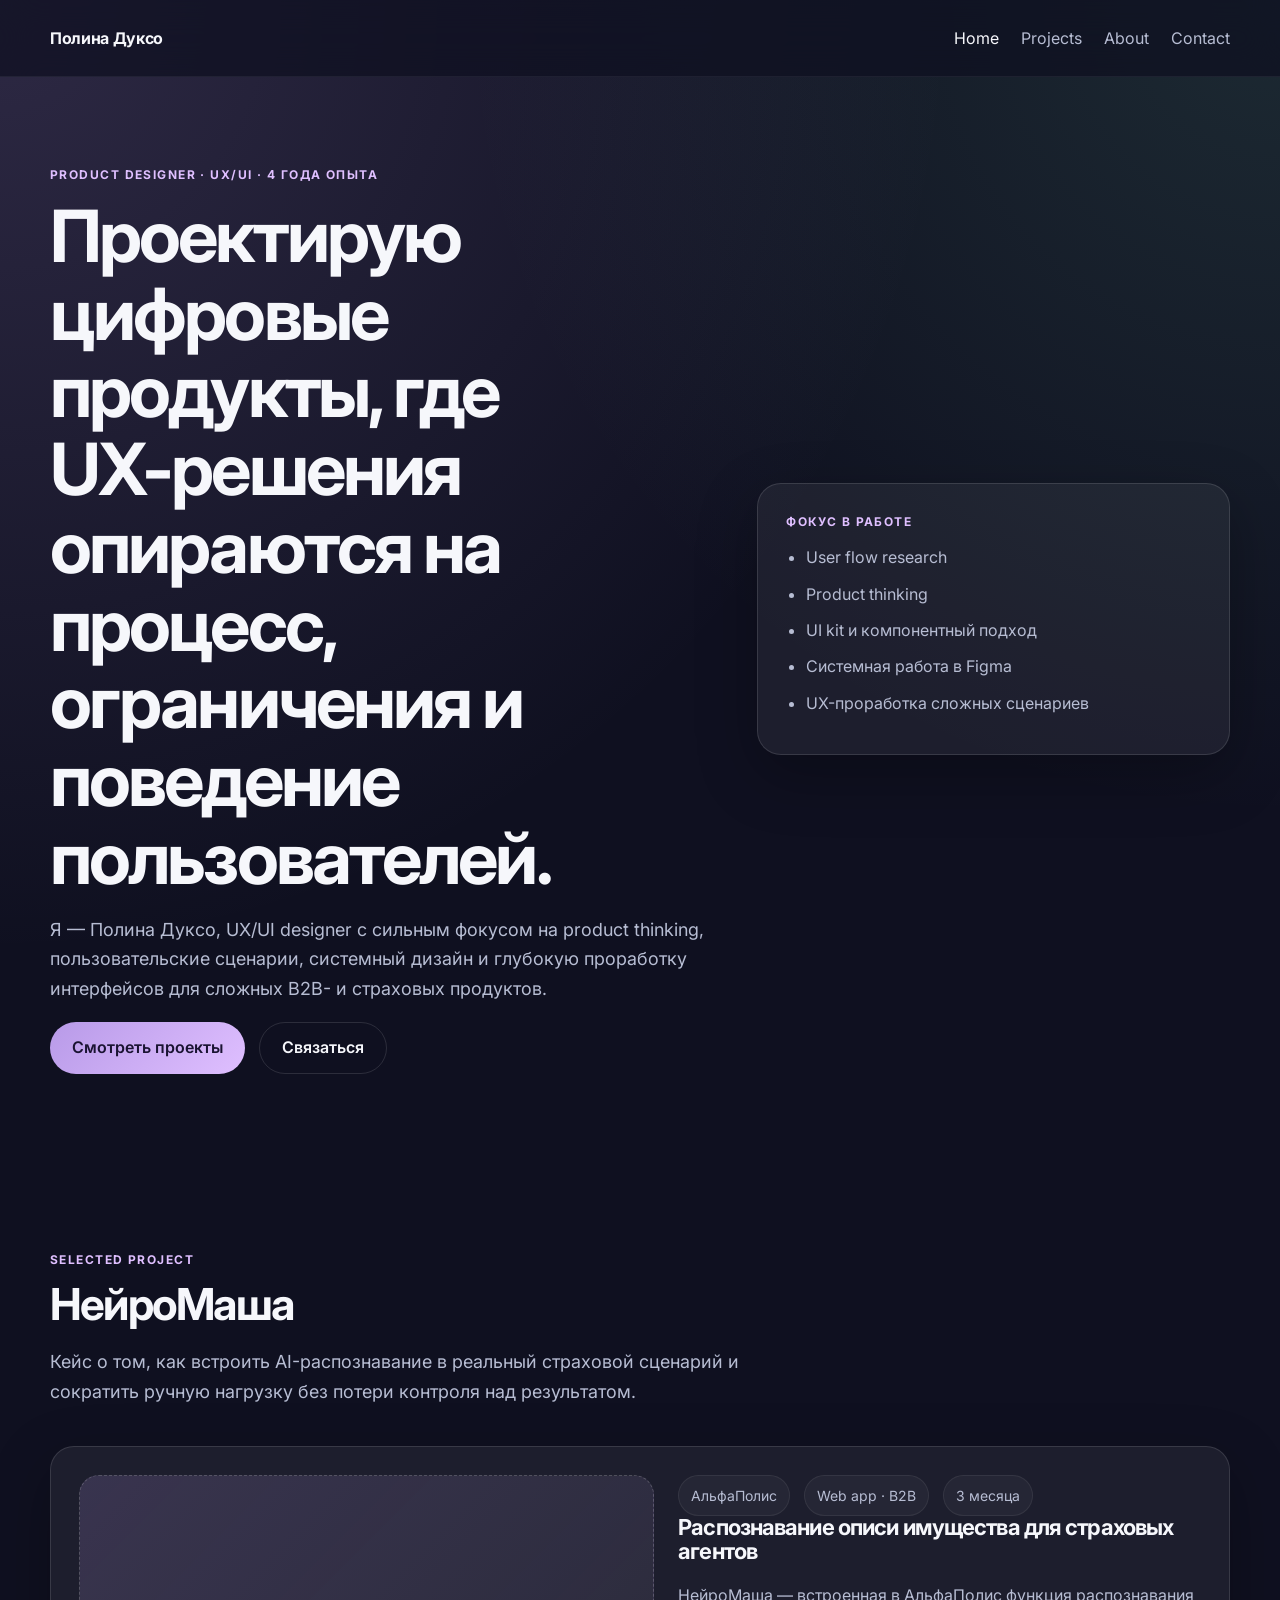
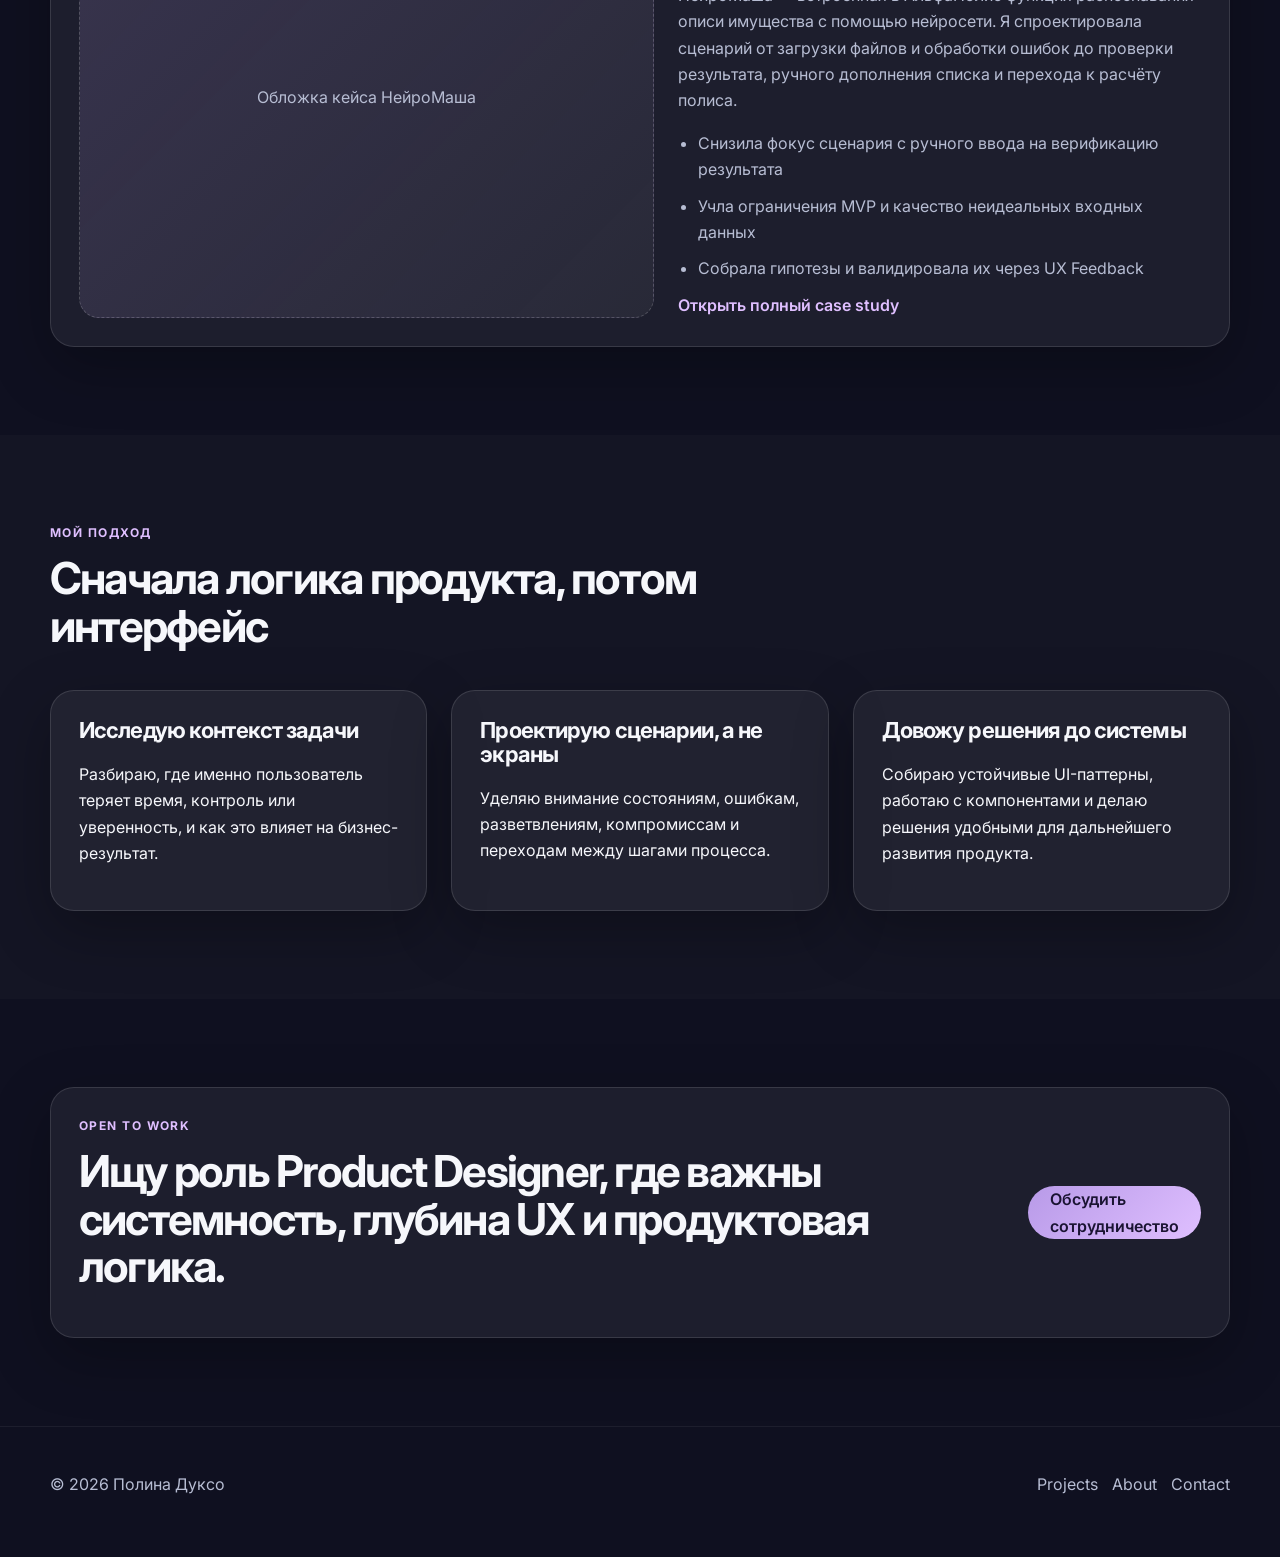
==== index.html @ f7b2549b "Initial commit" ====
<!doctype html>
<html lang="ru">
<head>
  <meta charset="UTF-8">
  <meta name="viewport" content="width=device-width, initial-scale=1.0">
  <title>Полина Дуксо — Product Designer | UX/UI портфолио</title>
  <meta name="description" content="Портфолио Полины Дуксо — UX/UI designer с фокусом на product thinking, системный дизайн и глубокие case study.">
  <link rel="preconnect" href="https://fonts.googleapis.com">
  <link rel="preconnect" href="https://fonts.gstatic.com" crossorigin>
  <link href="https://fonts.googleapis.com/css2?family=Inter:wght@400;500;600;700;800&display=swap" rel="stylesheet">
  <link rel="stylesheet" href="assets/css/style.css">
</head>
<body>
  <div class="site-shell">
    <header class="site-header">
      <div class="container nav-wrap">
        <a class="brand" href="index.html">Полина Дуксо</a>
        <button class="nav-toggle" type="button" aria-label="Открыть меню" aria-expanded="false">☰</button>
        <nav class="site-nav">
          <a class="is-active" href="index.html">Home</a>
          <a href="projects.html">Projects</a>
          <a href="about.html">About</a>
          <a href="contact.html">Contact</a>
        </nav>
      </div>
    </header>

    <main>
      <section class="hero section">
        <div class="container hero-grid">
          <div>
            <p class="eyebrow">Product Designer · UX/UI · 4 года опыта</p>
            <h1>Проектирую цифровые продукты, где UX-решения опираются на процесс, ограничения и поведение пользователей.</h1>
            <p class="lead">
              Я — Полина Дуксо, UX/UI designer с сильным фокусом на product thinking, пользовательские сценарии,
              системный дизайн и глубокую проработку интерфейсов для сложных B2B- и страховых продуктов.
            </p>
            <div class="hero-actions">
              <a class="button button-primary" href="projects.html">Смотреть проекты</a>
              <a class="button button-secondary" href="contact.html">Связаться</a>
            </div>
          </div>
          <aside class="hero-card card">
            <p class="card-label">Фокус в работе</p>
            <ul class="feature-list">
              <li>User flow research</li>
              <li>Product thinking</li>
              <li>UI kit и компонентный подход</li>
              <li>Системная работа в Figma</li>
              <li>UX-проработка сложных сценариев</li>
            </ul>
          </aside>
        </div>
      </section>

      <section class="section">
        <div class="container">
          <div class="section-head">
            <p class="eyebrow">Selected project</p>
            <h2>НейроМаша</h2>
            <p class="section-text">Кейс о том, как встроить AI-распознавание в реальный страховой сценарий и сократить ручную нагрузку без потери контроля над результатом.</p>
          </div>

          <article class="project-highlight card card-grid">
            <div class="project-media placeholder-media large-media">
              <!-- Замените изображение на реальный скрин проекта: assets/img/projects/neiromasha/cover.jpg -->
              <span>Обложка кейса НейроМаша</span>
            </div>
            <div class="project-copy">
              <div class="meta-row">
                <span>АльфаПолис</span>
                <span>Web app · B2B</span>
                <span>3 месяца</span>
              </div>
              <h3>Распознавание описи имущества для страховых агентов</h3>
              <p>
                НейроМаша — встроенная в АльфаПолис функция распознавания описи имущества с помощью нейросети.
                Я спроектировала сценарий от загрузки файлов и обработки ошибок до проверки результата, ручного
                дополнения списка и перехода к расчёту полиса.
              </p>
              <ul class="compact-list">
                <li>Снизила фокус сценария с ручного ввода на верификацию результата</li>
                <li>Учла ограничения MVP и качество неидеальных входных данных</li>
                <li>Собрала гипотезы и валидировала их через UX Feedback</li>
              </ul>
              <a class="text-link" href="project-neiromasha.html">Открыть полный case study</a>
            </div>
          </article>
        </div>
      </section>

      <section class="section section-soft">
        <div class="container">
          <div class="section-head narrow">
            <p class="eyebrow">Мой подход</p>
            <h2>Сначала логика продукта, потом интерфейс</h2>
          </div>
          <div class="approach-grid">
            <article class="card">
              <h3>Исследую контекст задачи</h3>
              <p>Разбираю, где именно пользователь теряет время, контроль или уверенность, и как это влияет на бизнес-результат.</p>
            </article>
            <article class="card">
              <h3>Проектирую сценарии, а не экраны</h3>
              <p>Уделяю внимание состояниям, ошибкам, разветвлениям, компромиссам и переходам между шагами процесса.</p>
            </article>
            <article class="card">
              <h3>Довожу решения до системы</h3>
              <p>Собираю устойчивые UI-паттерны, работаю с компонентами и делаю решения удобными для дальнейшего развития продукта.</p>
            </article>
          </div>
        </div>
      </section>

      <section class="section">
        <div class="container cta-box card">
          <div>
            <p class="eyebrow">Open to work</p>
            <h2>Ищу роль Product Designer, где важны системность, глубина UX и продуктовая логика.</h2>
          </div>
          <a class="button button-primary" href="contact.html">Обсудить сотрудничество</a>
        </div>
      </section>
    </main>

    <footer class="site-footer">
      <div class="container footer-wrap">
        <p>© 2026 Полина Дуксо</p>
        <div class="footer-links">
          <a href="projects.html">Projects</a>
          <a href="about.html">About</a>
          <a href="contact.html">Contact</a>
        </div>
      </div>
    </footer>
  </div>
  <script src="assets/js/main.js"></script>
</body>
</html>
---- assets/css/style.css ----
:root {
  --bg: #0f1020;
  --bg-soft: #15172d;
  --surface: rgba(255, 255, 255, 0.06);
  --surface-strong: rgba(255, 255, 255, 0.08);
  --border: rgba(255, 255, 255, 0.12);
  --text: #f6f7fb;
  --text-soft: #b7bdd3;
  --accent: #b89ae8;
  --accent-strong: #dfbfff;
  --shadow: 0 20px 60px rgba(0, 0, 0, 0.28);
  --radius: 24px;
  --radius-sm: 16px;
  --container: 1180px;
}

* { box-sizing: border-box; }
html { scroll-behavior: smooth; }
body {
  margin: 0;
  font-family: "Inter", system-ui, -apple-system, BlinkMacSystemFont, "Segoe UI", sans-serif;
  background:
    radial-gradient(circle at top left, rgba(184, 154, 232, 0.18), transparent 28%),
    radial-gradient(circle at top right, rgba(110, 198, 163, 0.14), transparent 24%),
    var(--bg);
  color: var(--text);
  line-height: 1.65;
}

a { color: inherit; text-decoration: none; }
img { max-width: 100%; display: block; }

.container {
  width: min(var(--container), calc(100% - 40px));
  margin: 0 auto;
}

.section { padding: 88px 0; }
.section-tight { padding-top: 32px; }
.section-soft { background: rgba(255,255,255,0.02); }

.site-header {
  position: sticky;
  top: 0;
  z-index: 20;
  backdrop-filter: blur(18px);
  background: rgba(15, 16, 32, 0.72);
  border-bottom: 1px solid rgba(255,255,255,0.06);
}

.nav-wrap {
  display: flex;
  align-items: center;
  justify-content: space-between;
  gap: 24px;
  min-height: 76px;
}

.brand {
  font-weight: 700;
  letter-spacing: -0.02em;
}

.site-nav {
  display: flex;
  align-items: center;
  gap: 22px;
}

.site-nav a {
  color: var(--text-soft);
  transition: color 0.2s ease;
}

.site-nav a:hover,
.site-nav a.is-active { color: var(--text); }

.nav-toggle {
  display: none;
  border: 1px solid var(--border);
  background: transparent;
  color: var(--text);
  border-radius: 12px;
  padding: 8px 12px;
}

.hero-grid,
.card-grid,
.project-hero-grid,
.about-grid,
.contact-grid,
.projects-grid,
.approach-grid,
.solution-grid,
.results-grid,
.fact-grid,
.jobs-grid,
.stats-grid,
.insight-list {
  display: grid;
  gap: 24px;
}

.hero-grid,
.project-hero-grid { grid-template-columns: 1.3fr 0.9fr; align-items: center; }
.card-grid { grid-template-columns: 1.1fr 1fr; }
.approach-grid,
.projects-grid,
.contact-grid,
.solution-grid,
.results-grid,
.insight-list { grid-template-columns: repeat(3, minmax(0, 1fr)); }
.about-grid { grid-template-columns: repeat(2, minmax(0, 1fr)); }
.fact-grid { grid-template-columns: repeat(4, minmax(0, 1fr)); }
.jobs-grid,
.stats-grid { grid-template-columns: repeat(2, minmax(0, 1fr)); }

.page-head,
.section-head { margin-bottom: 40px; }
.narrow { max-width: 760px; }

.eyebrow,
.card-label,
.insight-meta {
  margin: 0 0 12px;
  color: var(--accent-strong);
  text-transform: uppercase;
  letter-spacing: 0.12em;
  font-size: 12px;
  font-weight: 700;
}

h1, h2, h3 {
  margin: 0 0 18px;
  line-height: 1.08;
  letter-spacing: -0.04em;
}

h1 { font-size: clamp(40px, 7vw, 72px); max-width: 12ch; }
h2 { font-size: clamp(28px, 4vw, 44px); }
h3 { font-size: 22px; }

.lead,
.section-text {
  color: var(--text-soft);
  font-size: 18px;
  max-width: 760px;
}

.card,
.info-box,
.case-toc {
  background: var(--surface);
  border: 1px solid var(--border);
  border-radius: var(--radius);
  box-shadow: var(--shadow);
}

.card,
.info-box { padding: 28px; }
.case-toc { padding: 24px; position: sticky; top: 100px; }

.button {
  display: inline-flex;
  align-items: center;
  justify-content: center;
  min-height: 52px;
  padding: 0 22px;
  border-radius: 999px;
  font-weight: 600;
  transition: transform 0.2s ease, background 0.2s ease, border-color 0.2s ease;
}

.button:hover { transform: translateY(-1px); }
.button-primary { background: linear-gradient(135deg, var(--accent), var(--accent-strong)); color: #1a1332; }
.button-secondary { border: 1px solid var(--border); color: var(--text); }
.text-link,
.back-link { color: var(--accent-strong); font-weight: 600; }

.hero-actions,
.meta-row,
.footer-wrap,
.footer-links,
.cta-box,
.wrap-row { display: flex; gap: 14px; }
.hero-actions,
.wrap-row { flex-wrap: wrap; }
.meta-row {
  flex-wrap: wrap;
  color: var(--text-soft);
  font-size: 14px;
}
.meta-row span {
  padding: 8px 12px;
  background: rgba(255,255,255,0.04);
  border: 1px solid rgba(255,255,255,0.07);
  border-radius: 999px;
}

.feature-list,
.compact-list,
.prose-block ul,
.case-section ul,
.info-box ul { margin: 0; padding-left: 20px; }
.feature-list li,
.compact-list li,
.prose-block li,
.case-section li { margin-bottom: 10px; color: var(--text-soft); }

.placeholder-media {
  min-height: 280px;
  border-radius: calc(var(--radius) - 4px);
  border: 1px dashed rgba(255,255,255,0.18);
  background: linear-gradient(135deg, rgba(184,154,232,0.18), rgba(255,255,255,0.05));
  display: grid;
  place-items: center;
  color: var(--text-soft);
  text-align: center;
  padding: 24px;
}
.large-media { min-height: 420px; }
.wide-media { min-height: 360px; margin-top: 20px; }

.project-copy p,
.prose-block p,
.case-content p,
.contact-card p { color: var(--text-soft); }

.project-layout {
  display: grid;
  grid-template-columns: 280px minmax(0, 1fr);
  gap: 32px;
  align-items: start;
}

.case-toc nav {
  display: grid;
  gap: 10px;
}
.case-toc a {
  color: var(--text-soft);
  padding: 8px 0;
  border-bottom: 1px solid rgba(255,255,255,0.06);
}
.case-toc a:hover { color: var(--text); }

.case-content {
  display: grid;
  gap: 28px;
}
.case-section {
  padding: 8px 0 12px;
  border-bottom: 1px solid rgba(255,255,255,0.06);
}
.case-section:last-child { border-bottom: 0; }

.fact-card,
.stat-card {
  display: grid;
  gap: 10px;
}
.fact-card span,
.stat-card span { color: var(--text-soft); }
.fact-card strong,
.stat-card strong { font-size: 24px; }

.timeline-list {
  display: grid;
  gap: 16px;
}

.job-prefix,
.job-body,
.job-result { margin: 0 0 8px; }
.job-prefix { color: var(--text-soft); }
.job-body { font-weight: 600; }
.job-result { color: var(--accent-strong); }

.tag-cloud {
  display: flex;
  flex-wrap: wrap;
  gap: 10px;
}
.tag-cloud span {
  padding: 10px 14px;
  border-radius: 999px;
  background: rgba(255,255,255,0.05);
  border: 1px solid rgba(255,255,255,0.08);
  color: var(--text-soft);
}

.cta-box {
  display: flex;
  align-items: center;
  justify-content: space-between;
  gap: 24px;
}

.muted-card { opacity: 0.78; }
.site-footer {
  padding: 28px 0 44px;
  border-top: 1px solid rgba(255,255,255,0.06);
}
.footer-wrap {
  align-items: center;
  justify-content: space-between;
  color: var(--text-soft);
}
.footer-links a { color: var(--text-soft); }
.footer-links a:hover { color: var(--text); }

@media (max-width: 1024px) {
  .hero-grid,
  .project-hero-grid,
  .card-grid,
  .project-layout,
  .about-grid,
  .approach-grid,
  .projects-grid,
  .contact-grid,
  .solution-grid,
  .results-grid,
  .fact-grid,
  .jobs-grid,
  .stats-grid,
  .insight-list {
    grid-template-columns: 1fr;
  }

  .case-toc { position: static; }
  h1 { max-width: none; }
}

@media (max-width: 768px) {
  .section { padding: 72px 0; }
  .container { width: min(var(--container), calc(100% - 24px)); }
  .nav-toggle { display: inline-flex; }
  .site-nav {
    position: absolute;
    top: 76px;
    left: 12px;
    right: 12px;
    display: none;
    flex-direction: column;
    align-items: stretch;
    padding: 16px;
    border-radius: 18px;
    background: rgba(21, 23, 45, 0.96);
    border: 1px solid var(--border);
  }
  .site-nav.is-open { display: flex; }
  .cta-box,
  .footer-wrap { flex-direction: column; align-items: flex-start; }
  .card,
  .info-box,
  .case-toc { padding: 22px; }
}
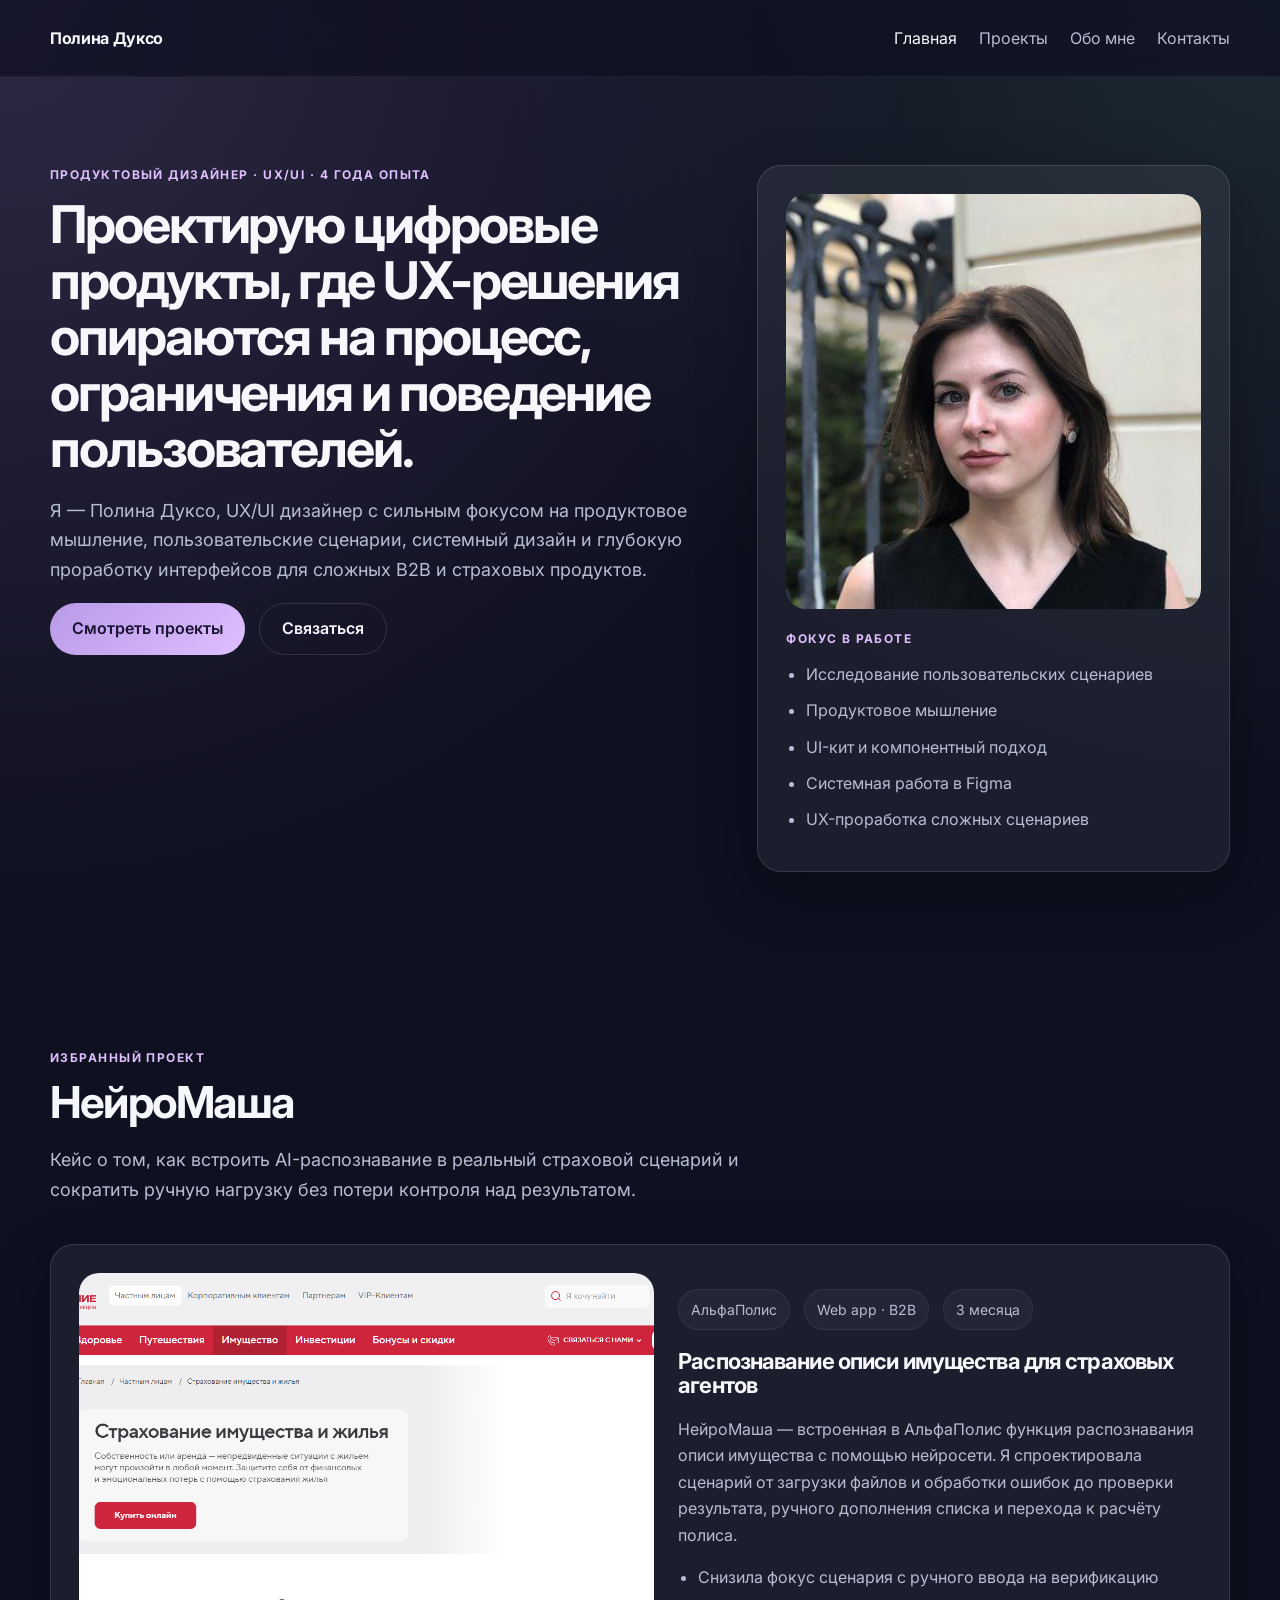
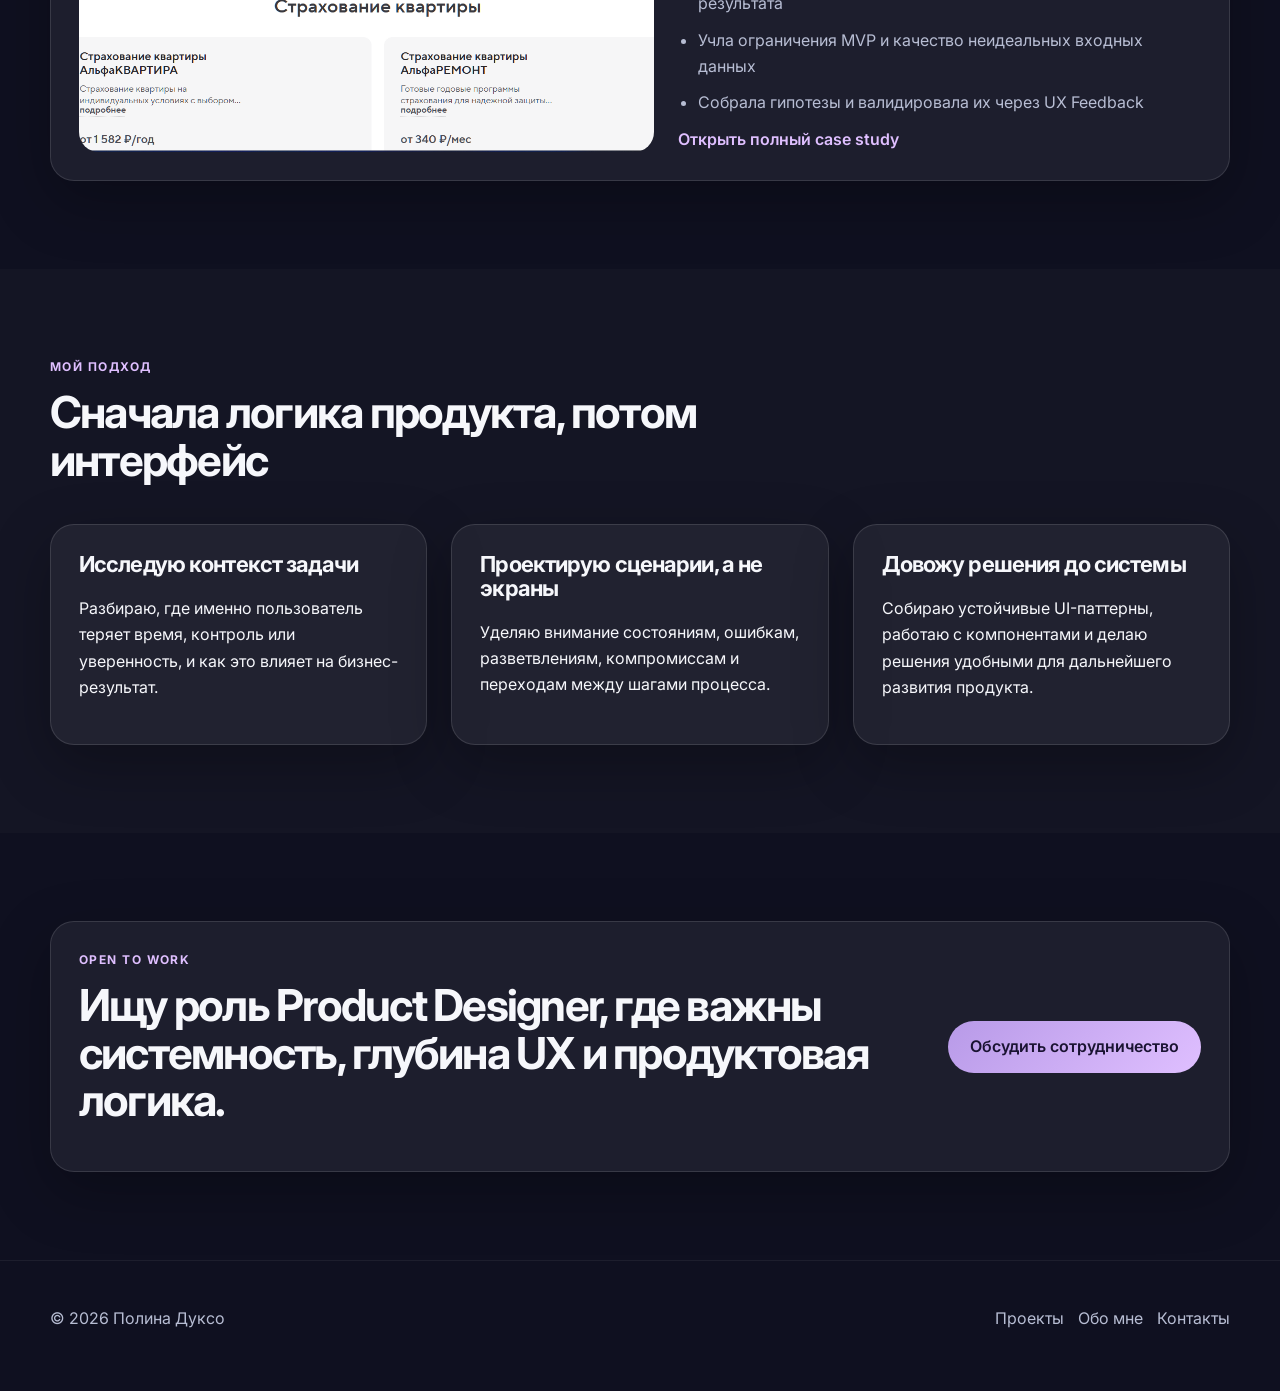
==== commit a9344c0b: "Add site projects" ====
--- a/index.html
+++ b/index.html
@@ -17,10 +17,10 @@
         <a class="brand" href="index.html">Полина Дуксо</a>
         <button class="nav-toggle" type="button" aria-label="Открыть меню" aria-expanded="false">☰</button>
         <nav class="site-nav">
-          <a class="is-active" href="index.html">Home</a>
-          <a href="projects.html">Projects</a>
-          <a href="about.html">About</a>
-          <a href="contact.html">Contact</a>
+          <a class="is-active" href="index.html">Главная</a>
+          <a href="projects.html">Проекты</a>
+          <a href="about.html">Обо мне</a>
+          <a href="contact.html">Контакты</a>
         </nav>
       </div>
     </header>
@@ -29,11 +29,11 @@
       <section class="hero section">
         <div class="container hero-grid">
           <div>
-            <p class="eyebrow">Product Designer · UX/UI · 4 года опыта</p>
+            <p class="eyebrow">Продуктовый дизайнер · UX/UI · 4 года опыта</p>
             <h1>Проектирую цифровые продукты, где UX-решения опираются на процесс, ограничения и поведение пользователей.</h1>
             <p class="lead">
-              Я — Полина Дуксо, UX/UI designer с сильным фокусом на product thinking, пользовательские сценарии,
-              системный дизайн и глубокую проработку интерфейсов для сложных B2B- и страховых продуктов.
+              Я — Полина Дуксо, UX/UI дизайнер с сильным фокусом на продуктовое мышление, пользовательские сценарии,
+              системный дизайн и глубокую проработку интерфейсов для сложных B2B и страховых продуктов.
             </p>
             <div class="hero-actions">
               <a class="button button-primary" href="projects.html">Смотреть проекты</a>
@@ -41,11 +41,12 @@
             </div>
           </div>
           <aside class="hero-card card">
+            <img src="photo.jpg" alt="Полина Дуксо" style="width: 100%; aspect-ratio: 1/1; border-radius: calc(var(--radius) - 4px); object-fit: cover; object-position: top; margin-bottom: 20px;">
             <p class="card-label">Фокус в работе</p>
             <ul class="feature-list">
-              <li>User flow research</li>
-              <li>Product thinking</li>
-              <li>UI kit и компонентный подход</li>
+              <li>Исследование пользовательских сценариев</li>
+              <li>Продуктовое мышление</li>
+              <li>UI-кит и компонентный подход</li>
               <li>Системная работа в Figma</li>
               <li>UX-проработка сложных сценариев</li>
             </ul>
@@ -56,15 +57,14 @@
       <section class="section">
         <div class="container">
           <div class="section-head">
-            <p class="eyebrow">Selected project</p>
+            <p class="eyebrow">Избранный проект</p>
             <h2>НейроМаша</h2>
             <p class="section-text">Кейс о том, как встроить AI-распознавание в реальный страховой сценарий и сократить ручную нагрузку без потери контроля над результатом.</p>
           </div>
 
           <article class="project-highlight card card-grid">
-            <div class="project-media placeholder-media large-media">
-              <!-- Замените изображение на реальный скрин проекта: assets/img/projects/neiromasha/cover.jpg -->
-              <span>Обложка кейса НейроМаша</span>
+            <div class="project-media large-media">
+              <img src="НейроМаша/neuromacha.png" alt="Обложка кейса НейроМаша — страхование имущества в АльфаПолисе" style="border-radius: calc(var(--radius) - 4px); width: 100%; height: 100%; object-fit: cover;">
             </div>
             <div class="project-copy">
               <div class="meta-row">
@@ -118,7 +118,7 @@
             <p class="eyebrow">Open to work</p>
             <h2>Ищу роль Product Designer, где важны системность, глубина UX и продуктовая логика.</h2>
           </div>
-          <a class="button button-primary" href="contact.html">Обсудить сотрудничество</a>
+          <a class="button button-primary" href="contact.html" style="text-align: center; white-space: nowrap; align-self: center;">Обсудить сотрудничество</a>
         </div>
       </section>
     </main>
@@ -127,9 +127,9 @@
       <div class="container footer-wrap">
         <p>© 2026 Полина Дуксо</p>
         <div class="footer-links">
-          <a href="projects.html">Projects</a>
-          <a href="about.html">About</a>
-          <a href="contact.html">Contact</a>
+          <a href="projects.html">Проекты</a>
+          <a href="about.html">Обо мне</a>
+          <a href="contact.html">Контакты</a>
         </div>
       </div>
     </footer>
--- a/assets/css/style.css
+++ b/assets/css/style.css
@@ -102,7 +102,7 @@
 }
 
 .hero-grid,
-.project-hero-grid { grid-template-columns: 1.3fr 0.9fr; align-items: center; }
+.project-hero-grid { grid-template-columns: 1.3fr 0.9fr; align-items: start; }
 .card-grid { grid-template-columns: 1.1fr 1fr; }
 .approach-grid,
 .projects-grid,
@@ -136,7 +136,7 @@
   letter-spacing: -0.04em;
 }
 
-h1 { font-size: clamp(40px, 7vw, 72px); max-width: 12ch; }
+h1 { font-size: clamp(32px, 4.5vw, 52px); max-width: 20ch; }
 h2 { font-size: clamp(28px, 4vw, 44px); }
 h3 { font-size: 22px; }
 
@@ -154,6 +154,8 @@
   border: 1px solid var(--border);
   border-radius: var(--radius);
   box-shadow: var(--shadow);
+  overflow-wrap: break-word;
+  min-width: 0;
 }
 
 .card,
@@ -190,6 +192,10 @@
   color: var(--text-soft);
   font-size: 14px;
 }
+.meta-row { margin-top: 16px; }
+.meta-row + h2,
+.meta-row + h3 { margin-top: 20px; }
+
 .meta-row span {
   padding: 8px 12px;
   background: rgba(255,255,255,0.04);
@@ -243,6 +249,10 @@
   border-bottom: 1px solid rgba(255,255,255,0.06);
 }
 .case-toc a:hover { color: var(--text); }
+.case-toc a.toc-active {
+  color: var(--accent-strong);
+  border-bottom-color: var(--accent);
+}
 
 .case-content {
   display: grid;
@@ -294,6 +304,79 @@
   align-items: center;
   justify-content: space-between;
   gap: 24px;
+}
+
+/* Job Stories */
+.job-story-card { position: relative; padding-top: 48px; }
+.job-number {
+  position: absolute;
+  top: 20px;
+  right: 24px;
+  font-size: 32px;
+  font-weight: 800;
+  color: var(--accent);
+  opacity: 0.25;
+  line-height: 1;
+}
+
+/* Hypothesis grid */
+.hypothesis-grid {
+  display: grid;
+  grid-template-columns: repeat(4, minmax(0, 1fr));
+  gap: 16px;
+}
+.hypothesis-grid .card:last-child:nth-child(4n - 3) {
+  grid-column: span 1;
+}
+.hypothesis-card {
+  display: flex;
+  flex-direction: column;
+  gap: 12px;
+}
+.hypothesis-card p { color: var(--text-soft); margin: 0; font-size: 15px; }
+.hypothesis-num {
+  font-size: 20px;
+  font-weight: 800;
+  color: var(--accent);
+  letter-spacing: -0.02em;
+}
+
+/* Insights — wide cards stacked */
+.insights-stack {
+  display: grid;
+  gap: 24px;
+}
+.insight-card-wide {
+  padding: 36px 40px;
+}
+.insight-header {
+  display: flex;
+  align-items: center;
+  gap: 16px;
+  margin-bottom: 24px;
+}
+.insight-header h3 { margin: 0; }
+.insight-num {
+  font-size: 28px;
+  font-weight: 800;
+  color: var(--accent);
+  opacity: 0.4;
+  flex-shrink: 0;
+}
+.insight-columns {
+  display: grid;
+  grid-template-columns: 1fr 1fr;
+  gap: 32px;
+}
+.insight-columns p { margin: 0 0 8px; }
+
+@media (max-width: 1024px) {
+  .hypothesis-grid { grid-template-columns: repeat(2, minmax(0, 1fr)); }
+  .insight-columns { grid-template-columns: 1fr; gap: 20px; }
+}
+@media (max-width: 768px) {
+  .hypothesis-grid { grid-template-columns: 1fr 1fr; }
+  .insight-card-wide { padding: 24px; }
 }
 
 .muted-card { opacity: 0.78; }
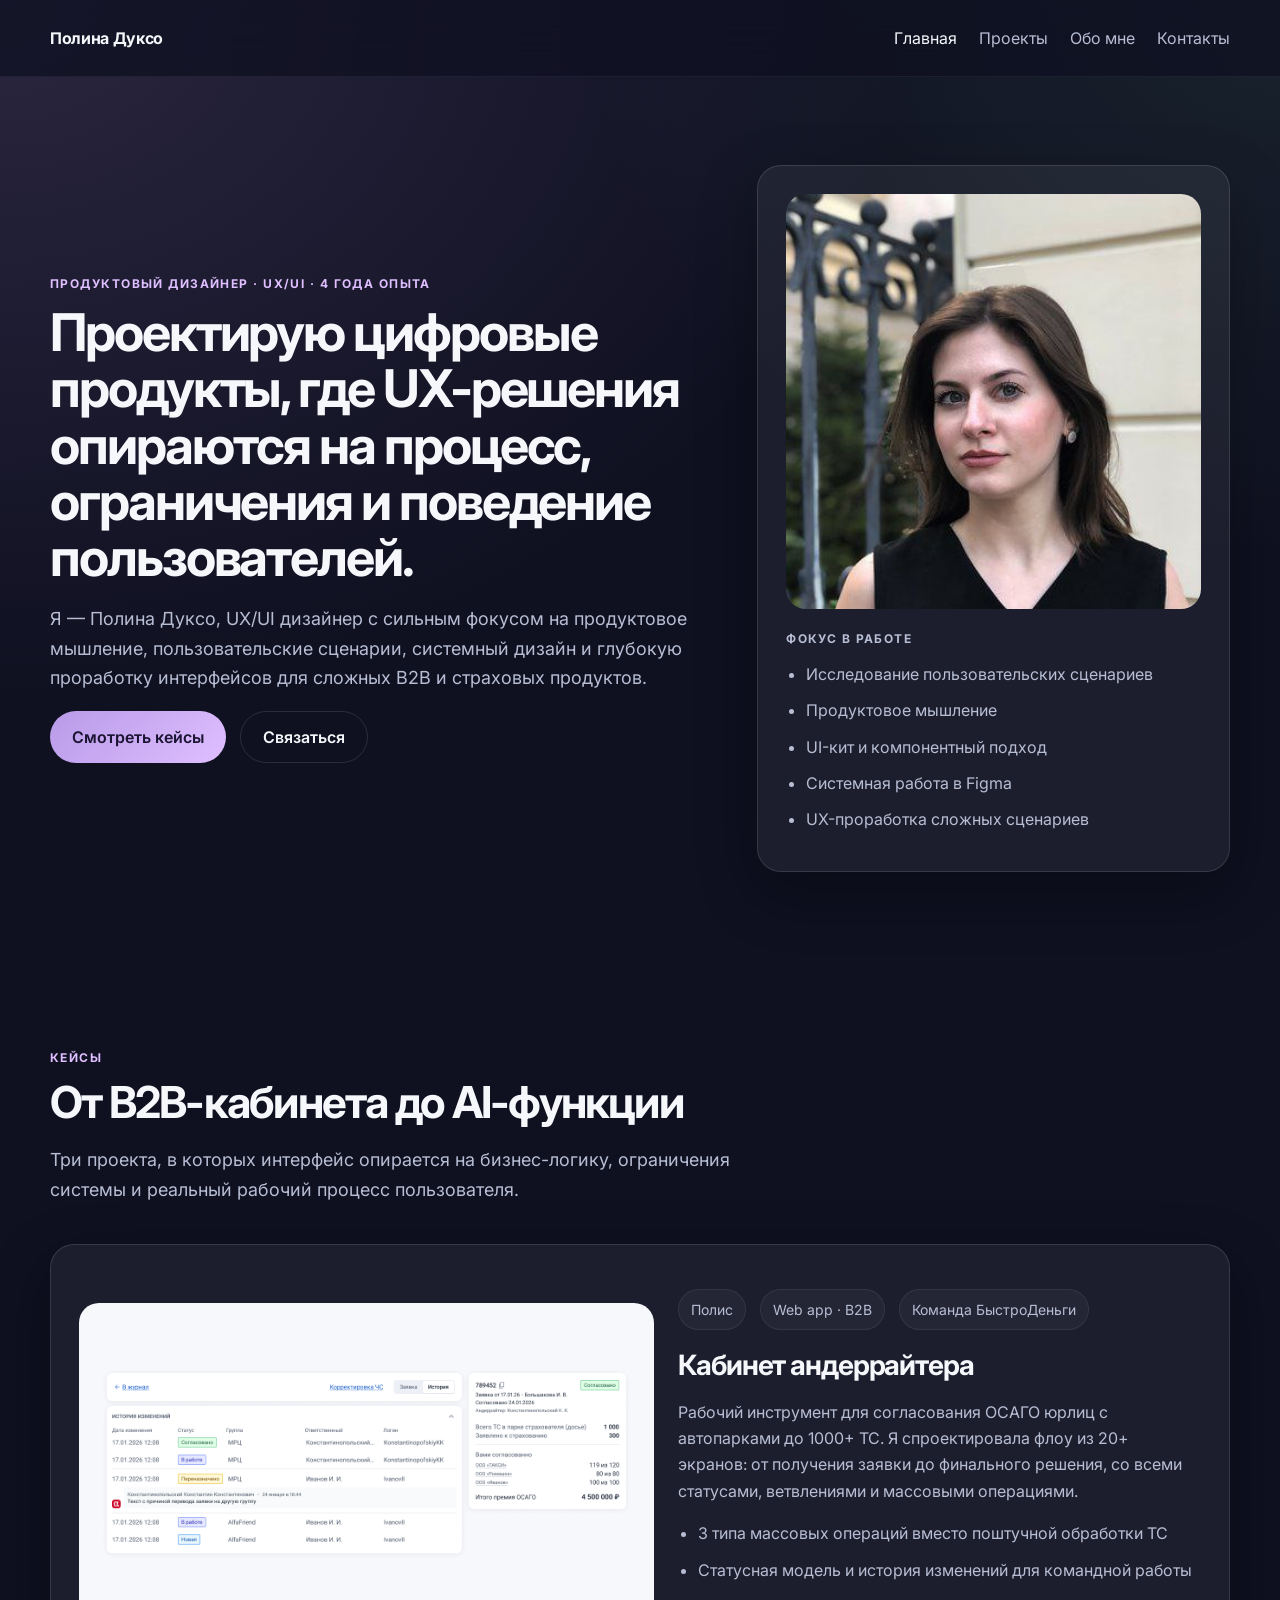
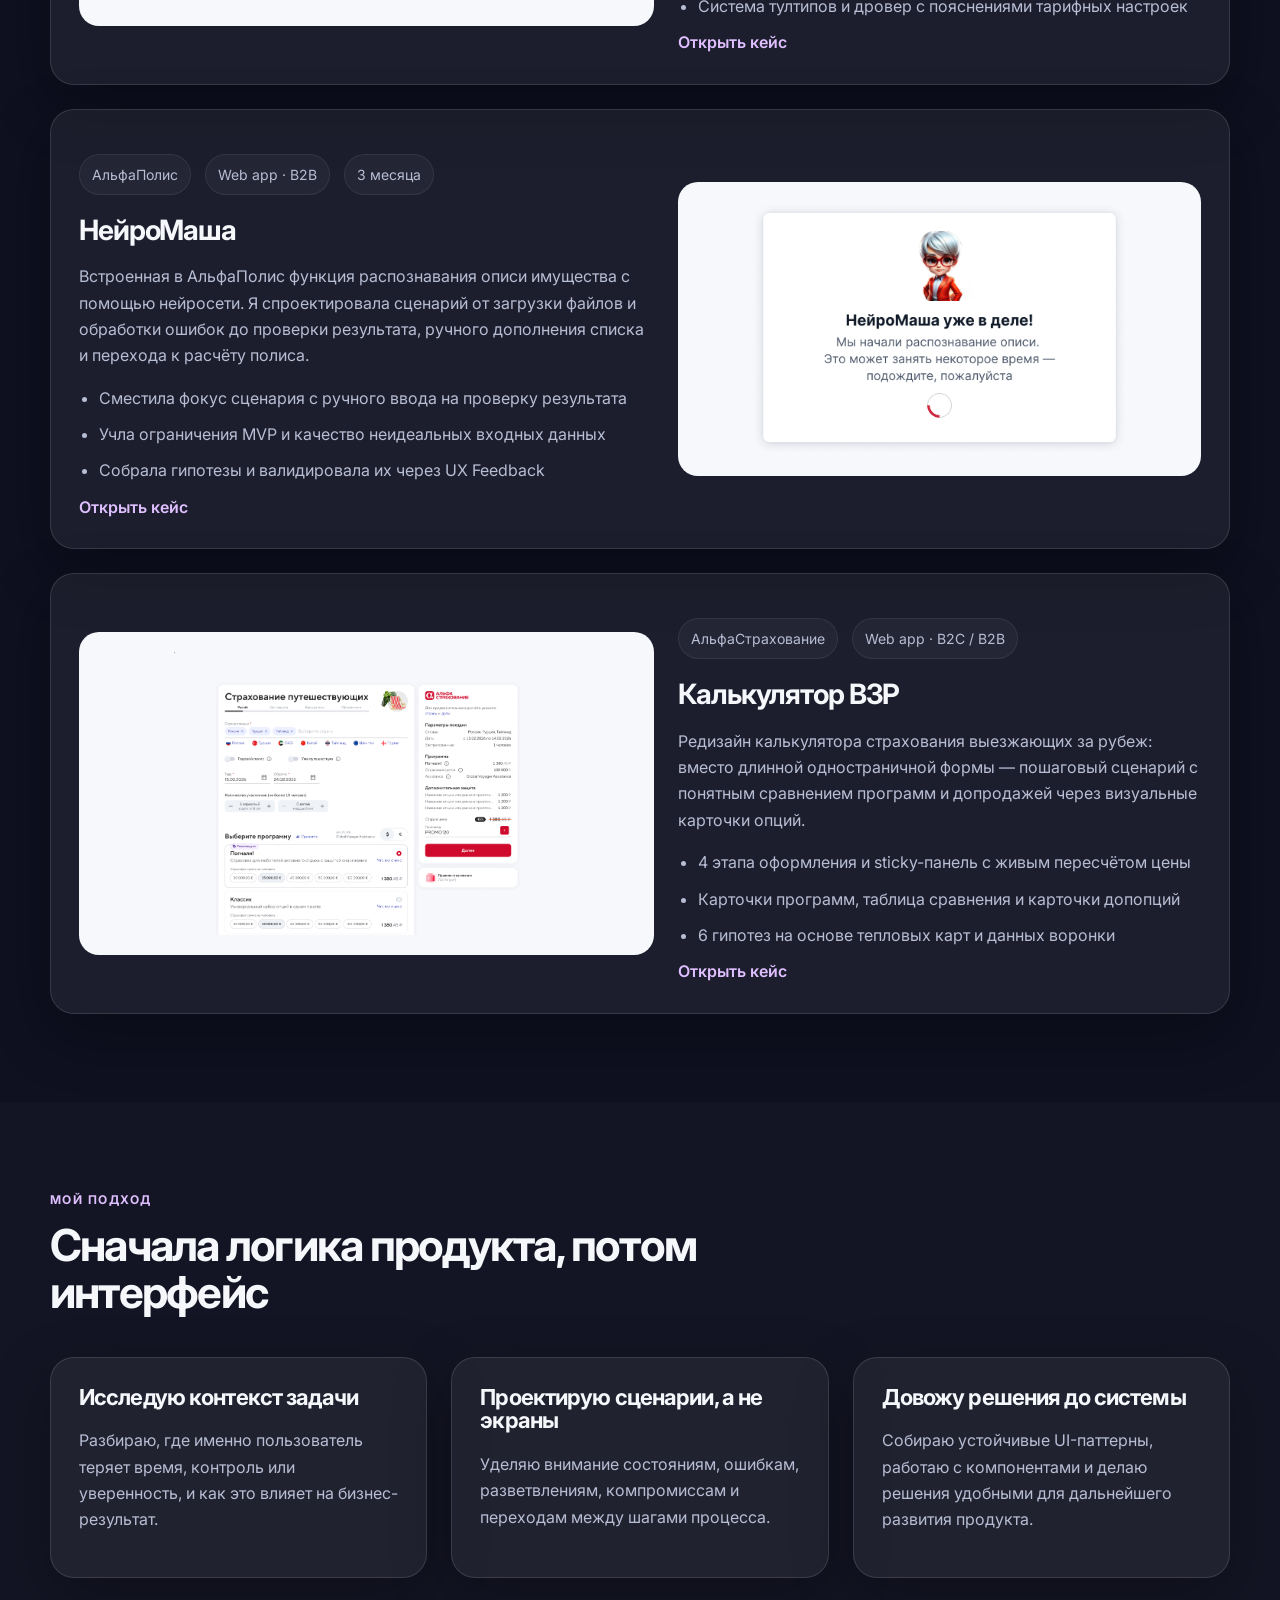
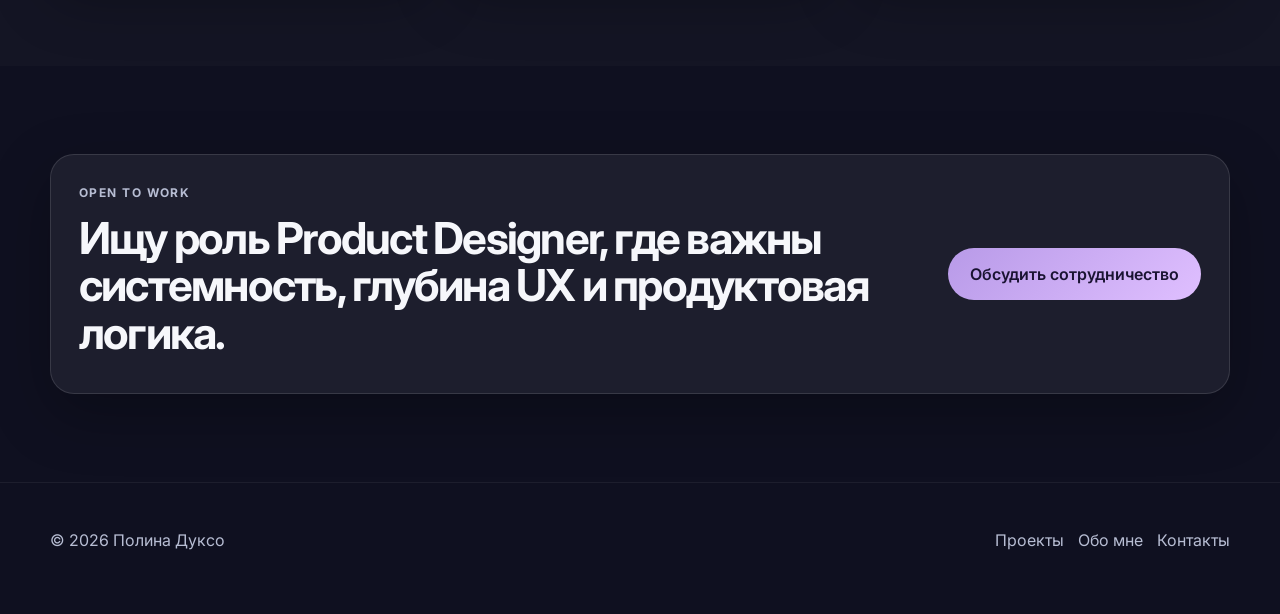
==== commit 30a1373c: "Improve landing layout, screenshots and mobile navigation - Home: show all three case studies with r" ====
--- a/index.html
+++ b/index.html
@@ -9,6 +9,8 @@
   <link rel="preconnect" href="https://fonts.gstatic.com" crossorigin>
   <link href="https://fonts.googleapis.com/css2?family=Inter:wght@400;500;600;700;800&display=swap" rel="stylesheet">
   <link rel="stylesheet" href="assets/css/style.css">
+  <link rel="icon" href="assets/img/favicon.svg" type="image/svg+xml">
+  <meta name="theme-color" content="#0f1020">
 </head>
 <body>
   <div class="site-shell">
@@ -36,7 +38,7 @@
               системный дизайн и глубокую проработку интерфейсов для сложных B2B и страховых продуктов.
             </p>
             <div class="hero-actions">
-              <a class="button button-primary" href="projects.html">Смотреть проекты</a>
+              <a class="button button-primary" href="#cases">Смотреть кейсы</a>
               <a class="button button-secondary" href="contact.html">Связаться</a>
             </div>
           </div>
@@ -54,38 +56,88 @@
         </div>
       </section>
 
-      <section class="section">
+      <section class="section" id="cases">
         <div class="container">
           <div class="section-head">
-            <p class="eyebrow">Избранный проект</p>
-            <h2>НейроМаша</h2>
-            <p class="section-text">Кейс о том, как встроить AI-распознавание в реальный страховой сценарий и сократить ручную нагрузку без потери контроля над результатом.</p>
+            <p class="eyebrow">Кейсы</p>
+            <h2>От B2B-кабинета до <span class="nowrap">AI-функции</span></h2>
+            <p class="section-text">Три проекта, в которых интерфейс опирается на бизнес-логику, ограничения системы и реальный рабочий процесс пользователя.</p>
           </div>
 
-          <article class="project-highlight card card-grid">
-            <div class="project-media large-media">
-              <img src="НейроМаша/neuromacha.png" alt="Обложка кейса НейроМаша — страхование имущества в АльфаПолисе" style="border-radius: calc(var(--radius) - 4px); width: 100%; height: 100%; object-fit: cover;">
-            </div>
-            <div class="project-copy">
-              <div class="meta-row">
-                <span>АльфаПолис</span>
-                <span>Web app · B2B</span>
-                <span>3 месяца</span>
+          <div class="case-list">
+            <article class="project-highlight card card-grid">
+              <div class="shot">
+                <img src="Кабинет андеррайтера/3. Work Zone cropped.png" alt="Кабинет андеррайтера — рабочая зона с историей изменений заявки и саммари по парку" loading="lazy">
               </div>
-              <h3>Распознавание описи имущества для страховых агентов</h3>
-              <p>
-                НейроМаша — встроенная в АльфаПолис функция распознавания описи имущества с помощью нейросети.
-                Я спроектировала сценарий от загрузки файлов и обработки ошибок до проверки результата, ручного
-                дополнения списка и перехода к расчёту полиса.
-              </p>
-              <ul class="compact-list">
-                <li>Снизила фокус сценария с ручного ввода на верификацию результата</li>
-                <li>Учла ограничения MVP и качество неидеальных входных данных</li>
-                <li>Собрала гипотезы и валидировала их через UX Feedback</li>
-              </ul>
-              <a class="text-link" href="project-neiromasha.html">Открыть полный case study</a>
-            </div>
-          </article>
+              <div class="project-copy">
+                <div class="meta-row">
+                  <span>Полис</span>
+                  <span>Web app · B2B</span>
+                  <span>Команда БыстроДеньги</span>
+                </div>
+                <h3>Кабинет андеррайтера</h3>
+                <p>
+                  Рабочий инструмент для согласования ОСАГО юрлиц с автопарками до 1000+ ТС.
+                  Я спроектировала флоу из 20+ экранов: от получения заявки до финального решения,
+                  со всеми статусами, ветвлениями и массовыми операциями.
+                </p>
+                <ul class="compact-list">
+                  <li>3 типа массовых операций вместо поштучной обработки ТС</li>
+                  <li>Статусная модель и история изменений для командной работы</li>
+                  <li>Система тултипов и дровер с пояснениями тарифных настроек</li>
+                </ul>
+                <a class="text-link" href="project-underwriter.html">Открыть кейс</a>
+              </div>
+            </article>
+
+            <article class="project-highlight card card-grid">
+              <div class="shot">
+                <img src="НейроМаша/neromacha-product-present.png" alt="НейроМаша — экран ожидания распознавания описи имущества" loading="lazy">
+              </div>
+              <div class="project-copy">
+                <div class="meta-row">
+                  <span>АльфаПолис</span>
+                  <span>Web app · B2B</span>
+                  <span>3 месяца</span>
+                </div>
+                <h3>НейроМаша</h3>
+                <p>
+                  Встроенная в АльфаПолис функция распознавания описи имущества с помощью нейросети.
+                  Я спроектировала сценарий от загрузки файлов и обработки ошибок до проверки результата, ручного
+                  дополнения списка и перехода к расчёту полиса.
+                </p>
+                <ul class="compact-list">
+                  <li>Сместила фокус сценария с ручного ввода на проверку результата</li>
+                  <li>Учла ограничения MVP и качество неидеальных входных данных</li>
+                  <li>Собрала гипотезы и валидировала их через UX Feedback</li>
+                </ul>
+                <a class="text-link" href="project-neiromasha.html">Открыть кейс</a>
+              </div>
+            </article>
+
+            <article class="project-highlight card card-grid">
+              <div class="shot">
+                <img src="ВЗР/VZR.png" alt="Калькулятор ВЗР — шаг расчёта и выбора программы" loading="lazy">
+              </div>
+              <div class="project-copy">
+                <div class="meta-row">
+                  <span>АльфаСтрахование</span>
+                  <span>Web app · B2C / B2B</span>
+                </div>
+                <h3>Калькулятор ВЗР</h3>
+                <p>
+                  Редизайн калькулятора страхования выезжающих за рубеж: вместо длинной одностраничной формы —
+                  пошаговый сценарий с понятным сравнением программ и допродажей через визуальные карточки опций.
+                </p>
+                <ul class="compact-list">
+                  <li>4 этапа оформления и sticky-панель с живым пересчётом цены</li>
+                  <li>Карточки программ, таблица сравнения и карточки допопций</li>
+                  <li>6 гипотез на основе тепловых карт и данных воронки</li>
+                </ul>
+                <a class="text-link" href="project-vzr.html">Открыть кейс</a>
+              </div>
+            </article>
+          </div>
         </div>
       </section>
 
@@ -118,7 +170,7 @@
             <p class="eyebrow">Open to work</p>
             <h2>Ищу роль Product Designer, где важны системность, глубина UX и продуктовая логика.</h2>
           </div>
-          <a class="button button-primary" href="contact.html" style="text-align: center; white-space: nowrap; align-self: center;">Обсудить сотрудничество</a>
+          <a class="button button-primary" href="contact.html">Обсудить сотрудничество</a>
         </div>
       </section>
     </main>
--- a/assets/css/style.css
+++ b/assets/css/style.css
@@ -12,23 +12,44 @@
   --radius: 24px;
   --radius-sm: 16px;
   --container: 1180px;
+  --header-h: 76px;
+  --shot-bg: #f7f8fb;
 }
 
 * { box-sizing: border-box; }
-html { scroll-behavior: smooth; }
+html {
+  scroll-behavior: smooth;
+  /* anchor targets land below the sticky header */
+  scroll-padding-top: calc(var(--header-h) + 20px);
+}
 body {
   margin: 0;
   font-family: "Inter", system-ui, -apple-system, BlinkMacSystemFont, "Segoe UI", sans-serif;
+  /* fixed-size glows: percentage stops stretched with page height and greyed out long case pages */
   background:
-    radial-gradient(circle at top left, rgba(184, 154, 232, 0.18), transparent 28%),
-    radial-gradient(circle at top right, rgba(110, 198, 163, 0.14), transparent 24%),
+    radial-gradient(1300px 1000px at 0% 0%, rgba(184, 154, 232, 0.16), transparent 70%),
+    radial-gradient(1000px 800px at 100% 0%, rgba(110, 198, 163, 0.10), transparent 70%),
     var(--bg);
+  background-repeat: no-repeat;
   color: var(--text);
   line-height: 1.65;
 }
 
 a { color: inherit; text-decoration: none; }
 img { max-width: 100%; display: block; }
+
+a:focus-visible,
+button:focus-visible,
+[role="button"]:focus-visible {
+  outline: 2px solid var(--accent-strong);
+  outline-offset: 3px;
+  border-radius: 8px;
+}
+
+@media (prefers-reduced-motion: reduce) {
+  html { scroll-behavior: auto; }
+  *, *::before, *::after { transition: none !important; }
+}
 
 .container {
   width: min(var(--container), calc(100% - 40px));
@@ -53,7 +74,7 @@
   align-items: center;
   justify-content: space-between;
   gap: 24px;
-  min-height: 76px;
+  min-height: var(--header-h);
 }
 
 .brand {
@@ -102,7 +123,7 @@
 }
 
 .hero-grid,
-.project-hero-grid { grid-template-columns: 1.3fr 0.9fr; align-items: start; }
+.project-hero-grid { grid-template-columns: 1.3fr 0.9fr; align-items: center; }
 .card-grid { grid-template-columns: 1.1fr 1fr; }
 .approach-grid,
 .projects-grid,
@@ -118,6 +139,7 @@
 .page-head,
 .section-head { margin-bottom: 40px; }
 .narrow { max-width: 760px; }
+.nowrap { white-space: nowrap; }
 
 .eyebrow,
 .card-label,
@@ -160,7 +182,13 @@
 
 .card,
 .info-box { padding: 28px; }
-.case-toc { padding: 24px; position: sticky; top: 100px; }
+.case-toc { padding: 24px; position: sticky; top: calc(var(--header-h) + 24px); }
+
+.card p { color: var(--text-soft); }
+.card p strong,
+.case-content p strong { color: var(--text); }
+.prose-block h2,
+.contact-card h2 { font-size: clamp(22px, 2.4vw, 28px); }
 
 .button {
   display: inline-flex;
@@ -178,6 +206,9 @@
 .button-secondary { border: 1px solid var(--border); color: var(--text); }
 .text-link,
 .back-link { color: var(--accent-strong); font-weight: 600; }
+.back-link { display: inline-block; margin-bottom: 20px; }
+.text-link:hover,
+.back-link:hover { text-decoration: underline; text-underline-offset: 4px; }
 
 .hero-actions,
 .meta-row,
@@ -213,19 +244,108 @@
 .prose-block li,
 .case-section li { margin-bottom: 10px; color: var(--text-soft); }
 
-.placeholder-media {
-  min-height: 280px;
+/* Screenshot frame: light panel matching the mockups' own background */
+.shot {
+  position: relative;
+  display: block;
+  margin: 0;
+  aspect-ratio: 16 / 9;
   border-radius: calc(var(--radius) - 4px);
-  border: 1px dashed rgba(255,255,255,0.18);
-  background: linear-gradient(135deg, rgba(184,154,232,0.18), rgba(255,255,255,0.05));
-  display: grid;
-  place-items: center;
+  background: var(--shot-bg);
+  overflow: hidden;
+}
+.shot img {
+  position: absolute;
+  inset: 20px;
+  width: calc(100% - 40px);
+  height: calc(100% - 40px);
+  object-fit: scale-down;
+}
+.shot-cover img {
+  inset: 0;
+  width: 100%;
+  height: 100%;
+  object-fit: cover;
+}
+/* Wide in-case screenshots keep their natural height */
+.shot-natural { aspect-ratio: auto; padding: 20px; }
+.shot-natural img { position: static; width: 100%; height: auto; }
+
+.case-figure { margin: 20px 0 0; }
+.case-figure figcaption {
+  margin-top: 12px;
   color: var(--text-soft);
-  text-align: center;
-  padding: 24px;
-}
-.large-media { min-height: 420px; }
-.wide-media { min-height: 360px; margin-top: 20px; }
+  font-size: 14px;
+}
+
+[data-zoom] img { cursor: zoom-in; }
+
+.lightbox {
+  padding: 0;
+  border: 0;
+  background: transparent;
+  max-width: 96vw;
+  max-height: 94vh;
+  overflow: visible;
+}
+.lightbox::backdrop {
+  background: rgba(8, 9, 20, 0.88);
+  backdrop-filter: blur(4px);
+}
+.lightbox img {
+  max-width: 96vw;
+  max-height: 94vh;
+  border-radius: 12px;
+  background: var(--shot-bg);
+  cursor: zoom-out;
+}
+.lightbox-close {
+  position: fixed;
+  top: 16px;
+  right: 16px;
+  width: 44px;
+  height: 44px;
+  border: 1px solid var(--border);
+  border-radius: 999px;
+  background: rgba(21, 23, 45, 0.9);
+  color: var(--text);
+  font-size: 24px;
+  line-height: 1;
+  cursor: pointer;
+}
+html:has(.lightbox[open]) { overflow: hidden; }
+
+/* Project cards (projects page) and project rows (home) */
+.project-card {
+  position: relative;
+  display: flex;
+  flex-direction: column;
+  transition: transform 0.2s ease, border-color 0.2s ease;
+}
+.project-card h2 { font-size: clamp(22px, 2vw, 26px); margin-top: 20px; }
+.project-card .text-link { margin-top: auto; padding-top: 8px; }
+/* the whole card is clickable through its main link */
+.project-card .text-link::after,
+.project-highlight .text-link::after {
+  content: "";
+  position: absolute;
+  inset: 0;
+  border-radius: inherit;
+}
+.project-card:hover,
+.project-highlight:hover {
+  transform: translateY(-2px);
+  border-color: rgba(223, 191, 255, 0.35);
+}
+
+.case-list { display: grid; gap: 24px; }
+.project-highlight {
+  position: relative;
+  align-items: center;
+  transition: transform 0.2s ease, border-color 0.2s ease;
+}
+.project-highlight:nth-child(even) .shot { order: 2; }
+.project-highlight h3 { font-size: clamp(22px, 2.2vw, 28px); }
 
 .project-copy p,
 .prose-block p,
@@ -272,7 +392,12 @@
 .fact-card span,
 .stat-card span { color: var(--text-soft); }
 .fact-card strong,
-.stat-card strong { font-size: 24px; }
+.stat-card strong { font-size: 24px; line-height: 1.25; }
+.stat-card strong {
+  font-size: clamp(28px, 3vw, 36px);
+  color: var(--accent-strong);
+  letter-spacing: -0.02em;
+}
 
 .timeline-list {
   display: grid;
@@ -282,9 +407,9 @@
 .job-prefix,
 .job-body,
 .job-result { margin: 0 0 8px; }
-.job-prefix { color: var(--text-soft); }
-.job-body { font-weight: 600; }
-.job-result { color: var(--accent-strong); }
+.card .job-prefix { color: var(--text-soft); }
+.card .job-body { font-weight: 600; color: var(--text); }
+.card .job-result { color: var(--accent-strong); }
 
 .tag-cloud {
   display: flex;
@@ -305,6 +430,15 @@
   justify-content: space-between;
   gap: 24px;
 }
+.cta-box .button { white-space: nowrap; flex-shrink: 0; }
+.cta-box h2 { margin-bottom: 8px; }
+.cta-box p:last-child { margin-bottom: 0; }
+
+.contact-card a {
+  color: var(--accent-strong);
+  font-weight: 600;
+}
+.contact-card a:hover { text-decoration: underline; text-underline-offset: 4px; }
 
 /* Job Stories */
 .job-story-card { position: relative; padding-top: 48px; }
@@ -325,9 +459,6 @@
   grid-template-columns: repeat(4, minmax(0, 1fr));
   gap: 16px;
 }
-.hypothesis-grid .card:last-child:nth-child(4n - 3) {
-  grid-column: span 1;
-}
 .hypothesis-card {
   display: flex;
   flex-direction: column;
@@ -377,6 +508,10 @@
 @media (max-width: 768px) {
   .hypothesis-grid { grid-template-columns: 1fr 1fr; }
   .insight-card-wide { padding: 24px; }
+}
+@media (max-width: 560px) {
+  .hypothesis-grid { grid-template-columns: 1fr; gap: 12px; }
+  .hypothesis-card { flex-direction: row; align-items: baseline; gap: 16px; }
 }
 
 .muted-card { opacity: 0.78; }
@@ -405,13 +540,43 @@
   .results-grid,
   .fact-grid,
   .jobs-grid,
-  .stats-grid,
   .insight-list {
     grid-template-columns: 1fr;
   }
 
-  .case-toc { position: static; }
   h1 { max-width: none; }
+  .project-highlight:nth-child(even) .shot { order: 0; }
+
+  /* Case navigation becomes a sticky strip of chips under the header */
+  html { scroll-padding-top: calc(var(--header-h) + 80px); }
+  .card.case-toc {
+    top: var(--header-h);
+    z-index: 10;
+    padding: 10px;
+    border-radius: 18px;
+    background: rgba(21, 23, 45, 0.92);
+    backdrop-filter: blur(14px);
+  }
+  .case-toc .card-label { display: none; }
+  .case-toc nav {
+    display: flex;
+    gap: 8px;
+    overflow-x: auto;
+    scrollbar-width: none;
+  }
+  .case-toc nav::-webkit-scrollbar { display: none; }
+  .case-toc a {
+    flex: 0 0 auto;
+    padding: 6px 14px;
+    border: 1px solid var(--border);
+    border-radius: 999px;
+    white-space: nowrap;
+    font-size: 14px;
+  }
+  .case-toc a.toc-active {
+    background: rgba(184, 154, 232, 0.16);
+    border-color: var(--accent);
+  }
 }
 
 @media (max-width: 768px) {
@@ -420,7 +585,7 @@
   .nav-toggle { display: inline-flex; }
   .site-nav {
     position: absolute;
-    top: 76px;
+    top: var(--header-h);
     left: 12px;
     right: 12px;
     display: none;
@@ -428,13 +593,24 @@
     align-items: stretch;
     padding: 16px;
     border-radius: 18px;
-    background: rgba(21, 23, 45, 0.96);
+    background: var(--bg-soft);
     border: 1px solid var(--border);
+    box-shadow: var(--shadow);
   }
   .site-nav.is-open { display: flex; }
+  .site-nav a { padding: 10px 8px; }
   .cta-box,
   .footer-wrap { flex-direction: column; align-items: flex-start; }
+  .cta-box .button { align-self: stretch; }
   .card,
-  .info-box,
-  .case-toc { padding: 22px; }
-}
+  .info-box { padding: 22px; }
+  .shot img { inset: 12px; width: calc(100% - 24px); height: calc(100% - 24px); }
+  .shot-cover img { inset: 0; width: 100%; height: 100%; }
+  .shot-natural { padding: 12px; }
+
+  /* numbers sit two per row; text facts keep the full width */
+  .stats-grid { gap: 12px; }
+  .stats-grid .fact-card { grid-column: 1 / -1; gap: 4px; padding: 16px 20px; }
+  .fact-card strong { font-size: 19px; }
+  .stat-card { padding: 18px; }
+}
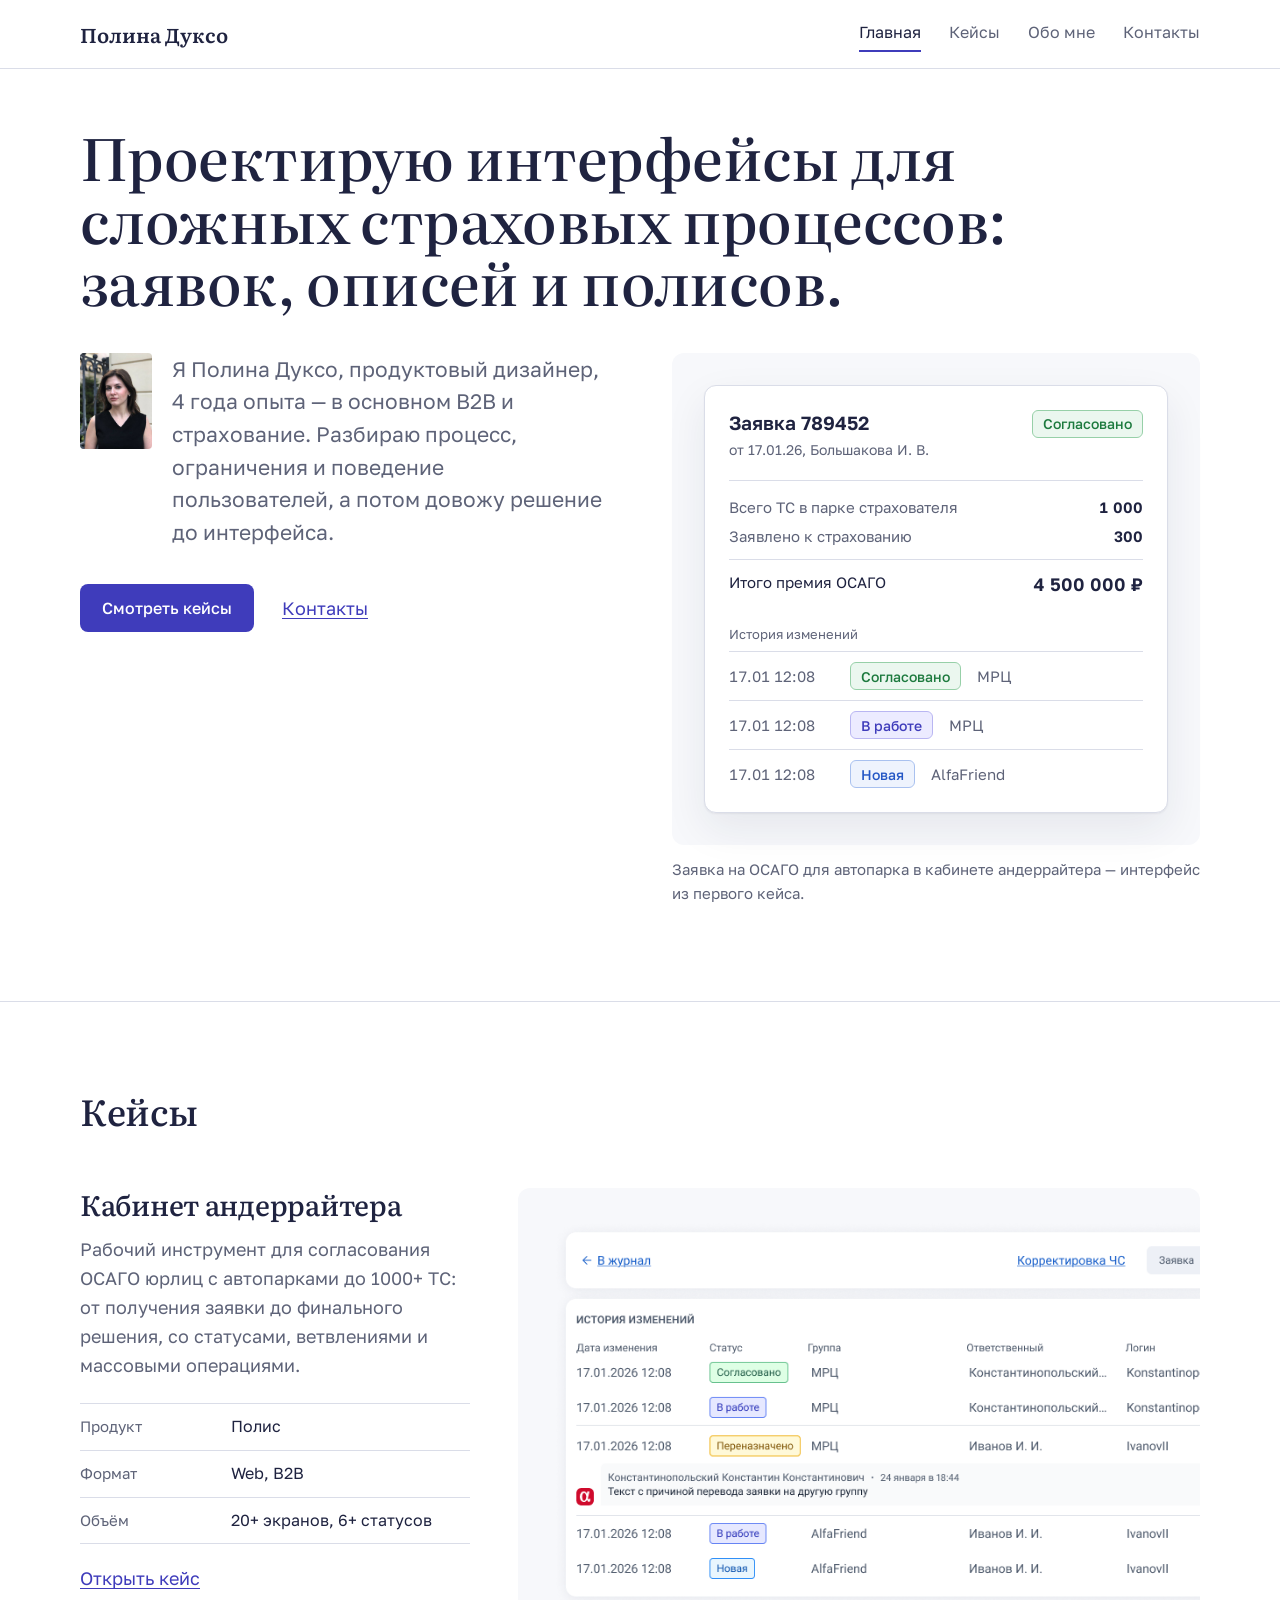
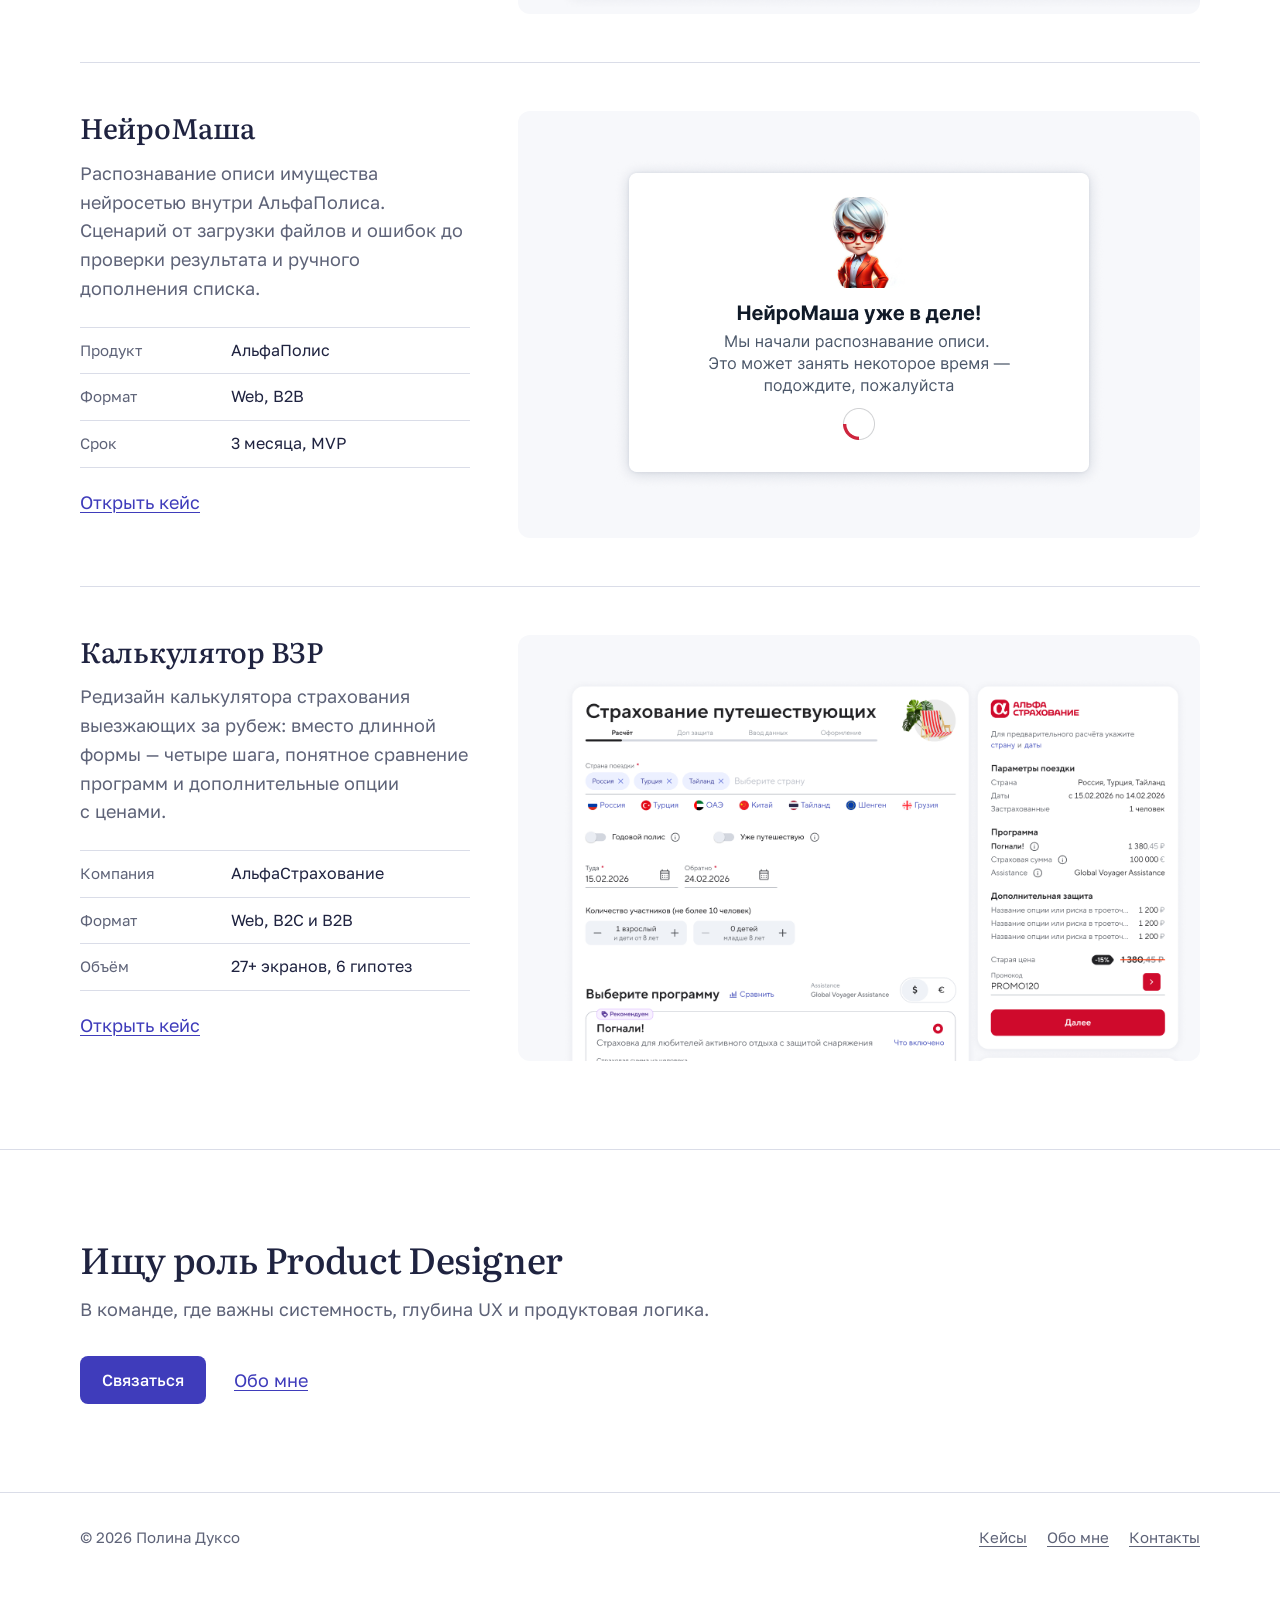
==== commit 1e3959aa: "Redesign: paper-and-ink design system and live application demo - New design system: white page, ink" ====
--- a/index.html
+++ b/index.html
@@ -4,173 +4,156 @@
   <meta charset="UTF-8">
   <meta name="viewport" content="width=device-width, initial-scale=1.0">
   <title>Полина Дуксо — Product Designer | UX/UI портфолио</title>
-  <meta name="description" content="Портфолио Полины Дуксо — UX/UI designer с фокусом на product thinking, системный дизайн и глубокие case study.">
+  <meta name="description" content="Портфолио Полины Дуксо — продуктовый дизайнер. Интерфейсы для сложных страховых процессов: кабинет андеррайтера, AI-распознавание описи имущества, калькулятор ВЗР.">
   <link rel="preconnect" href="https://fonts.googleapis.com">
   <link rel="preconnect" href="https://fonts.gstatic.com" crossorigin>
-  <link href="https://fonts.googleapis.com/css2?family=Inter:wght@400;500;600;700;800&display=swap" rel="stylesheet">
+  <link href="https://fonts.googleapis.com/css2?family=Golos+Text:wght@400;500;600&family=Literata:opsz,wght@7..72,400;7..72,500;7..72,600&display=swap" rel="stylesheet">
   <link rel="stylesheet" href="assets/css/style.css">
   <link rel="icon" href="assets/img/favicon.svg" type="image/svg+xml">
-  <meta name="theme-color" content="#0f1020">
+  <meta name="theme-color" content="#ffffff">
 </head>
 <body>
+  <a class="skip-link" href="#main">К содержанию</a>
   <div class="site-shell">
     <header class="site-header">
       <div class="container nav-wrap">
         <a class="brand" href="index.html">Полина Дуксо</a>
-        <button class="nav-toggle" type="button" aria-label="Открыть меню" aria-expanded="false">☰</button>
-        <nav class="site-nav">
-          <a class="is-active" href="index.html">Главная</a>
-          <a href="projects.html">Проекты</a>
+        <button class="nav-toggle" type="button" aria-label="Меню" aria-controls="site-nav" aria-expanded="false">☰</button>
+        <nav class="site-nav" id="site-nav" aria-label="Основное меню">
+          <a class="is-active" href="index.html" aria-current="page">Главная</a>
+          <a href="projects.html">Кейсы</a>
           <a href="about.html">Обо мне</a>
           <a href="contact.html">Контакты</a>
         </nav>
       </div>
     </header>
 
-    <main>
-      <section class="hero section">
-        <div class="container hero-grid">
-          <div>
-            <p class="eyebrow">Продуктовый дизайнер · UX/UI · 4 года опыта</p>
-            <h1>Проектирую цифровые продукты, где UX-решения опираются на процесс, ограничения и поведение пользователей.</h1>
-            <p class="lead">
-              Я — Полина Дуксо, UX/UI дизайнер с сильным фокусом на продуктовое мышление, пользовательские сценарии,
-              системный дизайн и глубокую проработку интерфейсов для сложных B2B и страховых продуктов.
-            </p>
-            <div class="hero-actions">
-              <a class="button button-primary" href="#cases">Смотреть кейсы</a>
-              <a class="button button-secondary" href="contact.html">Связаться</a>
+    <main id="main">
+      <section class="hero">
+        <div class="container">
+          <h1>Проектирую интерфейсы для сложных страховых процессов: заявок, описей и полисов.</h1>
+
+          <div class="hero-grid">
+            <div>
+              <div class="intro">
+                <img class="avatar" src="photo.jpg" alt="Полина Дуксо" width="375" height="500">
+                <p class="lead">
+                  Я Полина Дуксо, продуктовый дизайнер, 4 года опыта — в&nbsp;основном B2B и страхование.
+                  Разбираю процесс, ограничения и поведение пользователей, а потом довожу решение до интерфейса.
+                </p>
+              </div>
+              <div class="actions">
+                <a class="button" href="#cases">Смотреть кейсы</a>
+                <a href="contact.html">Контакты</a>
+              </div>
             </div>
+
+            <figure class="demo">
+              <div class="demo-mount">
+                <div class="demo-card" aria-hidden="true">
+                  <div class="demo-head">
+                    <div>
+                      <p class="demo-id">Заявка 789452</p>
+                      <p class="demo-meta">от 17.01.26, Большакова И. В.</p>
+                    </div>
+                    <span class="demo-status">
+                      <span class="badge badge-new">Новая</span>
+                      <span class="badge badge-work">В работе</span>
+                      <span class="badge badge-done">Согласовано</span>
+                    </span>
+                  </div>
+                  <dl class="demo-sum">
+                    <div><dt>Всего ТС в парке страхователя</dt><dd>1&nbsp;000</dd></div>
+                    <div><dt>Заявлено к страхованию</dt><dd>300</dd></div>
+                    <div><dt>Итого премия ОСАГО</dt><dd>4&nbsp;500&nbsp;000&nbsp;₽</dd></div>
+                  </dl>
+                  <p class="demo-label">История изменений</p>
+                  <ol class="demo-log">
+                    <li class="log-done"><time>17.01 12:08</time><span class="badge badge-done">Согласовано</span><span>МРЦ</span></li>
+                    <li class="log-work"><time>17.01 12:08</time><span class="badge badge-work">В работе</span><span>МРЦ</span></li>
+                    <li class="log-new"><time>17.01 12:08</time><span class="badge badge-new">Новая</span><span>AlfaFriend</span></li>
+                  </ol>
+                </div>
+              </div>
+              <figcaption>Заявка на ОСАГО для автопарка в кабинете андеррайтера — интерфейс из первого кейса.</figcaption>
+            </figure>
           </div>
-          <aside class="hero-card card">
-            <img src="photo.jpg" alt="Полина Дуксо" style="width: 100%; aspect-ratio: 1/1; border-radius: calc(var(--radius) - 4px); object-fit: cover; object-position: top; margin-bottom: 20px;">
-            <p class="card-label">Фокус в работе</p>
-            <ul class="feature-list">
-              <li>Исследование пользовательских сценариев</li>
-              <li>Продуктовое мышление</li>
-              <li>UI-кит и компонентный подход</li>
-              <li>Системная работа в Figma</li>
-              <li>UX-проработка сложных сценариев</li>
-            </ul>
-          </aside>
         </div>
       </section>
 
       <section class="section" id="cases">
         <div class="container">
           <div class="section-head">
-            <p class="eyebrow">Кейсы</p>
-            <h2>От B2B-кабинета до <span class="nowrap">AI-функции</span></h2>
-            <p class="section-text">Три проекта, в которых интерфейс опирается на бизнес-логику, ограничения системы и реальный рабочий процесс пользователя.</p>
+            <h2>Кейсы</h2>
           </div>
 
-          <div class="case-list">
-            <article class="project-highlight card card-grid">
-              <div class="shot">
-                <img src="Кабинет андеррайтера/3. Work Zone cropped.png" alt="Кабинет андеррайтера — рабочая зона с историей изменений заявки и саммари по парку" loading="lazy">
-              </div>
-              <div class="project-copy">
-                <div class="meta-row">
-                  <span>Полис</span>
-                  <span>Web app · B2B</span>
-                  <span>Команда БыстроДеньги</span>
-                </div>
-                <h3>Кабинет андеррайтера</h3>
-                <p>
-                  Рабочий инструмент для согласования ОСАГО юрлиц с автопарками до 1000+ ТС.
-                  Я спроектировала флоу из 20+ экранов: от получения заявки до финального решения,
-                  со всеми статусами, ветвлениями и массовыми операциями.
-                </p>
-                <ul class="compact-list">
-                  <li>3 типа массовых операций вместо поштучной обработки ТС</li>
-                  <li>Статусная модель и история изменений для командной работы</li>
-                  <li>Система тултипов и дровер с пояснениями тарифных настроек</li>
-                </ul>
-                <a class="text-link" href="project-underwriter.html">Открыть кейс</a>
-              </div>
-            </article>
+          <article class="case-entry">
+            <div>
+              <h3><a href="project-underwriter.html">Кабинет андеррайтера</a></h3>
+              <p>
+                Рабочий инструмент для согласования ОСАГО юрлиц с автопарками до 1000+ ТС:
+                от получения заявки до финального решения, со статусами, ветвлениями и массовыми операциями.
+              </p>
+              <dl class="facts">
+                <div><dt>Продукт</dt><dd>Полис</dd></div>
+                <div><dt>Формат</dt><dd>Web, B2B</dd></div>
+                <div><dt>Объём</dt><dd>20+ экранов, 6+ статусов</dd></div>
+              </dl>
+              <a href="project-underwriter.html">Открыть кейс<span class="visually-hidden"> «Кабинет андеррайтера»</span></a>
+            </div>
+            <a class="shot" href="project-underwriter.html" tabindex="-1" aria-hidden="true">
+              <img src="Кабинет андеррайтера/3. Work Zone cropped.png" alt="" loading="lazy">
+            </a>
+          </article>
 
-            <article class="project-highlight card card-grid">
-              <div class="shot">
-                <img src="НейроМаша/neromacha-product-present.png" alt="НейроМаша — экран ожидания распознавания описи имущества" loading="lazy">
-              </div>
-              <div class="project-copy">
-                <div class="meta-row">
-                  <span>АльфаПолис</span>
-                  <span>Web app · B2B</span>
-                  <span>3 месяца</span>
-                </div>
-                <h3>НейроМаша</h3>
-                <p>
-                  Встроенная в АльфаПолис функция распознавания описи имущества с помощью нейросети.
-                  Я спроектировала сценарий от загрузки файлов и обработки ошибок до проверки результата, ручного
-                  дополнения списка и перехода к расчёту полиса.
-                </p>
-                <ul class="compact-list">
-                  <li>Сместила фокус сценария с ручного ввода на проверку результата</li>
-                  <li>Учла ограничения MVP и качество неидеальных входных данных</li>
-                  <li>Собрала гипотезы и валидировала их через UX Feedback</li>
-                </ul>
-                <a class="text-link" href="project-neiromasha.html">Открыть кейс</a>
-              </div>
-            </article>
+          <article class="case-entry">
+            <div>
+              <h3><a href="project-neiromasha.html">НейроМаша</a></h3>
+              <p>
+                Распознавание описи имущества нейросетью внутри АльфаПолиса. Сценарий от загрузки файлов
+                и ошибок до проверки результата и ручного дополнения списка.
+              </p>
+              <dl class="facts">
+                <div><dt>Продукт</dt><dd>АльфаПолис</dd></div>
+                <div><dt>Формат</dt><dd>Web, B2B</dd></div>
+                <div><dt>Срок</dt><dd>3 месяца, MVP</dd></div>
+              </dl>
+              <a href="project-neiromasha.html">Открыть кейс<span class="visually-hidden"> «НейроМаша»</span></a>
+            </div>
+            <a class="shot shot-fit" href="project-neiromasha.html" tabindex="-1" aria-hidden="true">
+              <img src="НейроМаша/neromacha-product-present.png" alt="" loading="lazy">
+            </a>
+          </article>
 
-            <article class="project-highlight card card-grid">
-              <div class="shot">
-                <img src="ВЗР/VZR.png" alt="Калькулятор ВЗР — шаг расчёта и выбора программы" loading="lazy">
-              </div>
-              <div class="project-copy">
-                <div class="meta-row">
-                  <span>АльфаСтрахование</span>
-                  <span>Web app · B2C / B2B</span>
-                </div>
-                <h3>Калькулятор ВЗР</h3>
-                <p>
-                  Редизайн калькулятора страхования выезжающих за рубеж: вместо длинной одностраничной формы —
-                  пошаговый сценарий с понятным сравнением программ и допродажей через визуальные карточки опций.
-                </p>
-                <ul class="compact-list">
-                  <li>4 этапа оформления и sticky-панель с живым пересчётом цены</li>
-                  <li>Карточки программ, таблица сравнения и карточки допопций</li>
-                  <li>6 гипотез на основе тепловых карт и данных воронки</li>
-                </ul>
-                <a class="text-link" href="project-vzr.html">Открыть кейс</a>
-              </div>
-            </article>
-          </div>
+          <article class="case-entry">
+            <div>
+              <h3><a href="project-vzr.html">Калькулятор ВЗР</a></h3>
+              <p>
+                Редизайн калькулятора страхования выезжающих за рубеж: вместо длинной формы — четыре шага,
+                понятное сравнение программ и дополнительные опции с ценами.
+              </p>
+              <dl class="facts">
+                <div><dt>Компания</dt><dd>АльфаСтрахование</dd></div>
+                <div><dt>Формат</dt><dd>Web, B2C и B2B</dd></div>
+                <div><dt>Объём</dt><dd>27+ экранов, 6 гипотез</dd></div>
+              </dl>
+              <a href="project-vzr.html">Открыть кейс<span class="visually-hidden"> «Калькулятор ВЗР»</span></a>
+            </div>
+            <a class="shot" href="project-vzr.html" tabindex="-1" aria-hidden="true">
+              <img src="ВЗР/VZR cropped.png" alt="" loading="lazy">
+            </a>
+          </article>
         </div>
       </section>
 
-      <section class="section section-soft">
+      <section class="section closing">
         <div class="container">
-          <div class="section-head narrow">
-            <p class="eyebrow">Мой подход</p>
-            <h2>Сначала логика продукта, потом интерфейс</h2>
+          <h2>Ищу роль Product Designer</h2>
+          <p>В команде, где важны системность, глубина UX и продуктовая логика.</p>
+          <div class="actions">
+            <a class="button" href="contact.html">Связаться</a>
+            <a href="about.html">Обо мне</a>
           </div>
-          <div class="approach-grid">
-            <article class="card">
-              <h3>Исследую контекст задачи</h3>
-              <p>Разбираю, где именно пользователь теряет время, контроль или уверенность, и как это влияет на бизнес-результат.</p>
-            </article>
-            <article class="card">
-              <h3>Проектирую сценарии, а не экраны</h3>
-              <p>Уделяю внимание состояниям, ошибкам, разветвлениям, компромиссам и переходам между шагами процесса.</p>
-            </article>
-            <article class="card">
-              <h3>Довожу решения до системы</h3>
-              <p>Собираю устойчивые UI-паттерны, работаю с компонентами и делаю решения удобными для дальнейшего развития продукта.</p>
-            </article>
-          </div>
-        </div>
-      </section>
-
-      <section class="section">
-        <div class="container cta-box card">
-          <div>
-            <p class="eyebrow">Open to work</p>
-            <h2>Ищу роль Product Designer, где важны системность, глубина UX и продуктовая логика.</h2>
-          </div>
-          <a class="button button-primary" href="contact.html">Обсудить сотрудничество</a>
         </div>
       </section>
     </main>
@@ -179,7 +162,7 @@
       <div class="container footer-wrap">
         <p>© 2026 Полина Дуксо</p>
         <div class="footer-links">
-          <a href="projects.html">Проекты</a>
+          <a href="projects.html">Кейсы</a>
           <a href="about.html">Обо мне</a>
           <a href="contact.html">Контакты</a>
         </div>
--- a/assets/css/style.css
+++ b/assets/css/style.css
@@ -1,74 +1,138 @@
+/*
+  Бумага и печать.
+  Тема портфолио: страховые бумаги (заявки, описи, полисы), превращённые в интерфейсы.
+  Лист — белая страница; бумага — подложка под скриншоты (совпадает с фоном макетов);
+  чернила — текст; печать — единственный акцент (ссылки, кнопки, метки статусов).
+*/
 :root {
-  --bg: #0f1020;
-  --bg-soft: #15172d;
-  --surface: rgba(255, 255, 255, 0.06);
-  --surface-strong: rgba(255, 255, 255, 0.08);
-  --border: rgba(255, 255, 255, 0.12);
-  --text: #f6f7fb;
-  --text-soft: #b7bdd3;
-  --accent: #b89ae8;
-  --accent-strong: #dfbfff;
-  --shadow: 0 20px 60px rgba(0, 0, 0, 0.28);
-  --radius: 24px;
-  --radius-sm: 16px;
-  --container: 1180px;
-  --header-h: 76px;
-  --shot-bg: #f7f8fb;
+  --page: #ffffff;
+  --paper: #f7f8fb;
+  --ink: #1f2340;
+  --pencil: #5e6378;
+  --rule: #dadde8;
+  --stamp: #3f3cbb;
+  --stamp-dark: #312e9a;
+  --stamp-soft: #ecebff;
+
+  --serif: "Literata", Georgia, "Times New Roman", serif;
+  --sans: "Golos Text", system-ui, -apple-system, "Segoe UI", sans-serif;
+
+  --container: 1120px;
+  --measure: 700px;
+  --header-h: 68px;
+  --radius: 12px;
 }
 
 * { box-sizing: border-box; }
 html {
   scroll-behavior: smooth;
-  /* anchor targets land below the sticky header */
-  scroll-padding-top: calc(var(--header-h) + 20px);
+  /* anchor targets land below the sticky header (sections carry their own top padding) */
+  scroll-padding-top: var(--header-h);
+  -webkit-text-size-adjust: 100%;
 }
 body {
   margin: 0;
-  font-family: "Inter", system-ui, -apple-system, BlinkMacSystemFont, "Segoe UI", sans-serif;
-  /* fixed-size glows: percentage stops stretched with page height and greyed out long case pages */
-  background:
-    radial-gradient(1300px 1000px at 0% 0%, rgba(184, 154, 232, 0.16), transparent 70%),
-    radial-gradient(1000px 800px at 100% 0%, rgba(110, 198, 163, 0.10), transparent 70%),
-    var(--bg);
-  background-repeat: no-repeat;
-  color: var(--text);
-  line-height: 1.65;
-}
-
-a { color: inherit; text-decoration: none; }
+  background: var(--page);
+  color: var(--ink);
+  font: 400 18px/1.6 var(--sans);
+  text-rendering: optimizeLegibility;
+}
+
 img { max-width: 100%; display: block; }
 
+a {
+  color: var(--stamp);
+  text-decoration: underline;
+  text-decoration-thickness: 1px;
+  text-underline-offset: 3px;
+}
+a:hover { text-decoration-thickness: 2px; }
+
+h1, h2, h3 {
+  margin: 0;
+  font-family: var(--serif);
+  font-weight: 500;
+  color: var(--ink);
+  letter-spacing: -0.01em;
+  text-wrap: balance;
+}
+h1 { font-size: clamp(32px, 5vw, 58px); line-height: 1.08; }
+h2 { font-size: clamp(28px, 3.2vw, 36px); line-height: 1.15; }
+h3 { font-size: 22px; line-height: 1.3; font-weight: 600; }
+
+p { margin: 0 0 1em; text-wrap: pretty; }
+ul, ol { margin: 0 0 1em; padding-left: 1.2em; }
+li { margin-bottom: 0.5em; }
+li::marker { color: var(--pencil); }
+strong, b { font-weight: 600; }
+
+/* outline follows the element's own radius, so no radius override here */
 a:focus-visible,
 button:focus-visible,
 [role="button"]:focus-visible {
-  outline: 2px solid var(--accent-strong);
+  outline: 2px solid var(--stamp);
   outline-offset: 3px;
+}
+
+.visually-hidden,
+.skip-link:not(:focus) {
+  position: absolute;
+  width: 1px;
+  height: 1px;
+  margin: -1px;
+  padding: 0;
+  overflow: hidden;
+  clip-path: inset(50%);
+  white-space: nowrap;
+  border: 0;
+}
+.skip-link:focus {
+  position: absolute;
+  top: 12px;
+  left: 16px;
+  z-index: 30;
+  padding: 10px 14px;
+  border: 1px solid var(--stamp);
   border-radius: 8px;
+  background: var(--page);
+  color: var(--stamp);
 }
 
 @media (prefers-reduced-motion: reduce) {
   html { scroll-behavior: auto; }
-  *, *::before, *::after { transition: none !important; }
-}
+  *, *::before, *::after {
+    animation: none !important;
+    transition: none !important;
+  }
+}
+
+/* footer stays at the bottom on short pages */
+.site-shell { display: flex; flex-direction: column; min-height: 100vh; }
+.site-shell > main { flex: 1; }
 
 .container {
-  width: min(var(--container), calc(100% - 40px));
-  margin: 0 auto;
-}
-
-.section { padding: 88px 0; }
-.section-tight { padding-top: 32px; }
-.section-soft { background: rgba(255,255,255,0.02); }
-
+  width: min(var(--container), calc(100% - 48px));
+  margin-inline: auto;
+}
+.narrow { max-width: var(--measure); }
+.nowrap { white-space: nowrap; }
+
+.lead {
+  font-size: 21px;
+  line-height: 1.55;
+  color: var(--pencil);
+  max-width: var(--measure);
+}
+
+/* Header */
 .site-header {
   position: sticky;
   top: 0;
   z-index: 20;
-  backdrop-filter: blur(18px);
-  background: rgba(15, 16, 32, 0.72);
-  border-bottom: 1px solid rgba(255,255,255,0.06);
-}
-
+  background: rgba(255, 255, 255, 0.94);
+  backdrop-filter: blur(10px);
+  border-bottom: 1px solid var(--rule);
+}
 .nav-wrap {
   display: flex;
   align-items: center;
@@ -76,210 +140,501 @@
   gap: 24px;
   min-height: var(--header-h);
 }
-
 .brand {
-  font-weight: 700;
-  letter-spacing: -0.02em;
-}
-
-.site-nav {
-  display: flex;
-  align-items: center;
-  gap: 22px;
-}
-
+  font-family: var(--serif);
+  font-size: 20px;
+  font-weight: 600;
+  color: var(--ink);
+  text-decoration: none;
+}
+.site-nav { display: flex; gap: 28px; }
 .site-nav a {
-  color: var(--text-soft);
-  transition: color 0.2s ease;
-}
-
-.site-nav a:hover,
-.site-nav a.is-active { color: var(--text); }
-
+  padding: 4px 0;
+  border-bottom: 2px solid transparent;
+  color: var(--pencil);
+  font-size: 16px;
+  text-decoration: none;
+}
+.site-nav a:hover { color: var(--ink); }
+.site-nav a.is-active { color: var(--ink); border-bottom-color: var(--stamp); }
 .nav-toggle {
   display: none;
-  border: 1px solid var(--border);
-  background: transparent;
-  color: var(--text);
-  border-radius: 12px;
-  padding: 8px 12px;
-}
-
-.hero-grid,
-.card-grid,
-.project-hero-grid,
-.about-grid,
-.contact-grid,
-.projects-grid,
-.approach-grid,
-.solution-grid,
-.results-grid,
-.fact-grid,
-.jobs-grid,
-.stats-grid,
-.insight-list {
-  display: grid;
-  gap: 24px;
-}
-
-.hero-grid,
-.project-hero-grid { grid-template-columns: 1.3fr 0.9fr; align-items: center; }
-.card-grid { grid-template-columns: 1.1fr 1fr; }
-.approach-grid,
-.projects-grid,
-.contact-grid,
-.solution-grid,
-.results-grid,
-.insight-list { grid-template-columns: repeat(3, minmax(0, 1fr)); }
-.about-grid { grid-template-columns: repeat(2, minmax(0, 1fr)); }
-.fact-grid { grid-template-columns: repeat(4, minmax(0, 1fr)); }
-.jobs-grid,
-.stats-grid { grid-template-columns: repeat(2, minmax(0, 1fr)); }
-
-.page-head,
-.section-head { margin-bottom: 40px; }
-.narrow { max-width: 760px; }
-.nowrap { white-space: nowrap; }
-
-.eyebrow,
-.card-label,
-.insight-meta {
-  margin: 0 0 12px;
-  color: var(--accent-strong);
-  text-transform: uppercase;
-  letter-spacing: 0.12em;
-  font-size: 12px;
-  font-weight: 700;
-}
-
-h1, h2, h3 {
-  margin: 0 0 18px;
-  line-height: 1.08;
-  letter-spacing: -0.04em;
-}
-
-h1 { font-size: clamp(32px, 4.5vw, 52px); max-width: 20ch; }
-h2 { font-size: clamp(28px, 4vw, 44px); }
-h3 { font-size: 22px; }
-
-.lead,
-.section-text {
-  color: var(--text-soft);
+  align-items: center;
+  justify-content: center;
+  width: 44px;
+  height: 44px;
+  padding: 0;
+  border: 1px solid var(--rule);
+  border-radius: 8px;
+  background: var(--page);
+  color: var(--ink);
   font-size: 18px;
-  max-width: 760px;
-}
-
-.card,
-.info-box,
-.case-toc {
-  background: var(--surface);
-  border: 1px solid var(--border);
-  border-radius: var(--radius);
-  box-shadow: var(--shadow);
-  overflow-wrap: break-word;
-  min-width: 0;
-}
-
-.card,
-.info-box { padding: 28px; }
-.case-toc { padding: 24px; position: sticky; top: calc(var(--header-h) + 24px); }
-
-.card p { color: var(--text-soft); }
-.card p strong,
-.case-content p strong { color: var(--text); }
-.prose-block h2,
-.contact-card h2 { font-size: clamp(22px, 2.4vw, 28px); }
-
+  line-height: 1;
+  cursor: pointer;
+}
+.nav-toggle[aria-expanded="true"] {
+  border-color: var(--stamp);
+  background: var(--stamp-soft);
+  color: var(--stamp);
+}
+
+/* Buttons and action rows */
+.actions {
+  display: flex;
+  flex-wrap: wrap;
+  align-items: center;
+  gap: 16px 28px;
+  margin-top: 32px;
+}
 .button {
   display: inline-flex;
   align-items: center;
-  justify-content: center;
-  min-height: 52px;
+  min-height: 48px;
   padding: 0 22px;
-  border-radius: 999px;
-  font-weight: 600;
-  transition: transform 0.2s ease, background 0.2s ease, border-color 0.2s ease;
-}
-
-.button:hover { transform: translateY(-1px); }
-.button-primary { background: linear-gradient(135deg, var(--accent), var(--accent-strong)); color: #1a1332; }
-.button-secondary { border: 1px solid var(--border); color: var(--text); }
-.text-link,
-.back-link { color: var(--accent-strong); font-weight: 600; }
-.back-link { display: inline-block; margin-bottom: 20px; }
-.text-link:hover,
-.back-link:hover { text-decoration: underline; text-underline-offset: 4px; }
-
-.hero-actions,
-.meta-row,
-.footer-wrap,
-.footer-links,
-.cta-box,
-.wrap-row { display: flex; gap: 14px; }
-.hero-actions,
-.wrap-row { flex-wrap: wrap; }
-.meta-row {
+  border-radius: 8px;
+  background: var(--stamp);
+  color: #fff;
+  font: 500 16px/1 var(--sans);
+  text-decoration: none;
+}
+.button:hover { background: var(--stamp-dark); }
+
+/* Home: hero */
+.hero { padding: 56px 0 96px; }
+.hero-grid {
+  display: grid;
+  grid-template-columns: minmax(0, 1fr) minmax(0, 1fr);
+  gap: 64px;
+  align-items: start;
+  margin-top: 40px;
+}
+.intro { display: flex; align-items: flex-start; gap: 20px; }
+.avatar {
+  flex: 0 0 auto;
+  width: 72px;
+  height: 96px;
+  object-fit: cover;
+  border-radius: 4px;
+}
+.intro .lead { margin: 0; }
+.hero .actions { margin-top: 36px; }
+
+/*
+  The one orchestrated moment: an application from the underwriter cabinet
+  (rebuilt from the Work Zone mockup) goes Новая → В работе → Согласовано,
+  and its history log grows with it.
+*/
+.demo { margin: 0; }
+.demo-mount { padding: 32px; border-radius: var(--radius); background: var(--paper); }
+.demo-card {
+  padding: 24px;
+  border: 1px solid var(--rule);
+  border-radius: 12px;
+  background: var(--page);
+  box-shadow: 0 1px 2px rgba(31, 35, 64, 0.06), 0 16px 40px rgba(31, 35, 64, 0.08);
+  font: 400 15px/1.4 var(--sans);
+}
+.demo-card p { margin: 0; }
+.demo-head { display: flex; align-items: flex-start; justify-content: space-between; gap: 16px; }
+.demo-id { font-size: 19px; font-weight: 600; }
+.demo-card .demo-meta { margin-top: 4px; font-size: 14px; color: var(--pencil); }
+/* the three badges share one cell; the widest sets its size */
+.demo-status { display: grid; justify-items: end; }
+.demo-status .badge { grid-area: 1 / 1; }
+.badge {
+  display: inline-flex;
+  align-items: center;
+  height: 28px;
+  padding: 0 10px;
+  border: 1px solid;
+  border-radius: 6px;
+  font-size: 14px;
+  font-weight: 500;
+  white-space: nowrap;
+}
+.badge-new { color: #2457c5; background: #eef3fd; border-color: #a9c1ef; }
+.badge-work { color: var(--stamp); background: var(--stamp-soft); border-color: #b9b6f2; }
+.badge-done { color: #1d7a3e; background: #ebf7ef; border-color: #97d0a8; }
+.demo-sum { margin: 20px 0 0; padding-top: 12px; border-top: 1px solid var(--rule); }
+.demo-sum div { display: flex; justify-content: space-between; gap: 16px; padding: 4px 0; }
+.demo-sum dt { color: var(--pencil); }
+.demo-sum dd { margin: 0; font-weight: 600; font-variant-numeric: tabular-nums; }
+.demo-sum div:last-child { margin-top: 8px; padding-top: 12px; border-top: 1px solid var(--rule); }
+.demo-sum div:last-child dt { color: var(--ink); }
+.demo-sum div:last-child dd { font-size: 18px; }
+.demo-card .demo-label { margin: 24px 0 8px; font-size: 13px; color: var(--pencil); }
+.demo-log { margin: 0; padding: 0; list-style: none; border-top: 1px solid var(--rule); }
+.demo-log li {
+  display: grid;
+  grid-template-columns: 7em auto minmax(0, 1fr);
+  align-items: center;
+  gap: 16px;
+  margin: 0;
+  padding: 10px 0;
+  border-bottom: 1px solid var(--rule);
+}
+.demo-log li:last-child { border-bottom: 0; padding-bottom: 0; }
+.demo-log time { color: var(--pencil); font-variant-numeric: tabular-nums; }
+.demo-log li > span:last-child { color: var(--pencil); }
+.demo figcaption { margin-top: 12px; font-size: 15px; color: var(--pencil); }
+
+/* final state: what you see without JS or with reduced motion */
+.demo-status .badge-new,
+.demo-status .badge-work { opacity: 0; }
+/* main.js arms the card in its initial state and plays it once it is on screen */
+.demo.is-armed .demo-status .badge-new { opacity: 1; }
+.demo.is-armed .demo-status .badge-done,
+.demo.is-armed .demo-log li { opacity: 0; }
+.demo.is-playing .demo-status .badge-new { animation: seq-new 2.6s ease both; }
+.demo.is-playing .demo-status .badge-work { animation: seq-work 2.6s ease both; }
+.demo.is-playing .demo-status .badge-done { animation: seq-done 2.6s ease both; }
+.demo.is-playing .log-new { animation: row-in 0.35s ease 0.3s both; }
+.demo.is-playing .log-work { animation: row-in 0.35s ease 1.2s both; }
+.demo.is-playing .log-done { animation: row-in 0.35s ease 2.3s both; }
+@keyframes seq-new {
+  0%, 44% { opacity: 1; transform: none; }
+  52%, 100% { opacity: 0; transform: translateY(-4px); }
+}
+@keyframes seq-work {
+  0%, 44% { opacity: 0; transform: translateY(4px); }
+  52%, 86% { opacity: 1; transform: none; }
+  94%, 100% { opacity: 0; transform: translateY(-4px); }
+}
+@keyframes seq-done {
+  0%, 86% { opacity: 0; transform: translateY(4px); }
+  96%, 100% { opacity: 1; transform: none; }
+}
+@keyframes row-in {
+  from { opacity: 0; transform: translateY(-6px); }
+  to { opacity: 1; transform: none; }
+}
+
+/* Sections */
+.section { padding: 88px 0; border-top: 1px solid var(--rule); }
+.section-head { margin-bottom: 8px; }
+.section-head .lead { margin-top: 16px; }
+
+/* Case entries (home, projects) */
+.case-entry {
+  display: grid;
+  grid-template-columns: minmax(0, 4fr) minmax(0, 7fr);
+  gap: 48px;
+  align-items: start;
+  padding: 48px 0;
+  border-bottom: 1px solid var(--rule);
+}
+.case-entry:last-child { border-bottom: 0; padding-bottom: 0; }
+.case-entry h2,
+.case-entry h3 { font-size: 28px; line-height: 1.2; font-weight: 500; margin-bottom: 14px; }
+.case-entry h2 a,
+.case-entry h3 a { color: var(--ink); text-decoration: none; }
+.case-entry h2 a:hover,
+.case-entry h3 a:hover { text-decoration: underline; text-decoration-thickness: 2px; }
+.case-entry p { color: var(--pencil); max-width: var(--measure); }
+.case-entry .facts { margin-bottom: 20px; }
+/* screenshots bleed off the mount's right and bottom edges at a readable scale */
+.case-entry .shot img {
+  inset: 32px 0 0 32px;
+  width: calc(100% - 32px);
+  height: calc(100% - 32px);
+  object-fit: cover;
+  object-position: left top;
+}
+/* small rasters are never upscaled */
+.case-entry .shot.shot-fit img {
+  inset: 24px;
+  width: calc(100% - 48px);
+  height: calc(100% - 48px);
+  object-fit: scale-down;
+  object-position: center;
+}
+
+/* Facts: field label + value, like a filled-in form */
+.facts { display: grid; margin: 24px 0 0; }
+.facts > div {
+  display: grid;
+  grid-template-columns: 7.5em minmax(0, 1fr);
+  align-content: start;
+  gap: 16px;
+  padding: 10px 0;
+  border-top: 1px solid var(--rule);
+}
+.facts > div:last-child { border-bottom: 1px solid var(--rule); }
+.facts dt { color: var(--pencil); font-size: 15px; line-height: 1.6; }
+.facts dd { margin: 0; font-size: 16px; }
+
+.facts-row {
+  border-top: 1px solid var(--rule);
+  border-bottom: 1px solid var(--rule);
+}
+/* in the case hero each field takes the width of its value */
+.case-hero .facts.facts-row {
+  display: flex;
   flex-wrap: wrap;
-  color: var(--text-soft);
-  font-size: 14px;
-}
-.meta-row { margin-top: 16px; }
-.meta-row + h2,
-.meta-row + h3 { margin-top: 20px; }
-
-.meta-row span {
-  padding: 8px 12px;
-  background: rgba(255,255,255,0.04);
-  border: 1px solid rgba(255,255,255,0.07);
-  border-radius: 999px;
-}
-
-.feature-list,
-.compact-list,
-.prose-block ul,
-.case-section ul,
-.info-box ul { margin: 0; padding-left: 20px; }
-.feature-list li,
-.compact-list li,
-.prose-block li,
-.case-section li { margin-bottom: 10px; color: var(--text-soft); }
-
-/* Screenshot frame: light panel matching the mockups' own background */
+  column-gap: 40px;
+}
+.facts.facts-row > div,
+.facts.facts-row > div:last-child {
+  flex: 0 1 auto;
+  grid-template-columns: 1fr;
+  gap: 2px;
+  padding: 14px 0;
+  border: 0;
+}
+
+/* Screenshot mounts: paper matches the mockups' own background */
 .shot {
   position: relative;
   display: block;
   margin: 0;
-  aspect-ratio: 16 / 9;
-  border-radius: calc(var(--radius) - 4px);
-  background: var(--shot-bg);
+  aspect-ratio: 16 / 10;
+  border-radius: var(--radius);
+  background: var(--paper);
   overflow: hidden;
 }
 .shot img {
   position: absolute;
-  inset: 20px;
-  width: calc(100% - 40px);
-  height: calc(100% - 40px);
+  inset: 24px;
+  width: calc(100% - 48px);
+  height: calc(100% - 48px);
   object-fit: scale-down;
 }
-.shot-cover img {
-  inset: 0;
-  width: 100%;
-  height: 100%;
-  object-fit: cover;
-}
-/* Wide in-case screenshots keep their natural height */
-.shot-natural { aspect-ratio: auto; padding: 20px; }
-.shot-natural img { position: static; width: 100%; height: auto; }
-
-.case-figure { margin: 20px 0 0; }
+.shot-natural { aspect-ratio: auto; padding: 32px; }
+.shot-natural img {
+  position: static;
+  width: auto;
+  max-width: 100%;
+  height: auto;
+  margin: 0 auto;
+}
+/* a screenshot cut mid-component runs into the mount's bottom edge */
+.shot-bleed { padding-bottom: 0; }
+.case-figure { margin: 32px 0; }
 .case-figure figcaption {
-  margin-top: 12px;
-  color: var(--text-soft);
-  font-size: 14px;
-}
-
+  margin-top: 10px;
+  font-size: 15px;
+  color: var(--pencil);
+}
 [data-zoom] img { cursor: zoom-in; }
 
+/* Closing block on home */
+.closing h2 { max-width: 24ch; }
+.closing p { margin-top: 16px; color: var(--pencil); max-width: var(--measure); }
+
+/* Inner page head (projects, about, contact) */
+.page-head { padding: 64px 0 40px; }
+.page-head h1 { font-size: clamp(32px, 4vw, 46px); max-width: 28ch; }
+.page-head .lead { margin-top: 24px; }
+.breadcrumb {
+  margin: 0 0 20px;
+  font-size: 15px;
+  color: var(--pencil);
+}
+.breadcrumb a {
+  display: inline-block;
+  margin: -12px 0;
+  padding: 12px 0;
+  color: var(--pencil);
+}
+
+/* Case list on the projects page */
+.page-head + .container { padding-bottom: 96px; }
+
+/* Prose pages */
+.prose { padding-bottom: 96px; }
+.prose > section { padding: 36px 0; border-top: 1px solid var(--rule); }
+.prose > section:first-child:has(> .facts:first-child) { padding-top: 0; border-top: 0; }
+.prose > section > .facts:first-child { margin-top: 0; }
+.prose > section > .facts:last-child > div:last-child { border-bottom: 0; }
+.prose h2 { margin-bottom: 18px; }
+.prose p,
+.prose li { max-width: var(--measure); }
+.columns { columns: 2; column-gap: 40px; max-width: var(--measure); }
+.columns li { break-inside: avoid; }
+
+/* Case study */
+.case-hero { padding: 56px 0 40px; }
+.case-hero h1 { max-width: 18ch; }
+.case-hero .lead { margin-top: 24px; }
+.case-hero .facts-row { margin-top: 36px; }
+.case-cover { margin-top: 40px; }
+
+.case-body {
+  display: grid;
+  grid-template-columns: 200px minmax(0, var(--measure));
+  gap: 72px;
+  padding: 32px 0 96px;
+}
+.case-toc {
+  position: sticky;
+  top: calc(var(--header-h) + 32px);
+  align-self: start;
+  font-size: 15px;
+}
+.case-toc nav { display: grid; gap: 2px; }
+.case-toc a {
+  padding: 5px 0 5px 14px;
+  border-left: 2px solid var(--rule);
+  color: var(--pencil);
+  text-decoration: none;
+}
+.case-toc a:hover { color: var(--ink); }
+.case-toc a.toc-active { color: var(--ink); border-left-color: var(--stamp); }
+
+.case-content > section { padding: 44px 0; border-top: 1px solid var(--rule); }
+.case-content > section:first-child { padding-top: 0; border-top: 0; }
+.case-content > section:last-child { padding-bottom: 0; }
+.case-content h2 { margin-bottom: 20px; }
+.case-content h3 { margin: 28px 0 10px; }
+
+/* section padding alone sets the rhythm: no trailing margins, no doubled rules */
+.case-content > section > :last-child,
+.prose > section > :last-child,
+.note > :last-child { margin-bottom: 0; }
+.prose > section:last-child { padding-bottom: 0; }
+
+/* Numbers */
+.figures {
+  display: grid;
+  grid-template-columns: repeat(auto-fit, minmax(140px, 1fr));
+  margin: 28px 0;
+  padding: 0;
+  list-style: none;
+  border-top: 1px solid var(--rule);
+}
+.figures li {
+  margin: 0;
+  padding: 16px 16px 16px 0;
+  border-bottom: 1px solid var(--rule);
+}
+.figures b {
+  display: block;
+  font: 500 40px/1.1 var(--serif);
+  color: var(--ink);
+  font-variant-numeric: lining-nums tabular-nums;
+}
+.figures span {
+  display: block;
+  margin-top: 6px;
+  font-size: 15px;
+  color: var(--pencil);
+}
+.case-content .figures-note { margin-top: -16px; font-size: 15px; color: var(--pencil); }
+/* at the end of a section the next section's rule closes the block */
+.case-content > section > .figures:last-child { border-top: 0; }
+.case-content > section > .figures:last-child > li { border-top: 1px solid var(--rule); border-bottom: 0; }
+
+/* Side note */
+.note {
+  margin: 28px 0;
+  padding: 4px 0 4px 24px;
+  border-left: 2px solid var(--ink);
+}
+.note h3 {
+  margin: 0 0 10px;
+  font: 600 18px/1.4 var(--sans);
+}
+
+/* Job stories */
+.stories {
+  display: grid;
+  grid-template-columns: repeat(2, minmax(0, 1fr));
+  column-gap: 40px;
+  margin: 24px 0 0;
+  padding: 0;
+  list-style: none;
+}
+.stories li {
+  margin: 0;
+  padding: 20px 0;
+  border-top: 1px solid var(--rule);
+  font: 400 19px/1.5 var(--serif);
+  color: var(--pencil);
+}
+.stories p { margin: 0; }
+.stories strong { color: var(--ink); font-weight: 600; }
+
+/* Hypotheses: H1, H2… are identifiers, not a sequence */
+.hypotheses {
+  margin: 24px 0 0;
+  padding: 0;
+  list-style: none;
+  border-top: 1px solid var(--rule);
+}
+.hypotheses li {
+  display: grid;
+  grid-template-columns: 44px minmax(0, 1fr);
+  gap: 12px;
+  margin: 0;
+  padding: 14px 0;
+  border-bottom: 1px solid var(--rule);
+}
+.hypotheses b { color: var(--ink); font-weight: 600; }
+.hypotheses p { margin: 0; }
+.case-content > section > .hypotheses:last-child > li:last-child { border-bottom: 0; }
+
+/* Findings: insights, edge cases, options */
+.findings { margin-bottom: 28px; }
+.finding { padding: 24px 0; border-bottom: 1px solid var(--rule); }
+.finding:first-child { padding-top: 8px; }
+.finding h3 { margin: 0 0 14px; }
+.finding dl {
+  display: grid;
+  grid-template-columns: repeat(2, minmax(0, 1fr));
+  gap: 24px;
+  margin: 0;
+}
+.finding dt { margin-bottom: 4px; font-size: 15px; color: var(--pencil); }
+.finding dd { margin: 0; }
+.case-content > section > .findings:last-child > .finding:last-child { padding-bottom: 0; border-bottom: 0; }
+
+/* Parallel points (solution parts, results, components): label + text rows */
+.points { display: grid; margin: 24px 0; }
+.points > div {
+  display: grid;
+  grid-template-columns: 13em minmax(0, 1fr);
+  gap: 4px 32px;
+  padding: 16px 0;
+  border-top: 1px solid var(--rule);
+}
+.points h3 { margin: 0; font: 600 17px/1.45 var(--sans); }
+.points p { margin: 0; font-size: 16px; color: var(--pencil); }
+.case-content > section > .points:last-child > div:last-child { padding-bottom: 0; }
+
+/* Steps: a real sequence, so it is numbered */
+.steps {
+  display: grid;
+  grid-template-columns: repeat(2, minmax(0, 1fr));
+  gap: 0 32px;
+  margin: 24px 0;
+  padding: 0;
+  list-style: none;
+  counter-reset: step;
+}
+.steps li {
+  margin: 0;
+  padding: 18px 0;
+  border-top: 1px solid var(--rule);
+  counter-increment: step;
+}
+.steps li::before {
+  content: "Шаг " counter(step);
+  display: block;
+  margin-bottom: 4px;
+  font-size: 15px;
+  color: var(--pencil);
+}
+.steps h3 { margin: 0 0 8px; font: 600 18px/1.35 var(--sans); }
+.steps p { margin: 0; font-size: 16px; color: var(--pencil); }
+
+/* Next case */
+.next-case { padding: 56px 0 96px; border-top: 1px solid var(--rule); }
+.next-label { margin: 0 0 8px; font-size: 15px; color: var(--pencil); }
+.next-case h2 a { color: var(--ink); text-decoration: none; }
+.next-case h2 a:hover { text-decoration: underline; text-decoration-thickness: 2px; }
+.next-case .lead { margin-top: 14px; }
+
+/* Lightbox */
 .lightbox {
   padding: 0;
   border: 0;
@@ -288,15 +643,12 @@
   max-height: 94vh;
   overflow: visible;
 }
-.lightbox::backdrop {
-  background: rgba(8, 9, 20, 0.88);
-  backdrop-filter: blur(4px);
-}
+.lightbox::backdrop { background: rgba(31, 35, 64, 0.86); }
 .lightbox img {
   max-width: 96vw;
   max-height: 94vh;
-  border-radius: 12px;
-  background: var(--shot-bg);
+  border-radius: 8px;
+  background: var(--paper);
   cursor: zoom-out;
 }
 .lightbox-close {
@@ -305,259 +657,63 @@
   right: 16px;
   width: 44px;
   height: 44px;
-  border: 1px solid var(--border);
+  border: 1px solid var(--rule);
   border-radius: 999px;
-  background: rgba(21, 23, 45, 0.9);
-  color: var(--text);
+  background: var(--page);
+  color: var(--ink);
   font-size: 24px;
   line-height: 1;
   cursor: pointer;
 }
+.lightbox-close:focus-visible { outline-color: #fff; }
 html:has(.lightbox[open]) { overflow: hidden; }
 
-/* Project cards (projects page) and project rows (home) */
-.project-card {
-  position: relative;
-  display: flex;
-  flex-direction: column;
-  transition: transform 0.2s ease, border-color 0.2s ease;
-}
-.project-card h2 { font-size: clamp(22px, 2vw, 26px); margin-top: 20px; }
-.project-card .text-link { margin-top: auto; padding-top: 8px; }
-/* the whole card is clickable through its main link */
-.project-card .text-link::after,
-.project-highlight .text-link::after {
-  content: "";
-  position: absolute;
-  inset: 0;
-  border-radius: inherit;
-}
-.project-card:hover,
-.project-highlight:hover {
-  transform: translateY(-2px);
-  border-color: rgba(223, 191, 255, 0.35);
-}
-
-.case-list { display: grid; gap: 24px; }
-.project-highlight {
-  position: relative;
-  align-items: center;
-  transition: transform 0.2s ease, border-color 0.2s ease;
-}
-.project-highlight:nth-child(even) .shot { order: 2; }
-.project-highlight h3 { font-size: clamp(22px, 2.2vw, 28px); }
-
-.project-copy p,
-.prose-block p,
-.case-content p,
-.contact-card p { color: var(--text-soft); }
-
-.project-layout {
-  display: grid;
-  grid-template-columns: 280px minmax(0, 1fr);
-  gap: 32px;
-  align-items: start;
-}
-
-.case-toc nav {
-  display: grid;
-  gap: 10px;
-}
-.case-toc a {
-  color: var(--text-soft);
-  padding: 8px 0;
-  border-bottom: 1px solid rgba(255,255,255,0.06);
-}
-.case-toc a:hover { color: var(--text); }
-.case-toc a.toc-active {
-  color: var(--accent-strong);
-  border-bottom-color: var(--accent);
-}
-
-.case-content {
-  display: grid;
-  gap: 28px;
-}
-.case-section {
-  padding: 8px 0 12px;
-  border-bottom: 1px solid rgba(255,255,255,0.06);
-}
-.case-section:last-child { border-bottom: 0; }
-
-.fact-card,
-.stat-card {
-  display: grid;
-  gap: 10px;
-}
-.fact-card span,
-.stat-card span { color: var(--text-soft); }
-.fact-card strong,
-.stat-card strong { font-size: 24px; line-height: 1.25; }
-.stat-card strong {
-  font-size: clamp(28px, 3vw, 36px);
-  color: var(--accent-strong);
-  letter-spacing: -0.02em;
-}
-
-.timeline-list {
-  display: grid;
-  gap: 16px;
-}
-
-.job-prefix,
-.job-body,
-.job-result { margin: 0 0 8px; }
-.card .job-prefix { color: var(--text-soft); }
-.card .job-body { font-weight: 600; color: var(--text); }
-.card .job-result { color: var(--accent-strong); }
-
-.tag-cloud {
+/* Footer */
+.site-footer {
+  padding: 32px 0 48px;
+  border-top: 1px solid var(--rule);
+  font-size: 15px;
+  color: var(--pencil);
+}
+.footer-wrap {
   display: flex;
   flex-wrap: wrap;
-  gap: 10px;
-}
-.tag-cloud span {
-  padding: 10px 14px;
-  border-radius: 999px;
-  background: rgba(255,255,255,0.05);
-  border: 1px solid rgba(255,255,255,0.08);
-  color: var(--text-soft);
-}
-
-.cta-box {
-  display: flex;
   align-items: center;
   justify-content: space-between;
-  gap: 24px;
-}
-.cta-box .button { white-space: nowrap; flex-shrink: 0; }
-.cta-box h2 { margin-bottom: 8px; }
-.cta-box p:last-child { margin-bottom: 0; }
-
-.contact-card a {
-  color: var(--accent-strong);
-  font-weight: 600;
-}
-.contact-card a:hover { text-decoration: underline; text-underline-offset: 4px; }
-
-/* Job Stories */
-.job-story-card { position: relative; padding-top: 48px; }
-.job-number {
-  position: absolute;
-  top: 20px;
-  right: 24px;
-  font-size: 32px;
-  font-weight: 800;
-  color: var(--accent);
-  opacity: 0.25;
-  line-height: 1;
-}
-
-/* Hypothesis grid */
-.hypothesis-grid {
-  display: grid;
-  grid-template-columns: repeat(4, minmax(0, 1fr));
-  gap: 16px;
-}
-.hypothesis-card {
-  display: flex;
-  flex-direction: column;
-  gap: 12px;
-}
-.hypothesis-card p { color: var(--text-soft); margin: 0; font-size: 15px; }
-.hypothesis-num {
-  font-size: 20px;
-  font-weight: 800;
-  color: var(--accent);
-  letter-spacing: -0.02em;
-}
-
-/* Insights — wide cards stacked */
-.insights-stack {
-  display: grid;
-  gap: 24px;
-}
-.insight-card-wide {
-  padding: 36px 40px;
-}
-.insight-header {
-  display: flex;
-  align-items: center;
-  gap: 16px;
-  margin-bottom: 24px;
-}
-.insight-header h3 { margin: 0; }
-.insight-num {
-  font-size: 28px;
-  font-weight: 800;
-  color: var(--accent);
-  opacity: 0.4;
-  flex-shrink: 0;
-}
-.insight-columns {
-  display: grid;
-  grid-template-columns: 1fr 1fr;
-  gap: 32px;
-}
-.insight-columns p { margin: 0 0 8px; }
+  gap: 12px 24px;
+}
+.footer-wrap p { margin: 0; }
+.footer-links { display: flex; gap: 20px; }
+.footer-links a {
+  display: inline-block;
+  margin: -12px 0;
+  padding: 12px 0;
+  color: var(--pencil);
+}
 
 @media (max-width: 1024px) {
-  .hypothesis-grid { grid-template-columns: repeat(2, minmax(0, 1fr)); }
-  .insight-columns { grid-template-columns: 1fr; gap: 20px; }
-}
-@media (max-width: 768px) {
-  .hypothesis-grid { grid-template-columns: 1fr 1fr; }
-  .insight-card-wide { padding: 24px; }
-}
-@media (max-width: 560px) {
-  .hypothesis-grid { grid-template-columns: 1fr; gap: 12px; }
-  .hypothesis-card { flex-direction: row; align-items: baseline; gap: 16px; }
-}
-
-.muted-card { opacity: 0.78; }
-.site-footer {
-  padding: 28px 0 44px;
-  border-top: 1px solid rgba(255,255,255,0.06);
-}
-.footer-wrap {
-  align-items: center;
-  justify-content: space-between;
-  color: var(--text-soft);
-}
-.footer-links a { color: var(--text-soft); }
-.footer-links a:hover { color: var(--text); }
-
-@media (max-width: 1024px) {
-  .hero-grid,
-  .project-hero-grid,
-  .card-grid,
-  .project-layout,
-  .about-grid,
-  .approach-grid,
-  .projects-grid,
-  .contact-grid,
-  .solution-grid,
-  .results-grid,
-  .fact-grid,
-  .jobs-grid,
-  .insight-list {
-    grid-template-columns: 1fr;
+  .hero-grid { grid-template-columns: minmax(0, 1fr); gap: 40px; }
+  .hero-grid > div:first-child { max-width: var(--measure); }
+
+  .case-body { grid-template-columns: minmax(0, 1fr); gap: 32px; }
+  .case-content { max-width: var(--measure); }
+
+  .case-hero .facts.facts-row {
+    display: grid;
+    grid-template-columns: repeat(3, minmax(0, 1fr));
+    column-gap: 20px;
   }
 
-  h1 { max-width: none; }
-  .project-highlight:nth-child(even) .shot { order: 0; }
-
   /* Case navigation becomes a sticky strip of chips under the header */
-  html { scroll-padding-top: calc(var(--header-h) + 80px); }
-  .card.case-toc {
+  html { scroll-padding-top: calc(var(--header-h) + 60px); }
+  .case-toc {
     top: var(--header-h);
     z-index: 10;
-    padding: 10px;
-    border-radius: 18px;
-    background: rgba(21, 23, 45, 0.92);
-    backdrop-filter: blur(14px);
+    margin-inline: -24px;
+    padding: 6px 24px;
+    background: rgba(255, 255, 255, 0.96);
+    border-bottom: 1px solid var(--rule);
   }
-  .case-toc .card-label { display: none; }
   .case-toc nav {
     display: flex;
     gap: 8px;
@@ -567,50 +723,111 @@
   .case-toc nav::-webkit-scrollbar { display: none; }
   .case-toc a {
     flex: 0 0 auto;
-    padding: 6px 14px;
-    border: 1px solid var(--border);
-    border-radius: 999px;
+    padding: 9px 12px;
+    border: 1px solid var(--rule);
+    border-radius: 6px;
     white-space: nowrap;
-    font-size: 14px;
   }
-  .case-toc a.toc-active {
-    background: rgba(184, 154, 232, 0.16);
-    border-color: var(--accent);
+  /* the scroller would clip an outer ring */
+  .case-toc a:focus-visible { outline-offset: -3px; }
+  .case-toc a.toc-active { border-color: var(--stamp); background: var(--stamp-soft); }
+
+  /* on touch screens the zoomed screenshot opens at full size and scrolls */
+  .lightbox {
+    width: 100vw;
+    height: 100dvh;
+    max-width: none;
+    max-height: none;
+    overflow: auto;
+    background: var(--paper);
   }
+  .lightbox img { max-width: none; max-height: none; border-radius: 0; }
 }
 
 @media (max-width: 768px) {
-  .section { padding: 72px 0; }
-  .container { width: min(var(--container), calc(100% - 24px)); }
+  body { font-size: 17px; }
+  h1 { line-height: 1.12; }
+  .container { width: min(var(--container), calc(100% - 32px)); }
+  .case-toc { margin-inline: -16px; padding-inline: 16px; }
+
+  .hero { padding: 40px 0 64px; }
+  .hero-grid { margin-top: 28px; }
+  .intro { flex-direction: column; gap: 16px; }
+  .lead { font-size: 19px; }
+  .demo-mount { padding: 12px; }
+  .demo-card { padding: 16px; font-size: 14px; }
+  .demo-log li { grid-template-columns: auto auto minmax(0, 1fr); gap: 10px; }
+
+  .section { padding: 64px 0; }
+  .case-entry { grid-template-columns: minmax(0, 1fr); gap: 24px; padding: 36px 0; }
+  .case-entry .shot { order: -1; }
+  .case-entry .shot img { inset: 16px 0 0 16px; width: calc(100% - 16px); height: calc(100% - 16px); }
+  .case-entry .shot.shot-fit img { inset: 12px; width: calc(100% - 24px); height: calc(100% - 24px); }
+
+  .shot:not(.shot-natural) img { inset: 12px; width: calc(100% - 24px); height: calc(100% - 24px); }
+  .shot-natural { padding: 16px; }
+  .shot-bleed { padding-bottom: 0; }
+
+  /* the screenshot comes before the form rows on a phone */
+  .case-hero .container { display: flex; flex-direction: column; }
+  .case-hero .lead { margin-bottom: 0; }
+  .case-hero .case-cover { order: 1; margin-top: 28px; margin-bottom: 0; }
+  .case-hero .facts-row { order: 2; margin-top: 28px; }
+
+  .facts > div { grid-template-columns: 9em minmax(0, 1fr); }
+
+  .case-body { padding-bottom: 40px; }
+  .case-content > section { padding: 36px 0; }
+  .case-content > section:first-child { padding-top: 0; }
+  .case-content > section:last-child { padding-bottom: 0; }
+  .next-case { padding: 40px 0 64px; }
+  .prose { padding-bottom: 64px; }
+  .page-head + .container { padding-bottom: 64px; }
+
+  .stories,
+  .steps,
+  .finding dl { grid-template-columns: minmax(0, 1fr); }
+  .finding dl { gap: 14px; }
+  .figures b { font-size: 34px; }
+
+  /* contact rows: the whole row is the tap target */
+  .prose .facts > div { position: relative; }
+  .prose .facts dd a::after { content: ""; position: absolute; inset: 0; }
+}
+
+@media (max-width: 600px) {
   .nav-toggle { display: inline-flex; }
   .site-nav {
     position: absolute;
     top: var(--header-h);
-    left: 12px;
-    right: 12px;
+    left: 16px;
+    right: 16px;
     display: none;
     flex-direction: column;
-    align-items: stretch;
-    padding: 16px;
-    border-radius: 18px;
-    background: var(--bg-soft);
-    border: 1px solid var(--border);
-    box-shadow: var(--shadow);
+    gap: 0;
+    padding: 8px 16px;
+    border: 1px solid var(--rule);
+    border-radius: 10px;
+    background: var(--page);
+    box-shadow: 0 12px 32px rgba(31, 35, 64, 0.12);
   }
   .site-nav.is-open { display: flex; }
-  .site-nav a { padding: 10px 8px; }
-  .cta-box,
-  .footer-wrap { flex-direction: column; align-items: flex-start; }
-  .cta-box .button { align-self: stretch; }
-  .card,
-  .info-box { padding: 22px; }
-  .shot img { inset: 12px; width: calc(100% - 24px); height: calc(100% - 24px); }
-  .shot-cover img { inset: 0; width: 100%; height: 100%; }
-  .shot-natural { padding: 12px; }
-
-  /* numbers sit two per row; text facts keep the full width */
-  .stats-grid { gap: 12px; }
-  .stats-grid .fact-card { grid-column: 1 / -1; gap: 4px; padding: 16px 20px; }
-  .fact-card strong { font-size: 19px; }
-  .stat-card { padding: 18px; }
-}
+  .site-nav a { padding: 12px 0; border-bottom: 1px solid var(--rule); }
+  .site-nav a:last-child { border-bottom: 0; }
+  /* current page is marked by weight and a bar, not by hue alone */
+  .site-nav a.is-active {
+    padding-left: 12px;
+    border-bottom-color: var(--rule);
+    box-shadow: inset 3px 0 0 var(--stamp);
+    color: var(--ink);
+    font-weight: 600;
+  }
+  .site-nav a.is-active:last-child { border-bottom: 0; }
+}
+
+@media (max-width: 560px) {
+  .case-hero .facts.facts-row { grid-template-columns: repeat(2, minmax(0, 1fr)); }
+  .facts > div { grid-template-columns: 6.5em minmax(0, 1fr); }
+  .points > div { grid-template-columns: minmax(0, 1fr); }
+  .columns { columns: 1; }
+}
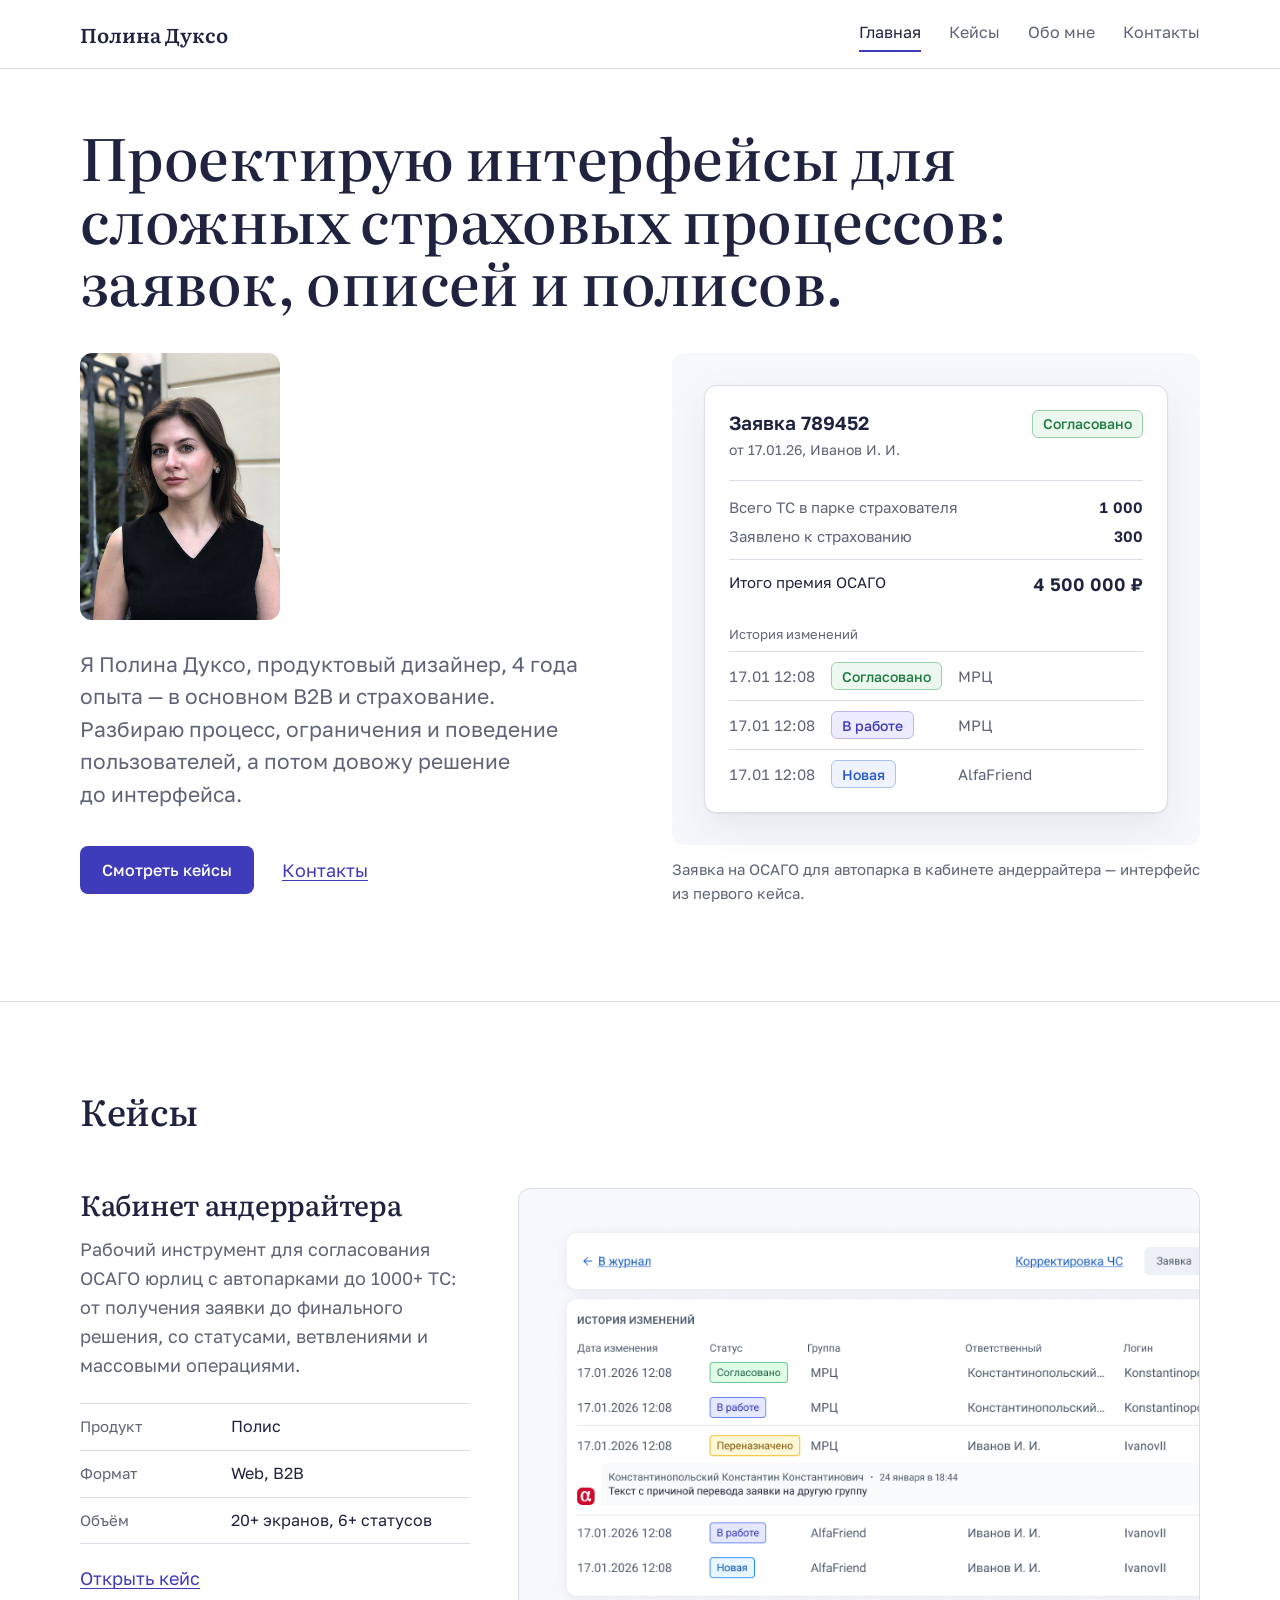
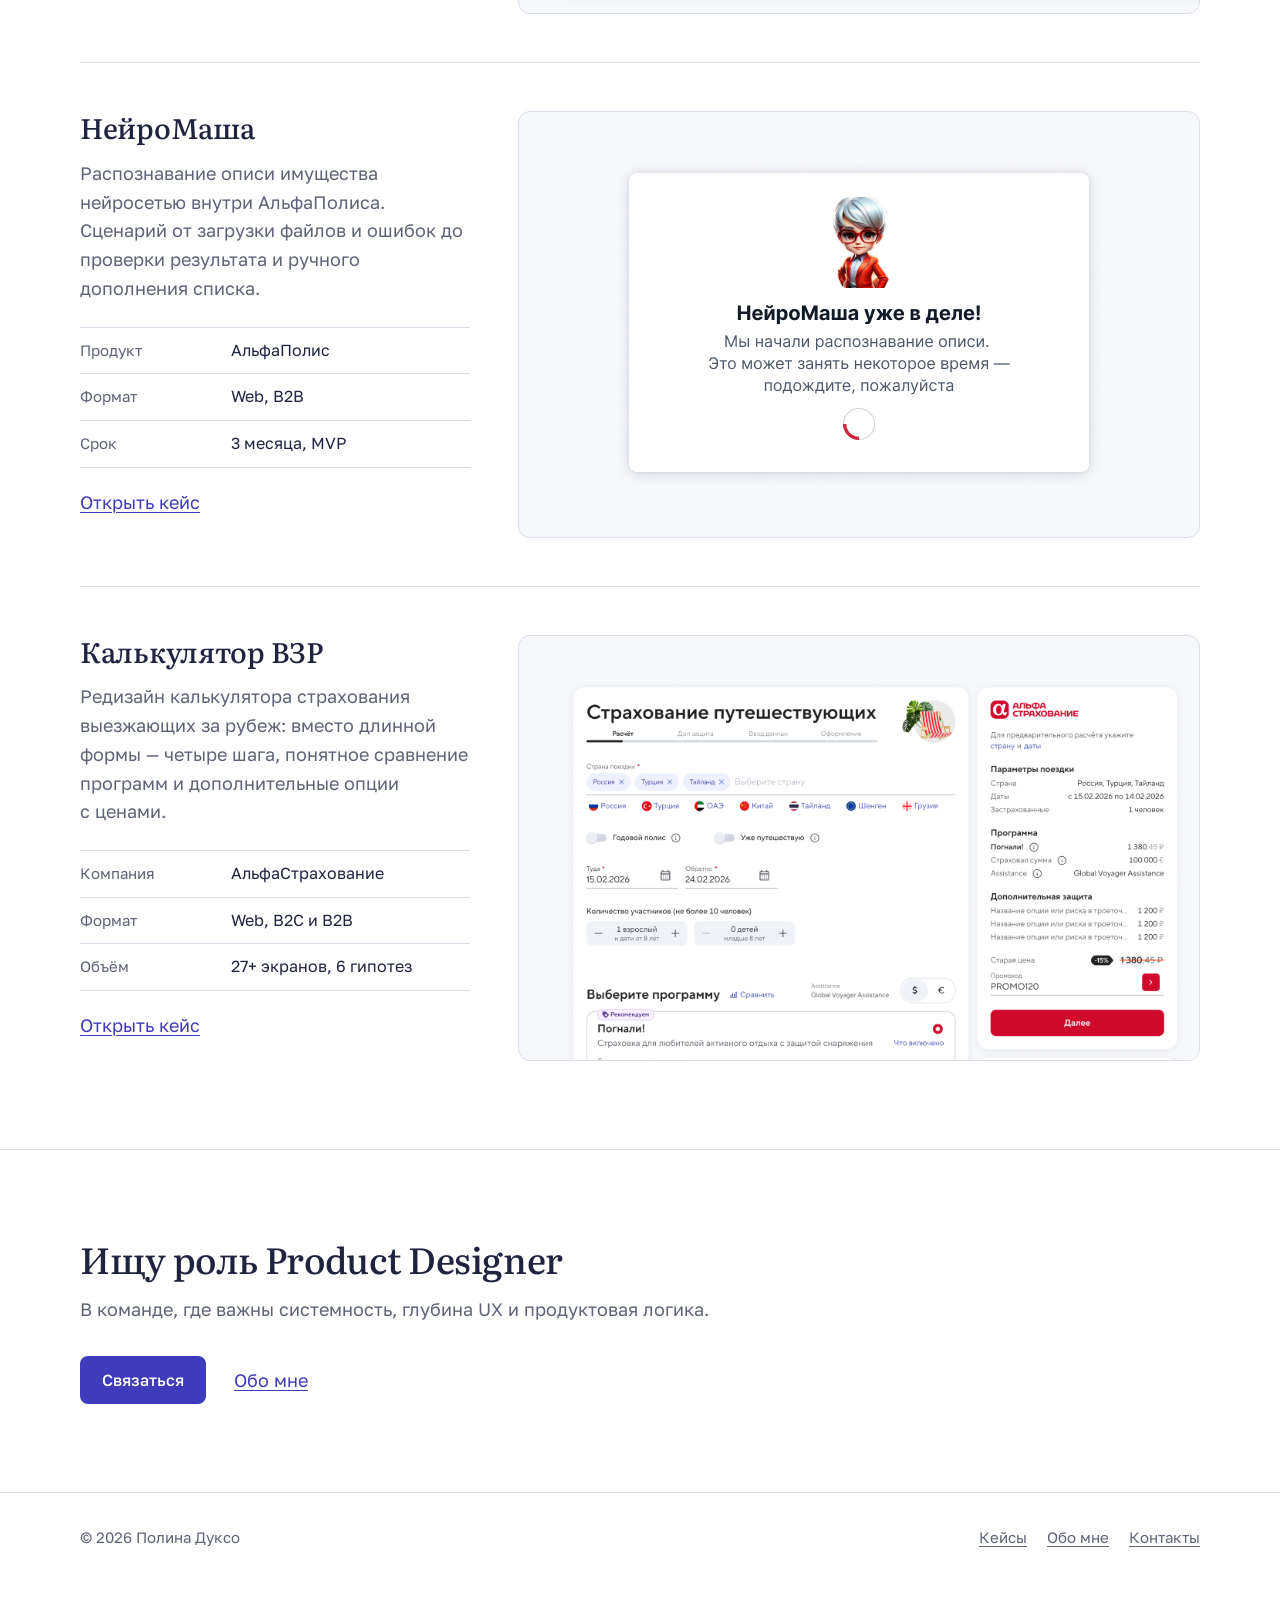
==== commit 33476abb: "Enlarge the hero portrait, align the demo log, outline screenshot mounts - Portrait grows from a 72p" ====
--- a/index.html
+++ b/index.html
@@ -36,9 +36,9 @@
           <div class="hero-grid">
             <div>
               <div class="intro">
-                <img class="avatar" src="photo.jpg" alt="Полина Дуксо" width="375" height="500">
+                <img class="portrait" src="photo.jpg" alt="Полина Дуксо" width="375" height="500">
                 <p class="lead">
-                  Я Полина Дуксо, продуктовый дизайнер, 4 года опыта — в&nbsp;основном B2B и страхование.
+                  Я Полина Дуксо, продуктовый дизайнер, 4&nbsp;года опыта — в&nbsp;основном B2B и страхование.
                   Разбираю процесс, ограничения и поведение пользователей, а потом довожу решение до интерфейса.
                 </p>
               </div>
@@ -54,7 +54,7 @@
                   <div class="demo-head">
                     <div>
                       <p class="demo-id">Заявка 789452</p>
-                      <p class="demo-meta">от 17.01.26, Большакова И. В.</p>
+                      <p class="demo-meta">от 17.01.26, Иванов&nbsp;И.&nbsp;И.</p>
                     </div>
                     <span class="demo-status">
                       <span class="badge badge-new">Новая</span>
--- a/assets/css/style.css
+++ b/assets/css/style.css
@@ -208,13 +208,15 @@
   align-items: start;
   margin-top: 40px;
 }
-.intro { display: flex; align-items: flex-start; gap: 20px; }
-.avatar {
+/* the portrait sits above the lead; on a tablet they share a row */
+.intro { display: flex; flex-direction: column; align-items: flex-start; gap: 28px; }
+.portrait {
   flex: 0 0 auto;
-  width: 72px;
-  height: 96px;
+  width: 200px;
+  height: auto;
+  aspect-ratio: 3 / 4;
   object-fit: cover;
-  border-radius: 4px;
+  border-radius: var(--radius);
 }
 .intro .lead { margin: 0; }
 .hero .actions { margin-top: 36px; }
@@ -263,18 +265,28 @@
 .demo-sum div:last-child dt { color: var(--ink); }
 .demo-sum div:last-child dd { font-size: 18px; }
 .demo-card .demo-label { margin: 24px 0 8px; font-size: 13px; color: var(--pencil); }
-.demo-log { margin: 0; padding: 0; list-style: none; border-top: 1px solid var(--rule); }
+/* rows share the list's columns, so every group name starts at the same x */
+.demo-log {
+  display: grid;
+  grid-template-columns: auto auto minmax(0, 1fr);
+  column-gap: 16px;
+  margin: 0;
+  padding: 0;
+  list-style: none;
+  border-top: 1px solid var(--rule);
+}
 .demo-log li {
   display: grid;
-  grid-template-columns: 7em auto minmax(0, 1fr);
+  grid-column: 1 / -1;
+  grid-template-columns: subgrid;
   align-items: center;
-  gap: 16px;
   margin: 0;
   padding: 10px 0;
   border-bottom: 1px solid var(--rule);
 }
 .demo-log li:last-child { border-bottom: 0; padding-bottom: 0; }
 .demo-log time { color: var(--pencil); font-variant-numeric: tabular-nums; }
+.demo-log .badge { justify-self: start; }
 .demo-log li > span:last-child { color: var(--pencil); }
 .demo figcaption { margin-top: 12px; font-size: 15px; color: var(--pencil); }
 
@@ -388,6 +400,8 @@
   display: block;
   margin: 0;
   aspect-ratio: 16 / 10;
+  /* white mockups cut at the edge would otherwise run into the white page */
+  border: 1px solid var(--rule);
   border-radius: var(--radius);
   background: var(--paper);
   overflow: hidden;
@@ -694,6 +708,7 @@
 @media (max-width: 1024px) {
   .hero-grid { grid-template-columns: minmax(0, 1fr); gap: 40px; }
   .hero-grid > div:first-child { max-width: var(--measure); }
+  .intro { flex-direction: row; }
 
   .case-body { grid-template-columns: minmax(0, 1fr); gap: 32px; }
   .case-content { max-width: var(--measure); }
@@ -752,11 +767,12 @@
 
   .hero { padding: 40px 0 64px; }
   .hero-grid { margin-top: 28px; }
-  .intro { flex-direction: column; gap: 16px; }
+  .intro { flex-direction: column; gap: 20px; }
+  .portrait { width: 168px; }
   .lead { font-size: 19px; }
   .demo-mount { padding: 12px; }
   .demo-card { padding: 16px; font-size: 14px; }
-  .demo-log li { grid-template-columns: auto auto minmax(0, 1fr); gap: 10px; }
+  .demo-log { column-gap: 10px; }
 
   .section { padding: 64px 0; }
   .case-entry { grid-template-columns: minmax(0, 1fr); gap: 24px; padding: 36px 0; }
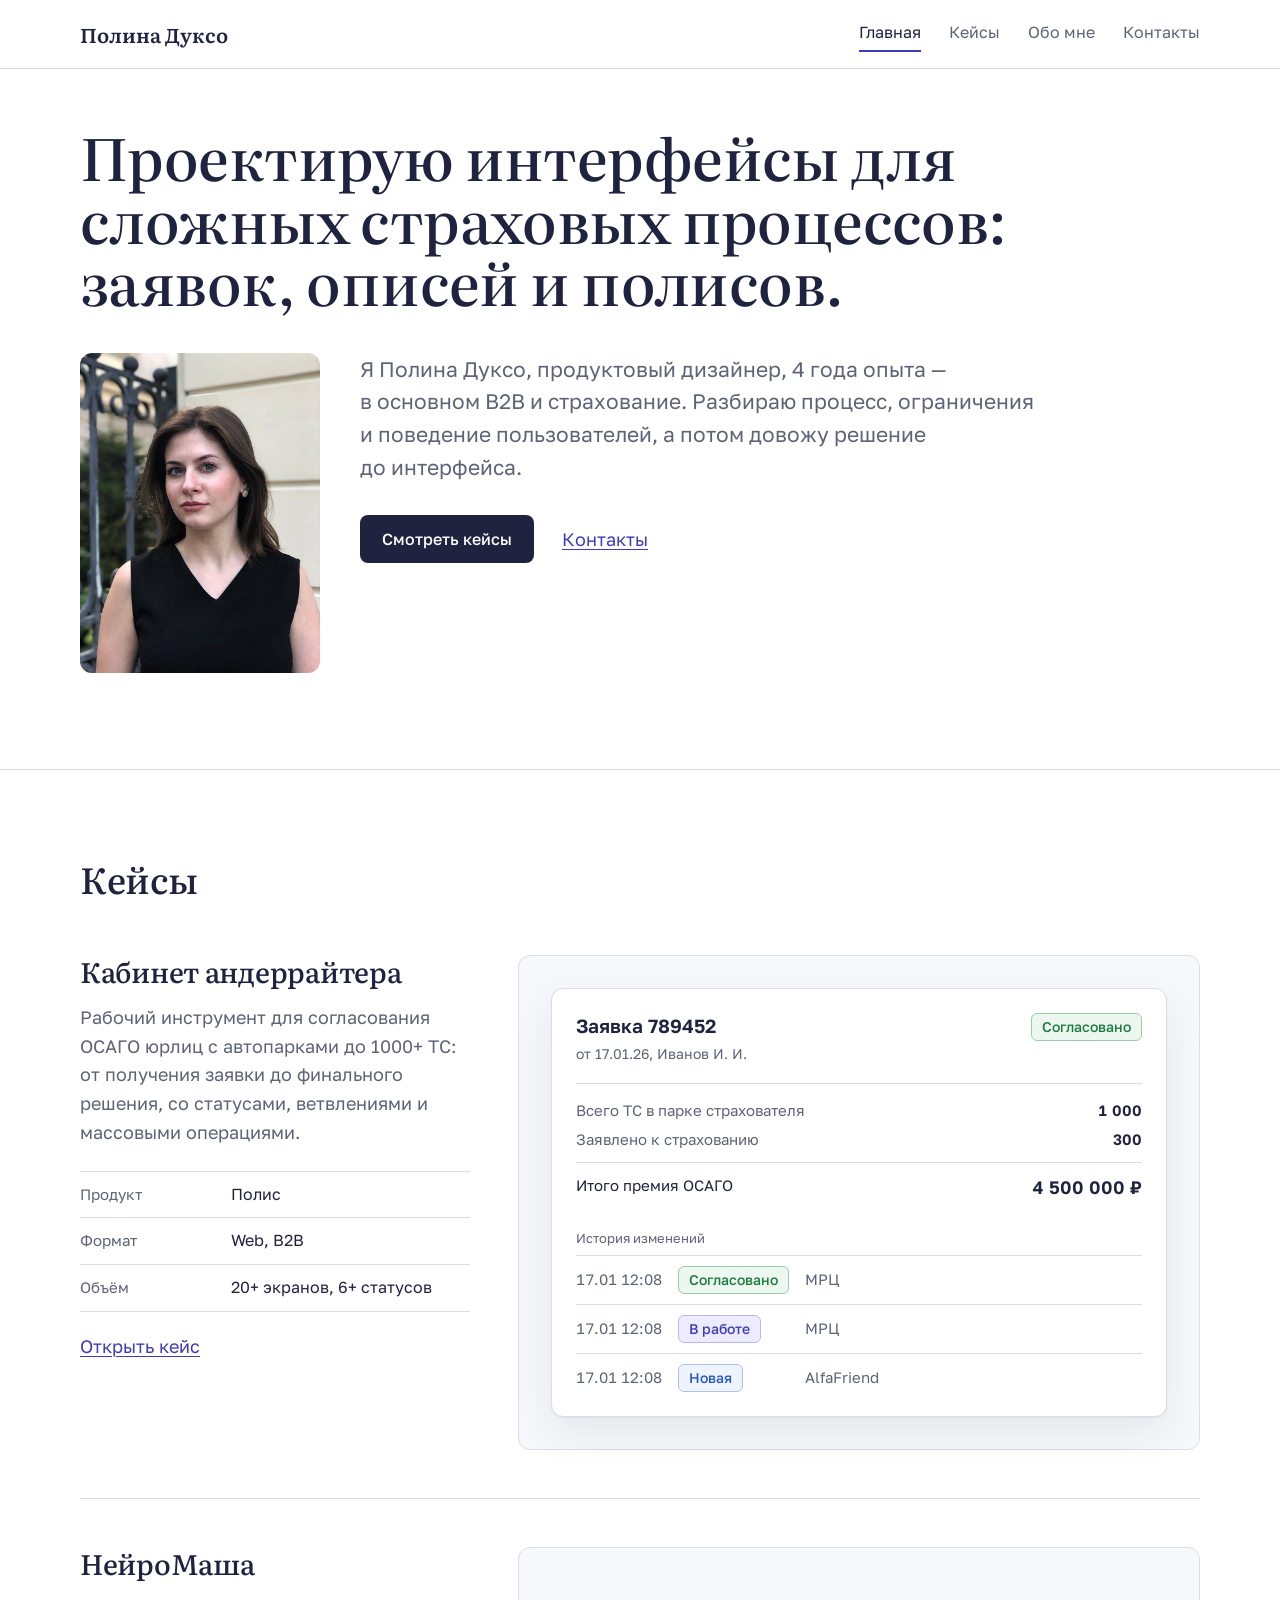
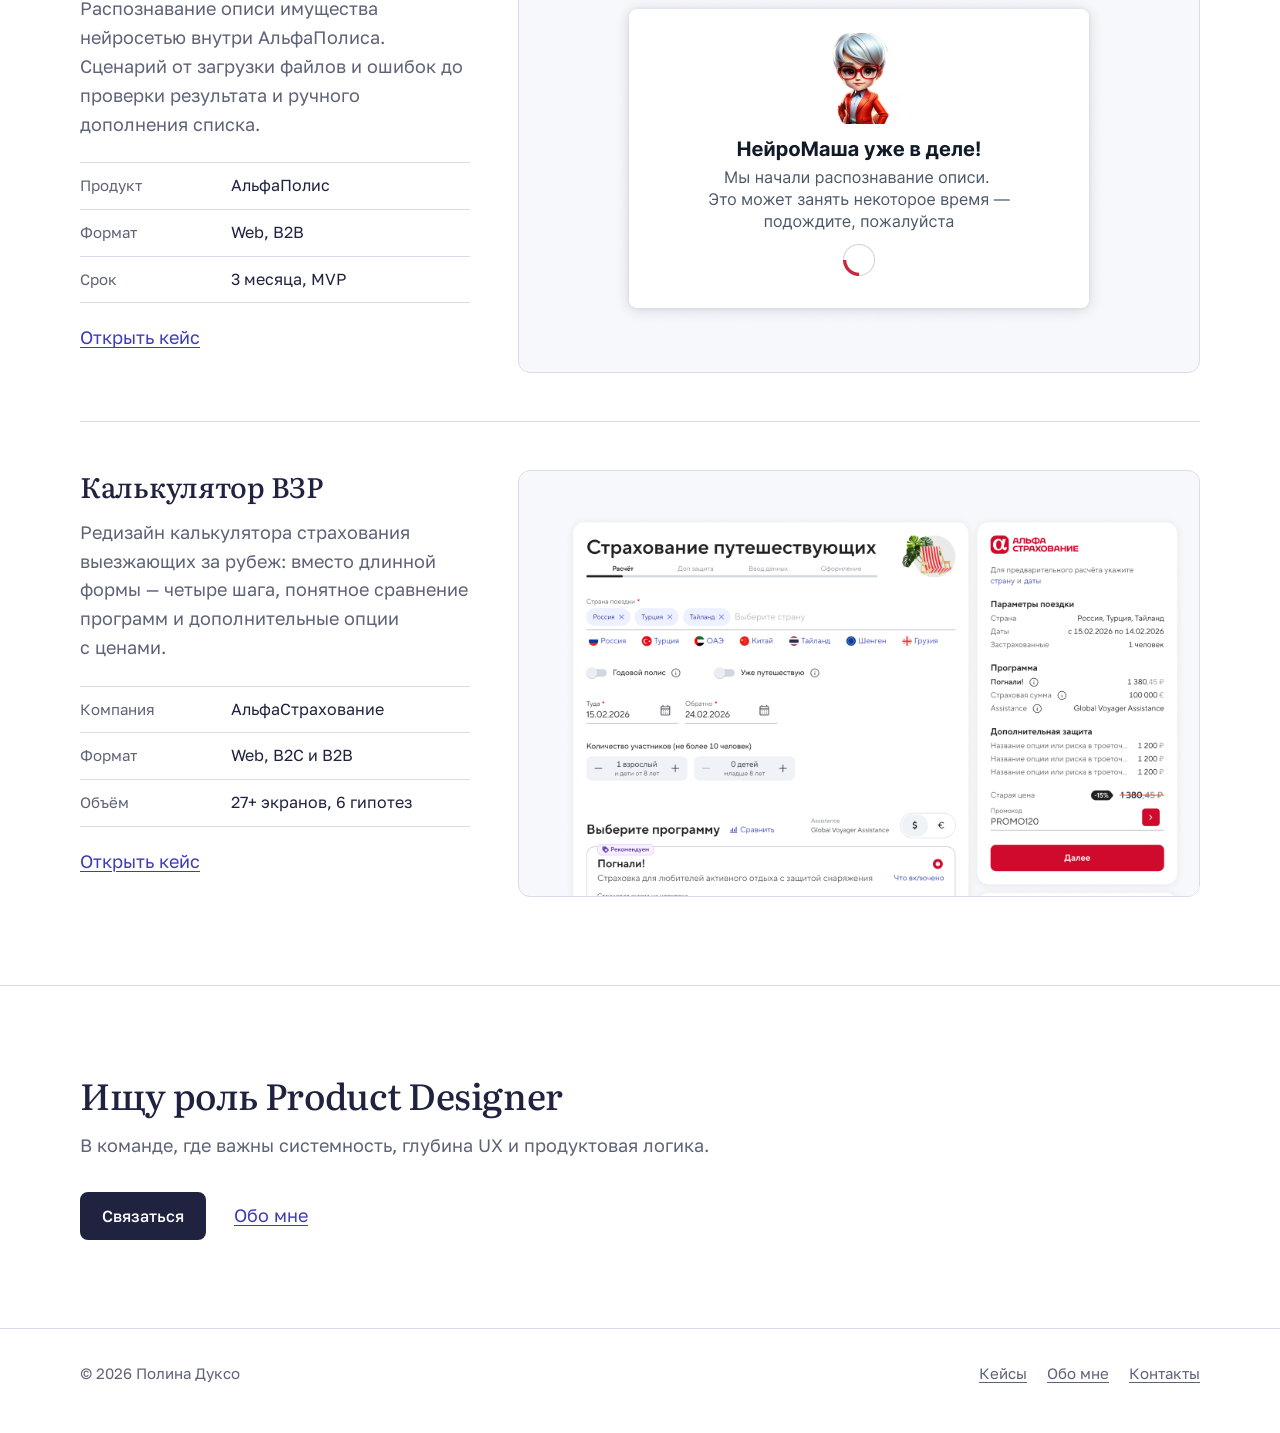
==== commit 0f2c1177: "Hero keeps only the portrait; live demo moves into the first case entry - Hero: portrait (240px) sha" ====
--- a/index.html
+++ b/index.html
@@ -33,24 +33,45 @@
         <div class="container">
           <h1>Проектирую интерфейсы для сложных страховых процессов: заявок, описей и полисов.</h1>
 
-          <div class="hero-grid">
+          <div class="intro">
+            <img class="portrait" src="photo.jpg" alt="Полина Дуксо" width="375" height="500">
             <div>
-              <div class="intro">
-                <img class="portrait" src="photo.jpg" alt="Полина Дуксо" width="375" height="500">
-                <p class="lead">
-                  Я Полина Дуксо, продуктовый дизайнер, 4&nbsp;года опыта — в&nbsp;основном B2B и страхование.
-                  Разбираю процесс, ограничения и поведение пользователей, а потом довожу решение до интерфейса.
-                </p>
-              </div>
+              <p class="lead">
+                Я Полина Дуксо, продуктовый дизайнер, 4&nbsp;года опыта — в&nbsp;основном B2B и страхование.
+                Разбираю процесс, ограничения и поведение пользователей, а потом довожу решение до интерфейса.
+              </p>
               <div class="actions">
                 <a class="button" href="#cases">Смотреть кейсы</a>
                 <a href="contact.html">Контакты</a>
               </div>
             </div>
+          </div>
+        </div>
+      </section>
 
-            <figure class="demo">
+      <section class="section" id="cases">
+        <div class="container">
+          <div class="section-head">
+            <h2>Кейсы</h2>
+          </div>
+
+          <article class="case-entry">
+            <div>
+              <h3><a href="project-underwriter.html">Кабинет андеррайтера</a></h3>
+              <p>
+                Рабочий инструмент для согласования ОСАГО юрлиц с автопарками до 1000+ ТС:
+                от получения заявки до финального решения, со статусами, ветвлениями и массовыми операциями.
+              </p>
+              <dl class="facts">
+                <div><dt>Продукт</dt><dd>Полис</dd></div>
+                <div><dt>Формат</dt><dd>Web, B2B</dd></div>
+                <div><dt>Объём</dt><dd>20+ экранов, 6+ статусов</dd></div>
+              </dl>
+              <a href="project-underwriter.html">Открыть кейс<span class="visually-hidden"> «Кабинет андеррайтера»</span></a>
+            </div>
+            <a class="demo" href="project-underwriter.html" tabindex="-1" aria-hidden="true">
               <div class="demo-mount">
-                <div class="demo-card" aria-hidden="true">
+                <div class="demo-card">
                   <div class="demo-head">
                     <div>
                       <p class="demo-id">Заявка 789452</p>
@@ -75,34 +96,6 @@
                   </ol>
                 </div>
               </div>
-              <figcaption>Заявка на ОСАГО для автопарка в кабинете андеррайтера — интерфейс из первого кейса.</figcaption>
-            </figure>
-          </div>
-        </div>
-      </section>
-
-      <section class="section" id="cases">
-        <div class="container">
-          <div class="section-head">
-            <h2>Кейсы</h2>
-          </div>
-
-          <article class="case-entry">
-            <div>
-              <h3><a href="project-underwriter.html">Кабинет андеррайтера</a></h3>
-              <p>
-                Рабочий инструмент для согласования ОСАГО юрлиц с автопарками до 1000+ ТС:
-                от получения заявки до финального решения, со статусами, ветвлениями и массовыми операциями.
-              </p>
-              <dl class="facts">
-                <div><dt>Продукт</dt><dd>Полис</dd></div>
-                <div><dt>Формат</dt><dd>Web, B2B</dd></div>
-                <div><dt>Объём</dt><dd>20+ экранов, 6+ статусов</dd></div>
-              </dl>
-              <a href="project-underwriter.html">Открыть кейс<span class="visually-hidden"> «Кабинет андеррайтера»</span></a>
-            </div>
-            <a class="shot" href="project-underwriter.html" tabindex="-1" aria-hidden="true">
-              <img src="Кабинет андеррайтера/3. Work Zone cropped.png" alt="" loading="lazy">
             </a>
           </article>
 
--- a/assets/css/style.css
+++ b/assets/css/style.css
@@ -192,42 +192,39 @@
   min-height: 48px;
   padding: 0 22px;
   border-radius: 8px;
-  background: var(--stamp);
+  background: var(--ink);
   color: #fff;
   font: 500 16px/1 var(--sans);
   text-decoration: none;
 }
 .button:hover { background: var(--stamp-dark); }
 
-/* Home: hero */
+/* Home: hero — the portrait shares a row with the lead */
 .hero { padding: 56px 0 96px; }
-.hero-grid {
-  display: grid;
-  grid-template-columns: minmax(0, 1fr) minmax(0, 1fr);
-  gap: 64px;
-  align-items: start;
-  margin-top: 40px;
-}
-/* the portrait sits above the lead; on a tablet they share a row */
-.intro { display: flex; flex-direction: column; align-items: flex-start; gap: 28px; }
+.intro { display: flex; align-items: flex-start; gap: 40px; margin-top: 40px; }
 .portrait {
   flex: 0 0 auto;
-  width: 200px;
+  width: 240px;
   height: auto;
   aspect-ratio: 3 / 4;
   object-fit: cover;
   border-radius: var(--radius);
 }
 .intro .lead { margin: 0; }
-.hero .actions { margin-top: 36px; }
+.hero .actions { margin-top: 32px; }
 
 /*
-  The one orchestrated moment: an application from the underwriter cabinet
-  (rebuilt from the Work Zone mockup) goes Новая → В работе → Согласовано,
-  and its history log grows with it.
+  The one orchestrated moment: in the first case entry an application from
+  the underwriter cabinet (rebuilt from the Work Zone mockup) goes
+  Новая → В работе → Согласовано, and its history log grows with it.
 */
-.demo { margin: 0; }
-.demo-mount { padding: 32px; border-radius: var(--radius); background: var(--paper); }
+.demo { display: block; color: var(--ink); text-decoration: none; }
+.demo-mount {
+  padding: 32px;
+  border: 1px solid var(--rule);
+  border-radius: var(--radius);
+  background: var(--paper);
+}
 .demo-card {
   padding: 24px;
   border: 1px solid var(--rule);
@@ -238,7 +235,7 @@
 }
 .demo-card p { margin: 0; }
 .demo-head { display: flex; align-items: flex-start; justify-content: space-between; gap: 16px; }
-.demo-id { font-size: 19px; font-weight: 600; }
+.demo-card .demo-id { font-size: 19px; font-weight: 600; color: var(--ink); }
 .demo-card .demo-meta { margin-top: 4px; font-size: 14px; color: var(--pencil); }
 /* the three badges share one cell; the widest sets its size */
 .demo-status { display: grid; justify-items: end; }
@@ -288,7 +285,6 @@
 .demo-log time { color: var(--pencil); font-variant-numeric: tabular-nums; }
 .demo-log .badge { justify-self: start; }
 .demo-log li > span:last-child { color: var(--pencil); }
-.demo figcaption { margin-top: 12px; font-size: 15px; color: var(--pencil); }
 
 /* final state: what you see without JS or with reduced motion */
 .demo-status .badge-new,
@@ -706,9 +702,8 @@
 }
 
 @media (max-width: 1024px) {
-  .hero-grid { grid-template-columns: minmax(0, 1fr); gap: 40px; }
-  .hero-grid > div:first-child { max-width: var(--measure); }
-  .intro { flex-direction: row; }
+  .intro { gap: 28px; }
+  .portrait { width: 200px; }
 
   .case-body { grid-template-columns: minmax(0, 1fr); gap: 32px; }
   .case-content { max-width: var(--measure); }
@@ -766,9 +761,7 @@
   .case-toc { margin-inline: -16px; padding-inline: 16px; }
 
   .hero { padding: 40px 0 64px; }
-  .hero-grid { margin-top: 28px; }
-  .intro { flex-direction: column; gap: 20px; }
-  .portrait { width: 168px; }
+  .intro { flex-direction: column; gap: 20px; margin-top: 28px; }
   .lead { font-size: 19px; }
   .demo-mount { padding: 12px; }
   .demo-card { padding: 16px; font-size: 14px; }
@@ -776,7 +769,8 @@
 
   .section { padding: 64px 0; }
   .case-entry { grid-template-columns: minmax(0, 1fr); gap: 24px; padding: 36px 0; }
-  .case-entry .shot { order: -1; }
+  .case-entry .shot,
+  .case-entry .demo { order: -1; }
   .case-entry .shot img { inset: 16px 0 0 16px; width: calc(100% - 16px); height: calc(100% - 16px); }
   .case-entry .shot.shot-fit img { inset: 12px; width: calc(100% - 24px); height: calc(100% - 24px); }
 
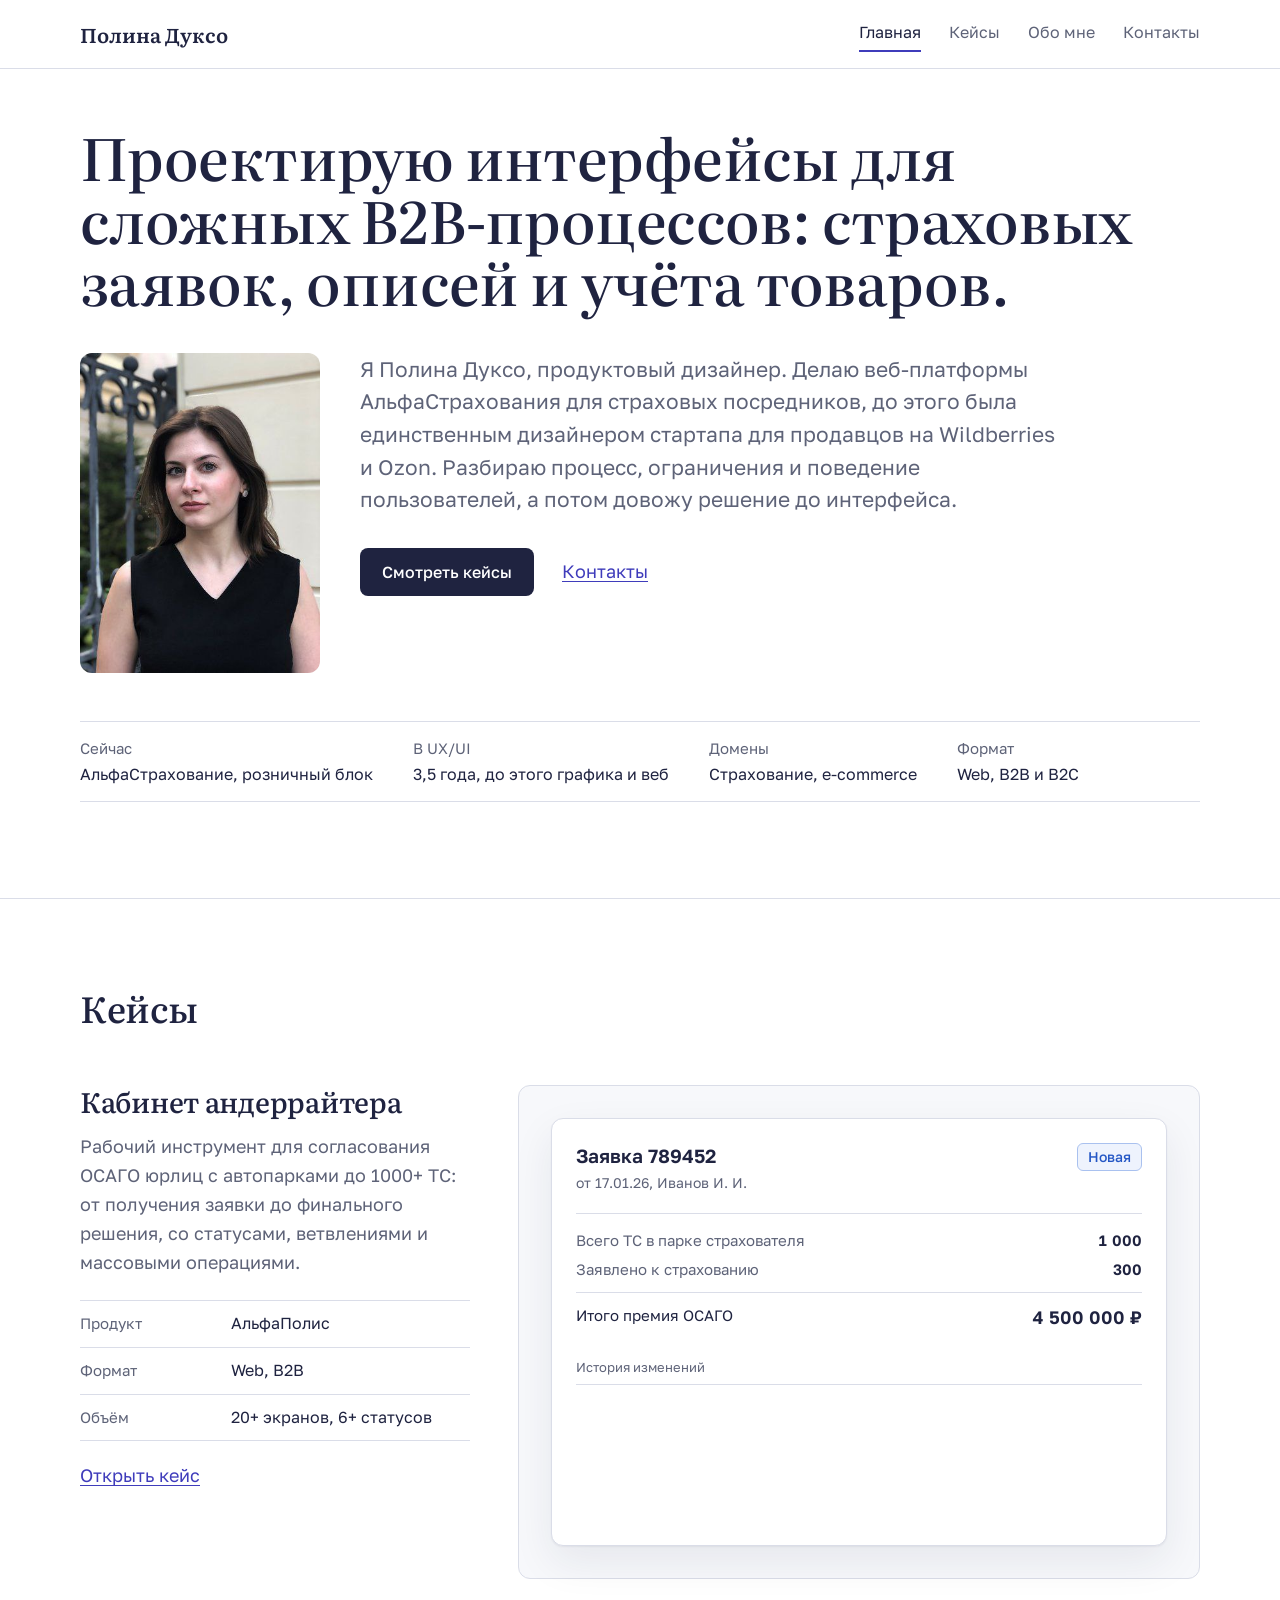
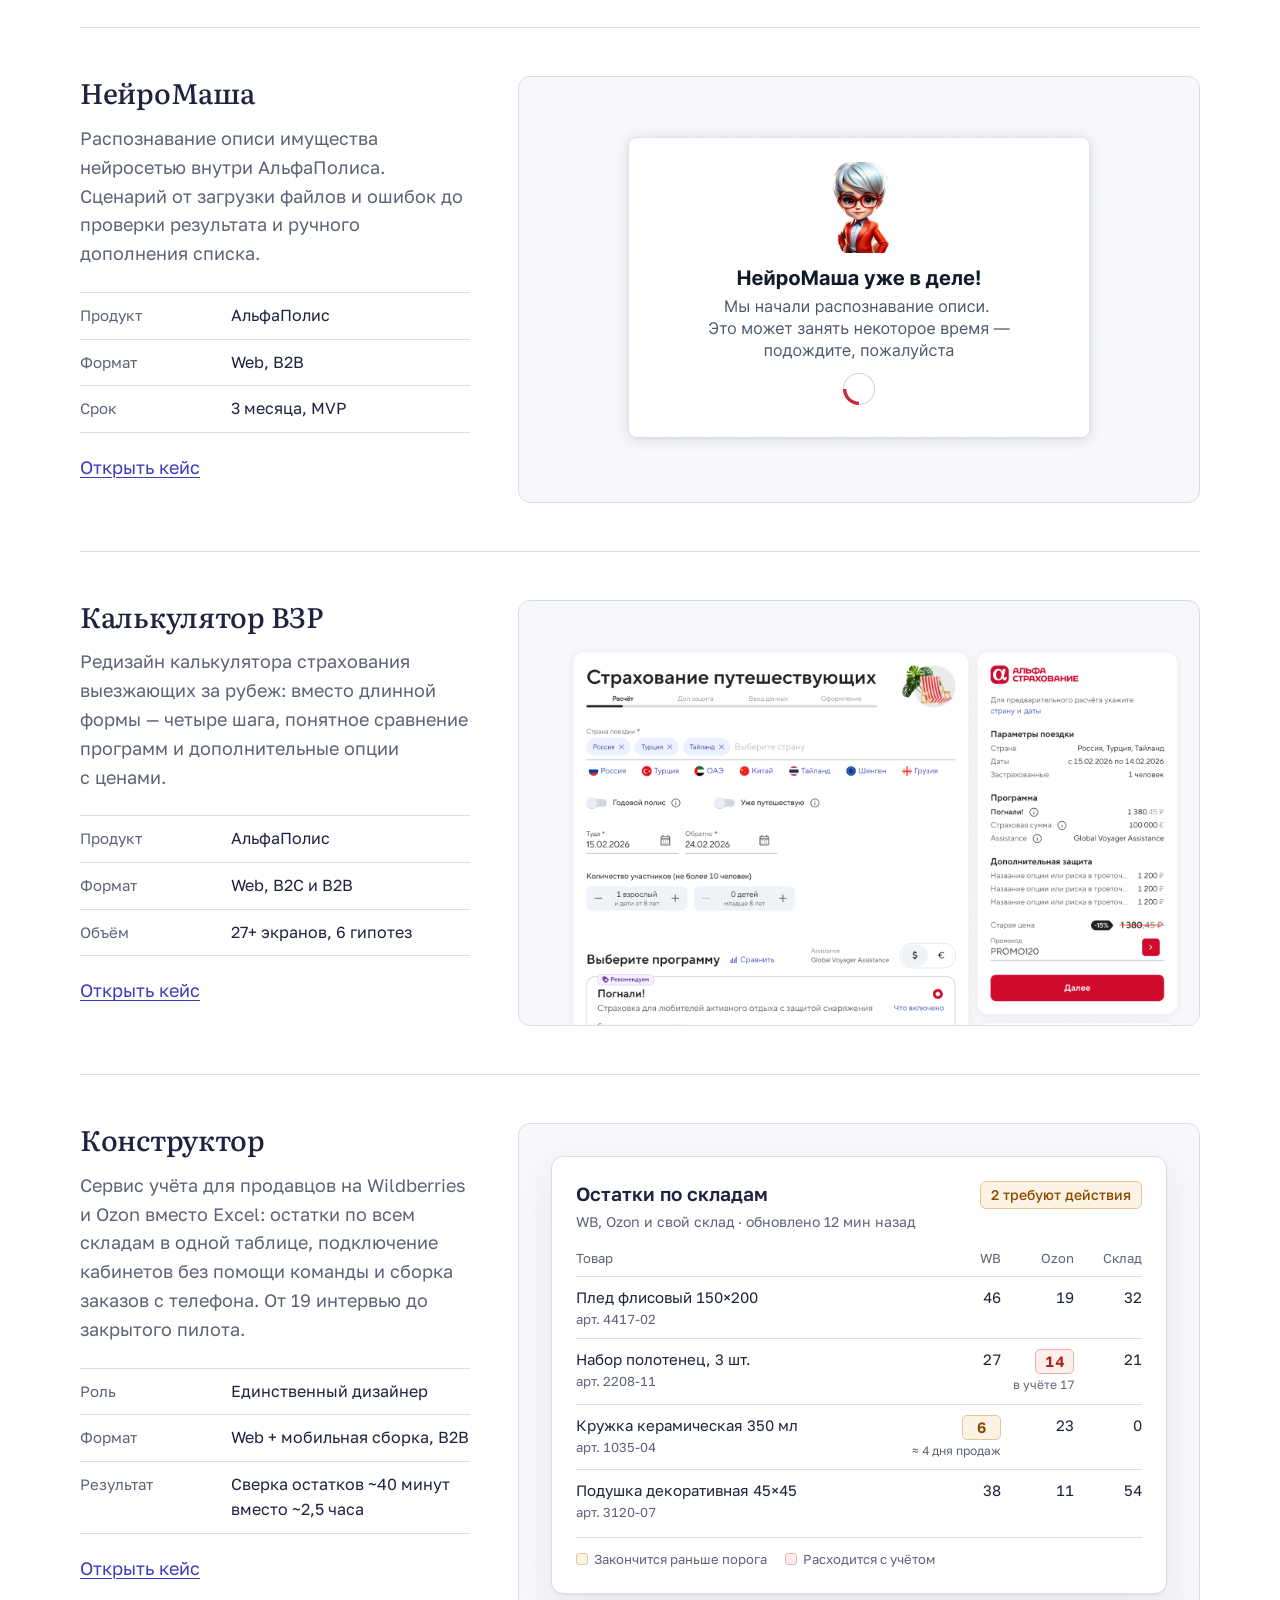
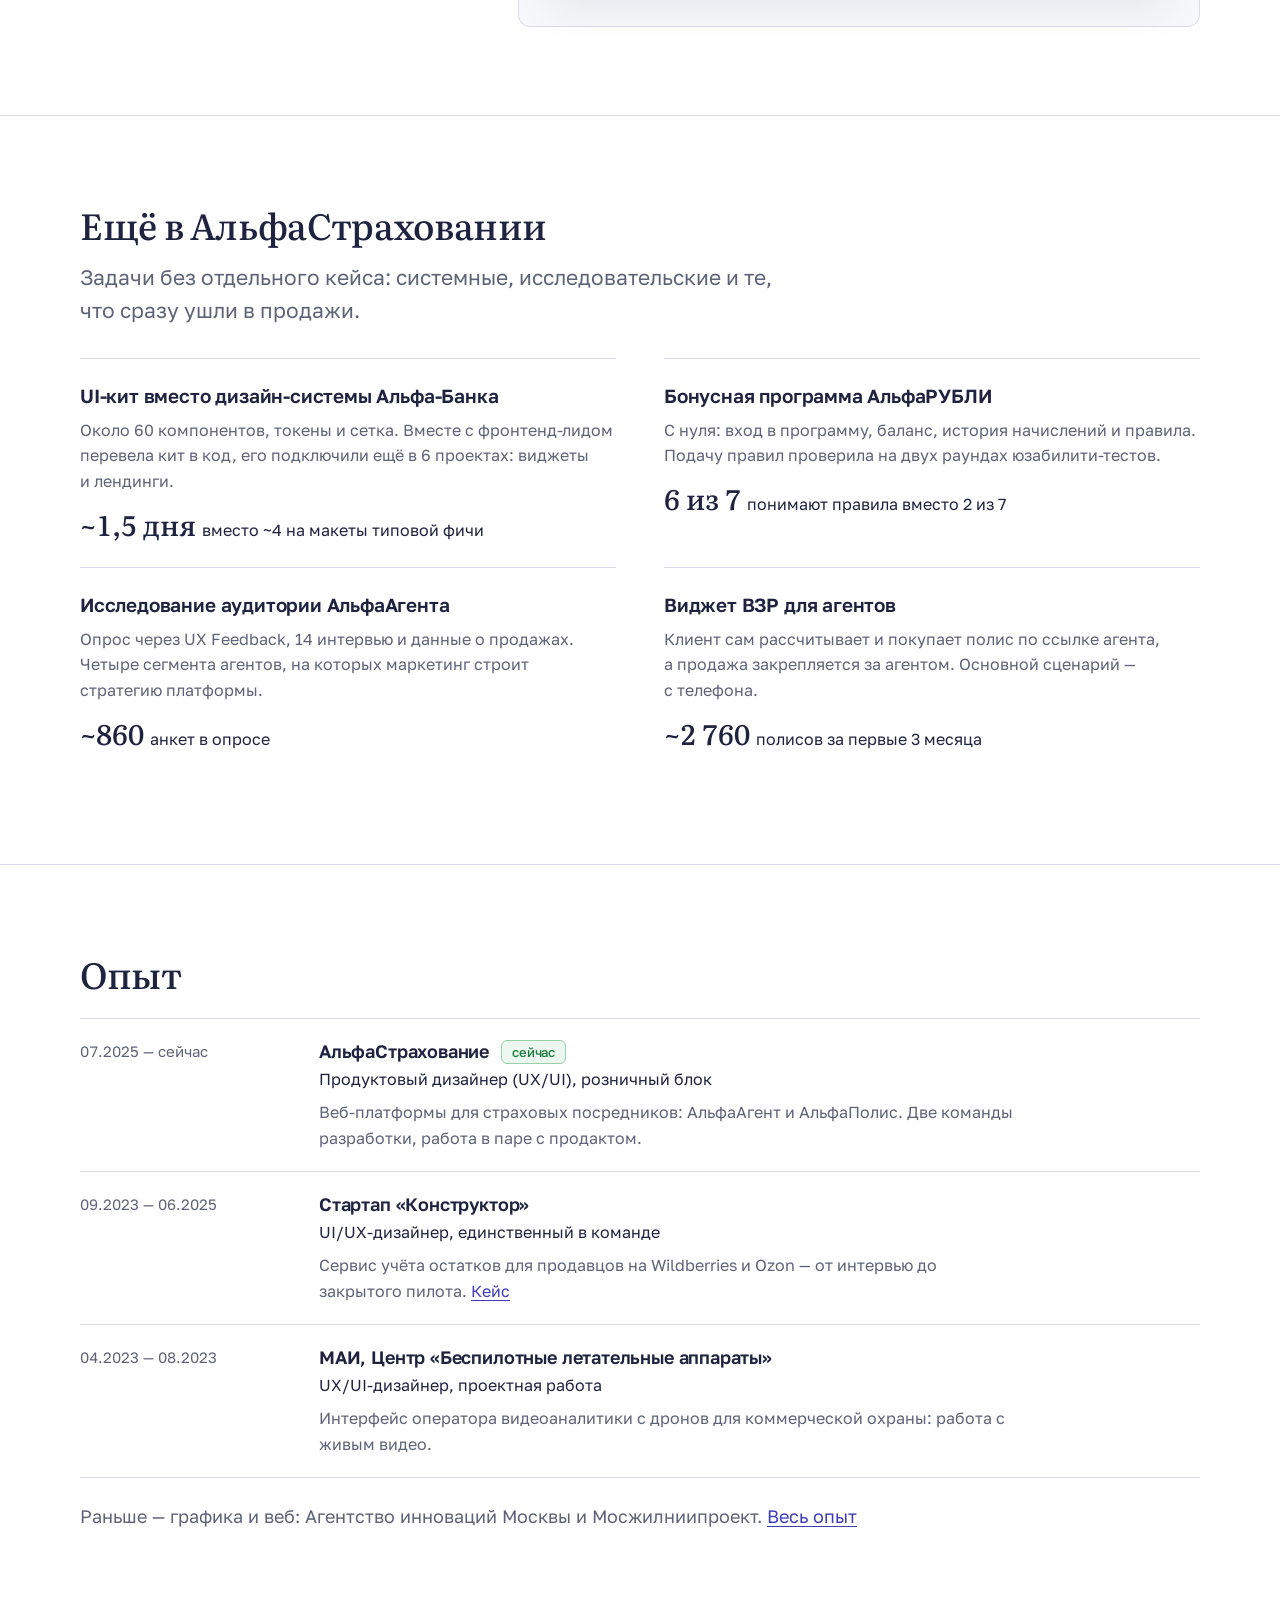
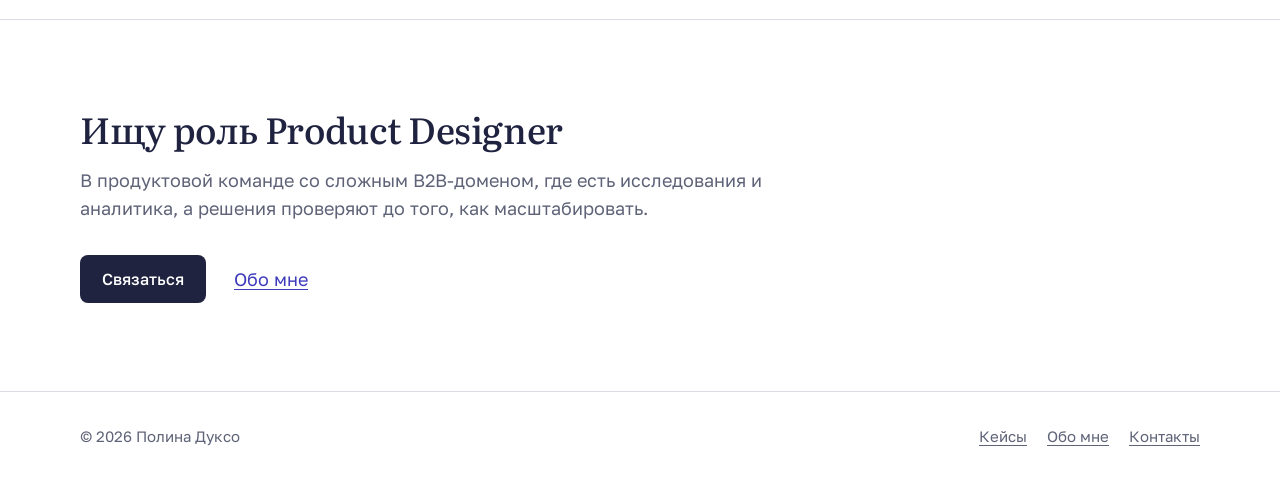
==== commit 0319440c: "Portfolio v2: Konstruktor case, experience timeline, hero facts - New case study «Конструктор» (stoc" ====
--- a/index.html
+++ b/index.html
@@ -4,7 +4,11 @@
   <meta charset="UTF-8">
   <meta name="viewport" content="width=device-width, initial-scale=1.0">
   <title>Полина Дуксо — Product Designer | UX/UI портфолио</title>
-  <meta name="description" content="Портфолио Полины Дуксо — продуктовый дизайнер. Интерфейсы для сложных страховых процессов: кабинет андеррайтера, AI-распознавание описи имущества, калькулятор ВЗР.">
+  <meta name="description" content="Портфолио Полины Дуксо — продуктовый дизайнер. Интерфейсы для сложных B2B-процессов: кабинет андеррайтера, AI-распознавание описи имущества, калькулятор ВЗР, учёт остатков для продавцов на маркетплейсах.">
+  <meta property="og:type" content="website">
+  <meta property="og:locale" content="ru_RU">
+  <meta property="og:title" content="Полина Дуксо — продуктовый дизайнер">
+  <meta property="og:description" content="Интерфейсы для сложных B2B-процессов: страховые заявки, описи имущества, учёт товаров на маркетплейсах. Кейсы, опыт и контакты.">
   <link rel="preconnect" href="https://fonts.googleapis.com">
   <link rel="preconnect" href="https://fonts.gstatic.com" crossorigin>
   <link href="https://fonts.googleapis.com/css2?family=Golos+Text:wght@400;500;600&family=Literata:opsz,wght@7..72,400;7..72,500;7..72,600&display=swap" rel="stylesheet">
@@ -31,13 +35,14 @@
     <main id="main">
       <section class="hero">
         <div class="container">
-          <h1>Проектирую интерфейсы для сложных страховых процессов: заявок, описей и полисов.</h1>
+          <h1>Проектирую интерфейсы для сложных B2B-процессов: страховых заявок, описей и&nbsp;учёта товаров.</h1>
 
           <div class="intro">
             <img class="portrait" src="photo.jpg" alt="Полина Дуксо" width="375" height="500">
             <div>
               <p class="lead">
-                Я Полина Дуксо, продуктовый дизайнер, 4&nbsp;года опыта — в&nbsp;основном B2B и страхование.
+                Я Полина Дуксо, продуктовый дизайнер. Делаю веб-платформы АльфаСтрахования для страховых посредников,
+                до этого была единственным дизайнером стартапа для продавцов на Wildberries и&nbsp;Ozon.
                 Разбираю процесс, ограничения и поведение пользователей, а потом довожу решение до интерфейса.
               </p>
               <div class="actions">
@@ -46,6 +51,13 @@
               </div>
             </div>
           </div>
+
+          <dl class="facts facts-row">
+            <div><dt>Сейчас</dt><dd>АльфаСтрахование, розничный блок</dd></div>
+            <div><dt>В UX/UI</dt><dd>3,5 года, до этого графика и веб</dd></div>
+            <div><dt>Домены</dt><dd>Страхование, e-commerce</dd></div>
+            <div><dt>Формат</dt><dd>Web, B2B и B2C</dd></div>
+          </dl>
         </div>
       </section>
 
@@ -63,7 +75,7 @@
                 от получения заявки до финального решения, со статусами, ветвлениями и массовыми операциями.
               </p>
               <dl class="facts">
-                <div><dt>Продукт</dt><dd>Полис</dd></div>
+                <div><dt>Продукт</dt><dd>АльфаПолис</dd></div>
                 <div><dt>Формат</dt><dd>Web, B2B</dd></div>
                 <div><dt>Объём</dt><dd>20+ экранов, 6+ статусов</dd></div>
               </dl>
@@ -126,7 +138,7 @@
                 понятное сравнение программ и дополнительные опции с ценами.
               </p>
               <dl class="facts">
-                <div><dt>Компания</dt><dd>АльфаСтрахование</dd></div>
+                <div><dt>Продукт</dt><dd>АльфаПолис</dd></div>
                 <div><dt>Формат</dt><dd>Web, B2C и B2B</dd></div>
                 <div><dt>Объём</dt><dd>27+ экранов, 6 гипотез</dd></div>
               </dl>
@@ -136,13 +148,120 @@
               <img src="ВЗР/VZR cropped.png" alt="" loading="lazy">
             </a>
           </article>
+
+          <article class="case-entry">
+            <div>
+              <h3><a href="project-konstruktor.html">Конструктор</a></h3>
+              <p>
+                Сервис учёта для продавцов на Wildberries и Ozon вместо Excel: остатки по всем складам в одной таблице,
+                подключение кабинетов без помощи команды и сборка заказов с телефона. От 19 интервью до закрытого пилота.
+              </p>
+              <dl class="facts">
+                <div><dt>Роль</dt><dd>Единственный дизайнер</dd></div>
+                <div><dt>Формат</dt><dd>Web + мобильная сборка, B2B</dd></div>
+                <div><dt>Результат</dt><dd>Сверка остатков ~40 минут вместо ~2,5 часа</dd></div>
+              </dl>
+              <a href="project-konstruktor.html">Открыть кейс<span class="visually-hidden"> «Конструктор»</span></a>
+            </div>
+            <a class="demo demo-static" href="project-konstruktor.html" tabindex="-1" aria-hidden="true">
+              <div class="demo-mount">
+                <div class="demo-card">
+                  <div class="demo-head">
+                    <div>
+                      <p class="demo-id">Остатки по складам</p>
+                      <p class="demo-meta">WB, Ozon и свой склад · обновлено 12&nbsp;мин назад</p>
+                    </div>
+                    <span class="badge badge-warn">2 требуют действия</span>
+                  </div>
+                  <table class="stock-table">
+                    <thead>
+                      <tr><th scope="col">Товар</th><th scope="col">WB</th><th scope="col">Ozon</th><th scope="col">Склад</th></tr>
+                    </thead>
+                    <tbody>
+                      <tr><td><span class="sku">Плед флисовый 150×200</span><span class="sku-meta">арт. 4417-02</span></td><td>46</td><td>19</td><td>32</td></tr>
+                      <tr><td><span class="sku">Набор полотенец, 3&nbsp;шт.</span><span class="sku-meta">арт. 2208-11</span></td><td>27</td><td><span class="cell-diff">14</span><span class="cell-note">в учёте 17</span></td><td>21</td></tr>
+                      <tr><td><span class="sku">Кружка керамическая 350&nbsp;мл</span><span class="sku-meta">арт. 1035-04</span></td><td><span class="cell-low">6</span><span class="cell-note">≈&nbsp;4 дня продаж</span></td><td>23</td><td>0</td></tr>
+                      <tr><td><span class="sku">Подушка декоративная 45×45</span><span class="sku-meta">арт. 3120-07</span></td><td>38</td><td>11</td><td>54</td></tr>
+                    </tbody>
+                  </table>
+                  <p class="stock-legend"><span class="key-low">Закончится раньше порога</span><span class="key-diff">Расходится с учётом</span></p>
+                </div>
+              </div>
+            </a>
+          </article>
+        </div>
+      </section>
+
+      <section class="section">
+        <div class="container">
+          <div class="section-head">
+            <h2>Ещё в&nbsp;АльфаСтраховании</h2>
+            <p class="lead">Задачи без отдельного кейса: системные, исследовательские и те, что сразу ушли в продажи.</p>
+          </div>
+          <ul class="works">
+            <li>
+              <h3>UI-кит вместо дизайн-системы Альфа-Банка</h3>
+              <p>Около 60 компонентов, токены и сетка. Вместе с фронтенд-лидом перевела кит в код, его подключили ещё в 6 проектах: виджеты и лендинги.</p>
+              <p class="works-figure"><b>~1,5 дня</b>вместо ~4 на макеты типовой фичи</p>
+            </li>
+            <li>
+              <h3>Бонусная программа АльфаРУБЛИ</h3>
+              <p>С нуля: вход в программу, баланс, история начислений и правила. Подачу правил проверила на двух раундах юзабилити-тестов.</p>
+              <p class="works-figure"><b>6 из 7</b>понимают правила вместо 2 из 7</p>
+            </li>
+            <li>
+              <h3>Исследование аудитории АльфаАгента</h3>
+              <p>Опрос через UX Feedback, 14 интервью и данные о продажах. Четыре сегмента агентов, на которых маркетинг строит стратегию платформы.</p>
+              <p class="works-figure"><b>~860</b>анкет в опросе</p>
+            </li>
+            <li>
+              <h3>Виджет ВЗР для агентов</h3>
+              <p>Клиент сам рассчитывает и покупает полис по ссылке агента, а продажа закрепляется за агентом. Основной сценарий — с телефона.</p>
+              <p class="works-figure"><b>~2&nbsp;760</b>полисов за первые 3 месяца</p>
+            </li>
+          </ul>
+        </div>
+      </section>
+
+      <section class="section">
+        <div class="container">
+          <div class="section-head">
+            <h2>Опыт</h2>
+          </div>
+          <ol class="timeline">
+            <li>
+              <time>07.2025 — сейчас</time>
+              <div>
+                <h3>АльфаСтрахование <span class="badge badge-now">сейчас</span></h3>
+                <p class="role">Продуктовый дизайнер (UX/UI), розничный блок</p>
+                <p class="what">Веб-платформы для страховых посредников: АльфаАгент и АльфаПолис. Две команды разработки, работа в паре с продактом.</p>
+              </div>
+            </li>
+            <li>
+              <time>09.2023 — 06.2025</time>
+              <div>
+                <h3>Стартап «Конструктор»</h3>
+                <p class="role">UI/UX-дизайнер, единственный в команде</p>
+                <p class="what">Сервис учёта остатков для продавцов на Wildberries и Ozon — от интервью до закрытого пилота. <a href="project-konstruktor.html">Кейс</a></p>
+              </div>
+            </li>
+            <li>
+              <time>04.2023 — 08.2023</time>
+              <div>
+                <h3>МАИ, Центр «Беспилотные летательные аппараты»</h3>
+                <p class="role">UX/UI-дизайнер, проектная работа</p>
+                <p class="what">Интерфейс оператора видеоаналитики с дронов для коммерческой охраны: работа с живым видео.</p>
+              </div>
+            </li>
+          </ol>
+          <p class="timeline-more">Раньше — графика и веб: Агентство инноваций Москвы и Мосжилниипроект. <a href="about.html#experience">Весь опыт</a></p>
         </div>
       </section>
 
       <section class="section closing">
         <div class="container">
           <h2>Ищу роль Product Designer</h2>
-          <p>В команде, где важны системность, глубина UX и продуктовая логика.</p>
+          <p>В продуктовой команде со сложным B2B-доменом, где есть исследования и аналитика, а решения проверяют до того, как масштабировать.</p>
           <div class="actions">
             <a class="button" href="contact.html">Связаться</a>
             <a href="about.html">Обо мне</a>
--- a/assets/css/style.css
+++ b/assets/css/style.css
@@ -677,6 +677,143 @@
 }
 .lightbox-close:focus-visible { outline-color: #fff; }
 html:has(.lightbox[open]) { overflow: hidden; }
+
+/* Home: hero facts — the filled-in form row, now under the lead */
+.hero .facts.facts-row {
+  display: flex;
+  flex-wrap: wrap;
+  column-gap: 40px;
+  margin-top: 48px;
+}
+
+/* Status marker for the current job */
+.badge-now { color: #1d7a3e; background: #ebf7ef; border-color: #97d0a8; height: 24px; font-size: 13px; }
+.badge-warn { color: #8a4b00; background: #fdf3e4; border-color: #e9c48f; }
+.badge-diff { color: #a3261b; background: #fdeeec; border-color: #eeb1aa; }
+
+/* Experience: a register of jobs, newest first */
+.timeline {
+  margin: 24px 0 0;
+  padding: 0;
+  list-style: none;
+  border-top: 1px solid var(--rule);
+}
+.timeline > li {
+  display: grid;
+  grid-template-columns: 11.5em minmax(0, 1fr);
+  gap: 4px 32px;
+  margin: 0;
+  padding: 20px 0;
+  border-bottom: 1px solid var(--rule);
+}
+.timeline time {
+  color: var(--pencil);
+  font-size: 15px;
+  line-height: 1.6;
+  font-variant-numeric: tabular-nums;
+}
+.timeline h3 {
+  display: flex;
+  flex-wrap: wrap;
+  align-items: center;
+  gap: 6px 12px;
+  margin: 0;
+  font: 600 18px/1.4 var(--sans);
+}
+.timeline .role { margin: 2px 0 0; font-size: 16px; color: var(--ink); }
+.timeline .what { margin: 8px 0 0; font-size: 16px; color: var(--pencil); max-width: var(--measure); }
+.timeline .what a { color: var(--stamp); }
+.timeline-more { margin-top: 24px; color: var(--pencil); }
+.section .timeline + .timeline-more,
+.prose .timeline { margin-bottom: 0; }
+
+/* Smaller work: two columns of short entries with one figure each */
+.works {
+  display: grid;
+  grid-template-columns: repeat(2, minmax(0, 1fr));
+  column-gap: 48px;
+  margin: 32px 0 0;
+  padding: 0;
+  list-style: none;
+}
+.works li { margin: 0; padding: 24px 0; border-top: 1px solid var(--rule); }
+.works h3 { margin: 0 0 8px; font: 600 19px/1.4 var(--sans); }
+.works p { margin: 0; font-size: 16px; color: var(--pencil); }
+.works .works-figure { margin-top: 14px; color: var(--ink); }
+.works .works-figure b {
+  font: 500 28px/1.1 var(--serif);
+  font-variant-numeric: lining-nums tabular-nums;
+  margin-right: 6px;
+}
+
+/*
+  Stock table from the «Конструктор» case: a static scheme of the screen,
+  not a screenshot. Only the underwriter card is animated.
+*/
+.stock-table {
+  width: 100%;
+  margin-top: 18px;
+  border-collapse: collapse;
+  font-variant-numeric: tabular-nums;
+}
+.stock-table th {
+  padding: 0 0 8px;
+  border-bottom: 1px solid var(--rule);
+  color: var(--pencil);
+  font-size: 13px;
+  font-weight: 400;
+  text-align: right;
+}
+.stock-table th:first-child,
+.stock-table td:first-child { text-align: left; }
+.stock-table th:not(:first-child) { width: 5.2em; }
+.stock-table td {
+  padding: 10px 0 10px 12px;
+  border-bottom: 1px solid var(--rule);
+  text-align: right;
+  vertical-align: top;
+}
+.stock-table td:first-child { padding-left: 0; }
+.stock-table tr:last-child td { border-bottom: 0; padding-bottom: 0; }
+.stock-table .sku { display: block; color: var(--ink); }
+.stock-table .sku-meta { display: block; margin-top: 2px; font-size: 13px; color: var(--pencil); }
+.stock-table .cell-low,
+.stock-table .cell-diff {
+  display: inline-block;
+  min-width: 2.6em;
+  padding: 1px 6px;
+  border: 1px solid;
+  border-radius: 5px;
+  font-weight: 600;
+  text-align: center;
+}
+.stock-table .cell-low { color: #8a4b00; background: #fdf3e4; border-color: #e9c48f; }
+.stock-table .cell-diff { color: #a3261b; background: #fdeeec; border-color: #eeb1aa; }
+.stock-table .cell-note { display: block; margin-top: 3px; font-size: 12px; color: var(--pencil); white-space: nowrap; }
+.demo-card .stock-legend {
+  display: flex;
+  flex-wrap: wrap;
+  gap: 8px 18px;
+  margin: 16px 0 0;
+  padding-top: 12px;
+  border-top: 1px solid var(--rule);
+  font-size: 13px;
+  color: var(--pencil);
+}
+.stock-legend span::before {
+  content: "";
+  display: inline-block;
+  width: 10px;
+  height: 10px;
+  margin-right: 6px;
+  border: 1px solid;
+  border-radius: 3px;
+  vertical-align: -1px;
+}
+.stock-legend .key-low::before { background: #fdf3e4; border-color: #e9c48f; }
+.stock-legend .key-diff::before { background: #fdeeec; border-color: #eeb1aa; }
+/* as a case cover the scheme keeps the card's reading width */
+.case-cover .demo-card { max-width: 760px; margin-inline: auto; }
 
 /* Footer */
 .site-footer {
@@ -793,6 +930,18 @@
   .next-case { padding: 40px 0 64px; }
   .prose { padding-bottom: 64px; }
   .page-head + .container { padding-bottom: 64px; }
+
+  .hero .facts.facts-row {
+    display: grid;
+    grid-template-columns: repeat(2, minmax(0, 1fr));
+    column-gap: 20px;
+    margin-top: 36px;
+  }
+  .timeline > li { grid-template-columns: minmax(0, 1fr); gap: 2px; }
+  .works { grid-template-columns: minmax(0, 1fr); }
+  .stock-table { font-size: 13px; }
+  .stock-table td { padding-left: 8px; }
+  .stock-table .sku-meta { display: none; }
 
   .stories,
   .steps,
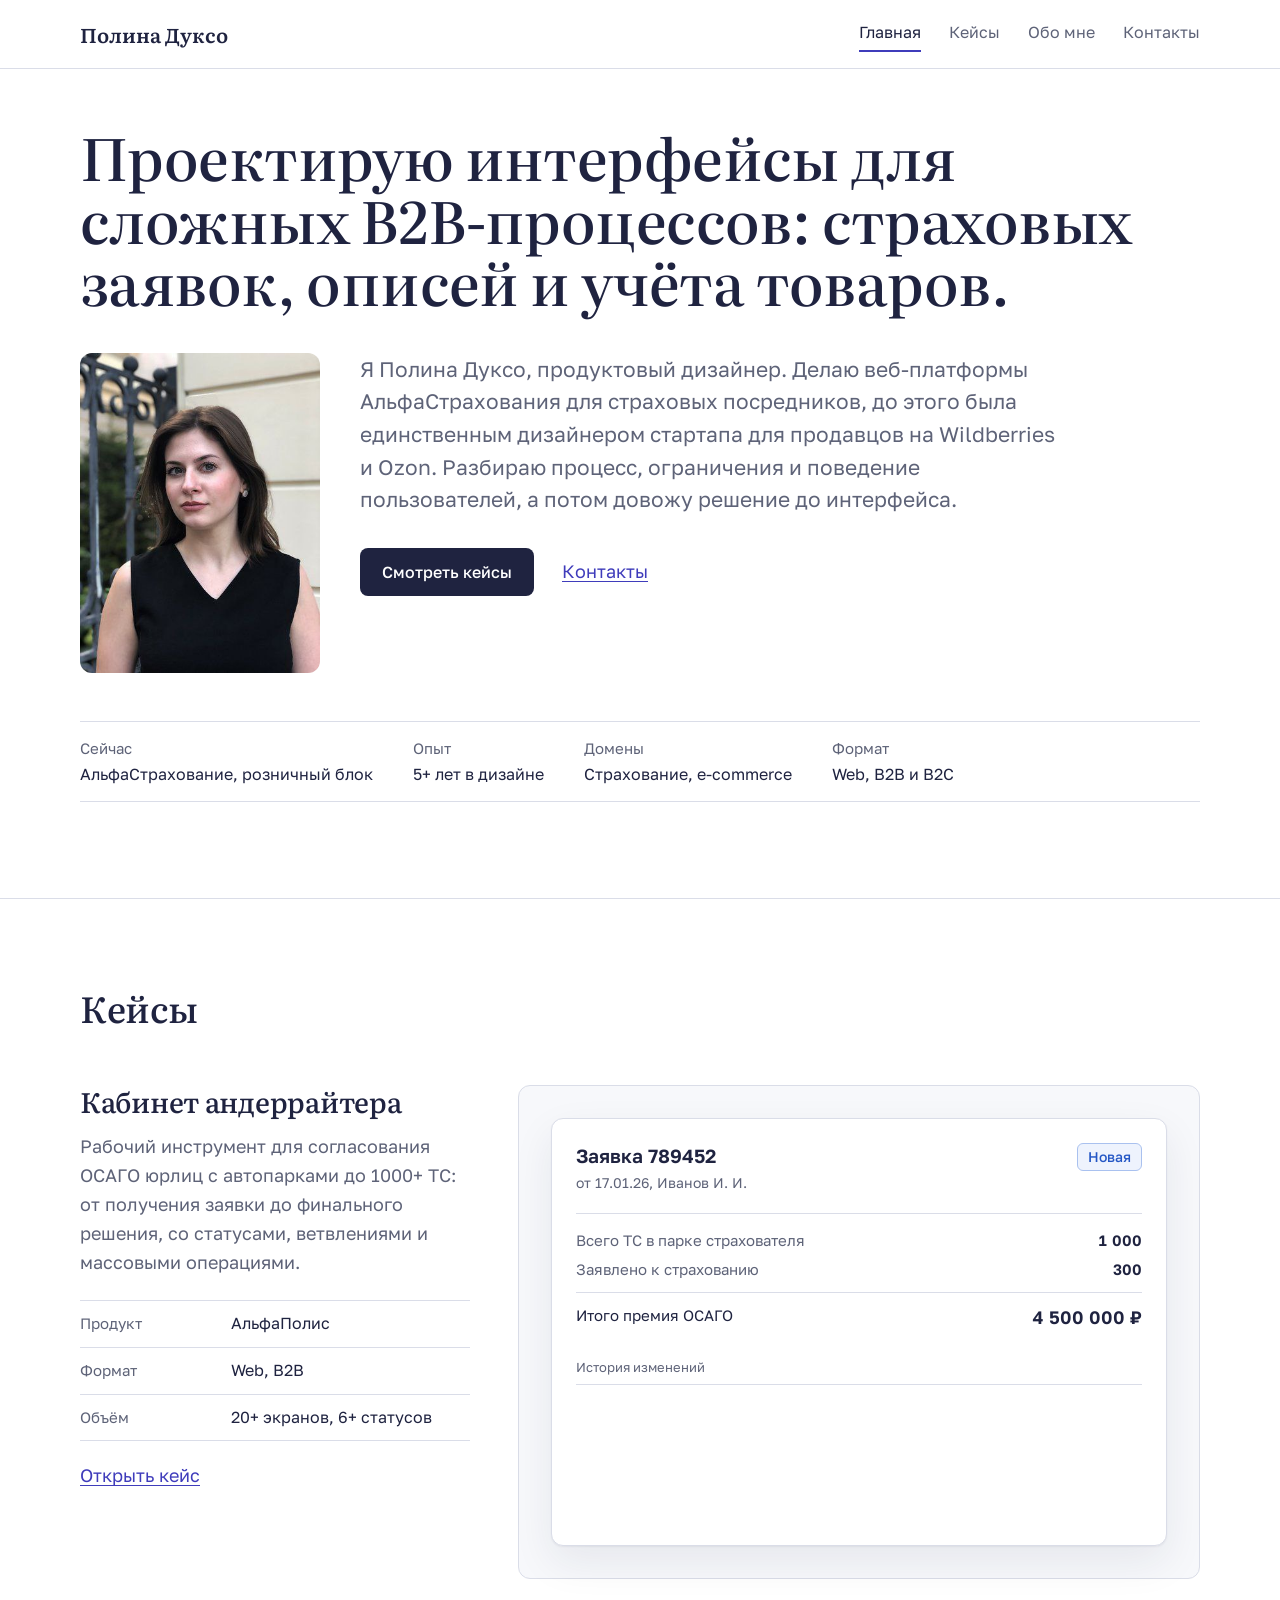
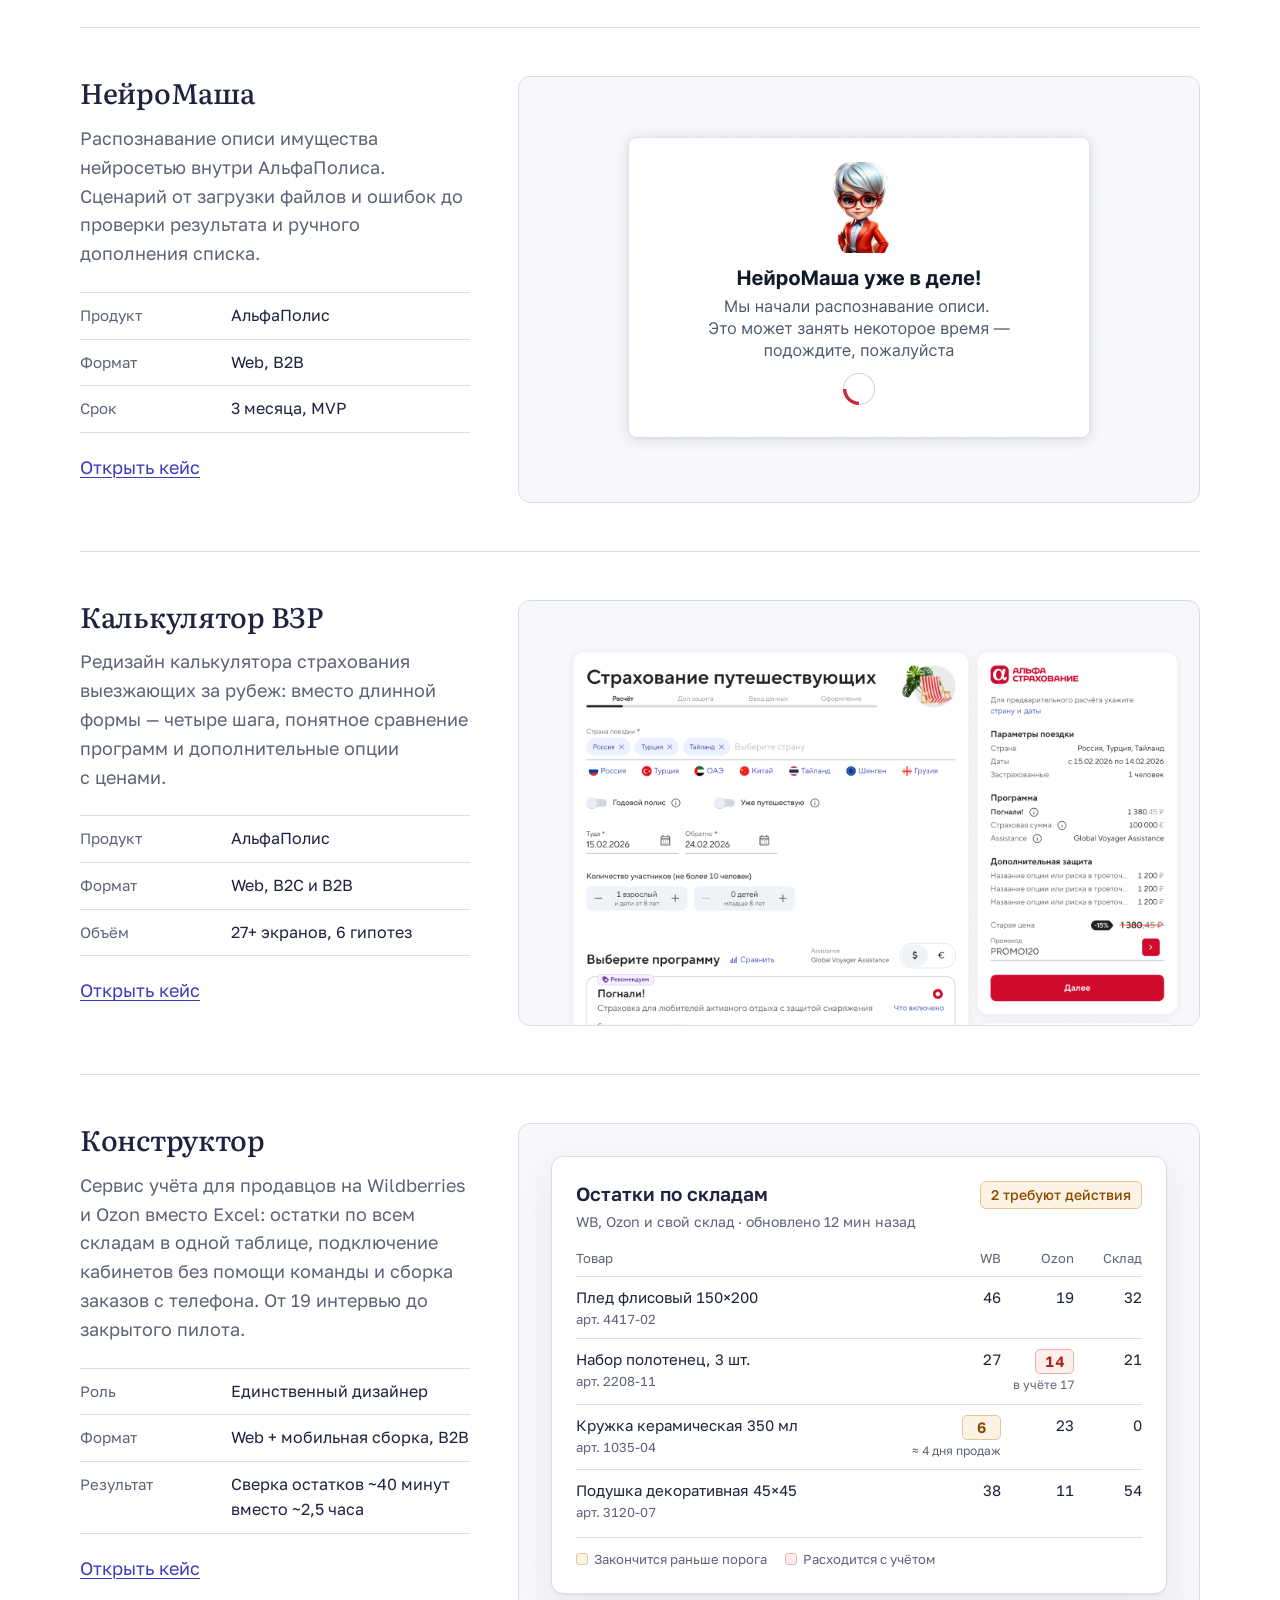
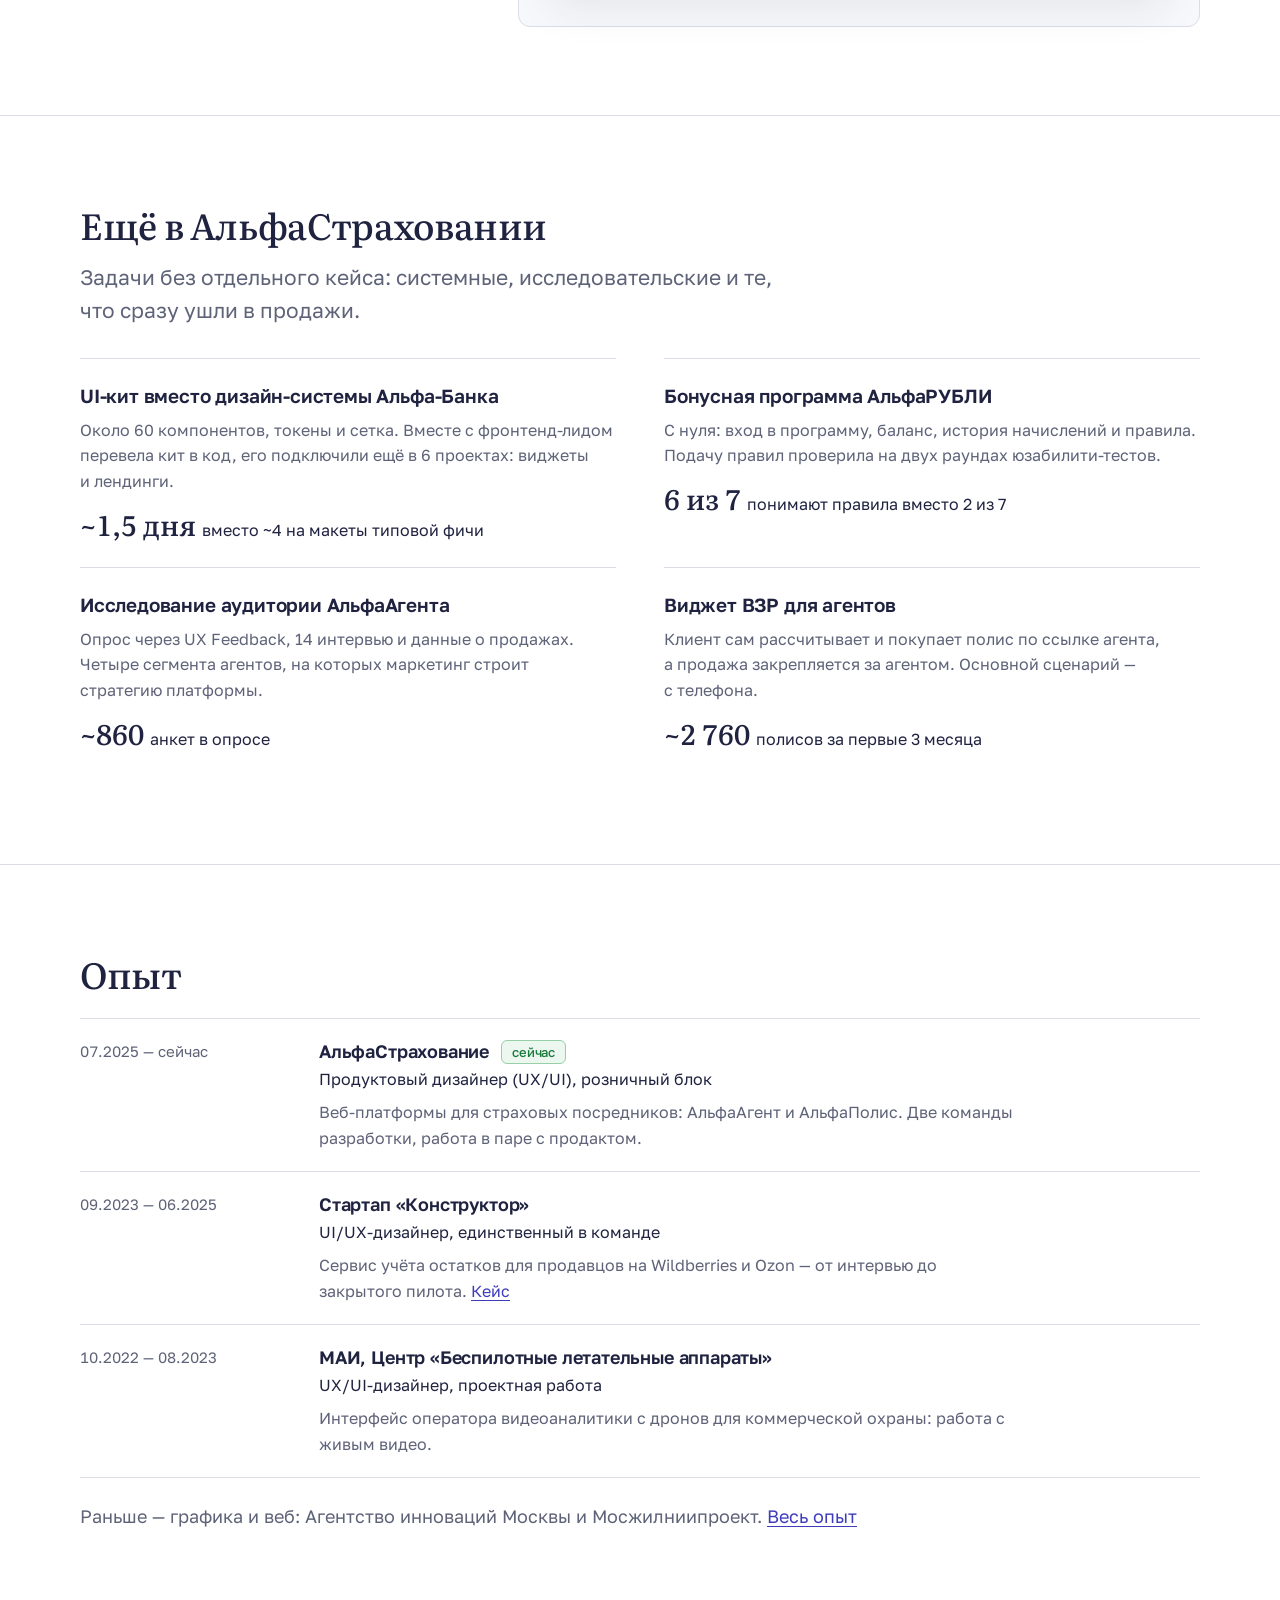
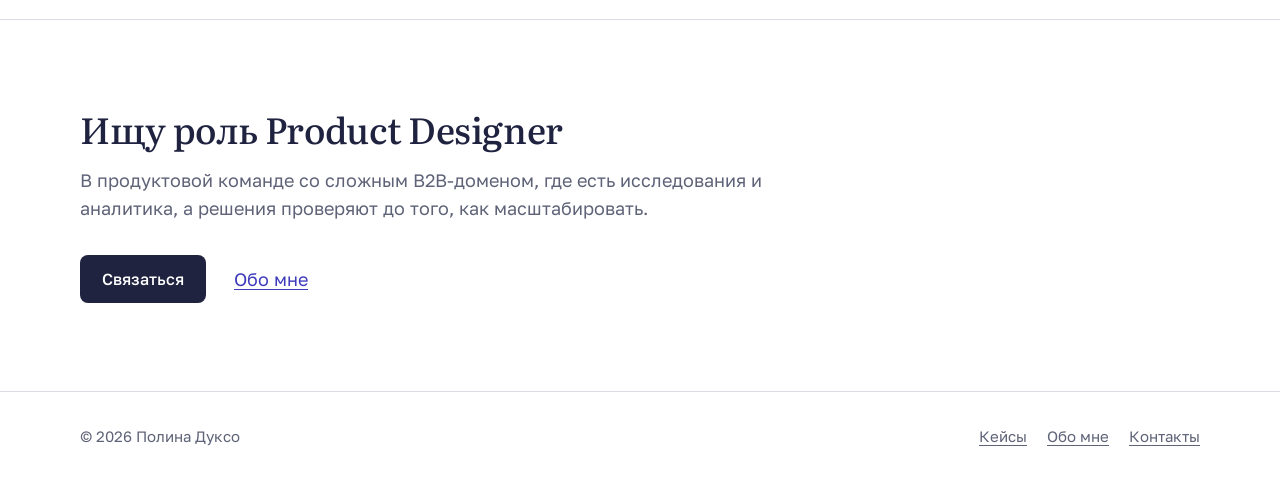
==== commit 012672fa: "Experience: MAI from 10.2022, single «5+ лет в дизайне» figure Co-Authored-By: Claude Opus 5.5 <nore" ====
--- a/index.html
+++ b/index.html
@@ -54,7 +54,7 @@
 
           <dl class="facts facts-row">
             <div><dt>Сейчас</dt><dd>АльфаСтрахование, розничный блок</dd></div>
-            <div><dt>В UX/UI</dt><dd>3,5 года, до этого графика и веб</dd></div>
+            <div><dt>Опыт</dt><dd>5+ лет в дизайне</dd></div>
             <div><dt>Домены</dt><dd>Страхование, e-commerce</dd></div>
             <div><dt>Формат</dt><dd>Web, B2B и B2C</dd></div>
           </dl>
@@ -246,7 +246,7 @@
               </div>
             </li>
             <li>
-              <time>04.2023 — 08.2023</time>
+              <time>10.2022 — 08.2023</time>
               <div>
                 <h3>МАИ, Центр «Беспилотные летательные аппараты»</h3>
                 <p class="role">UX/UI-дизайнер, проектная работа</p>
